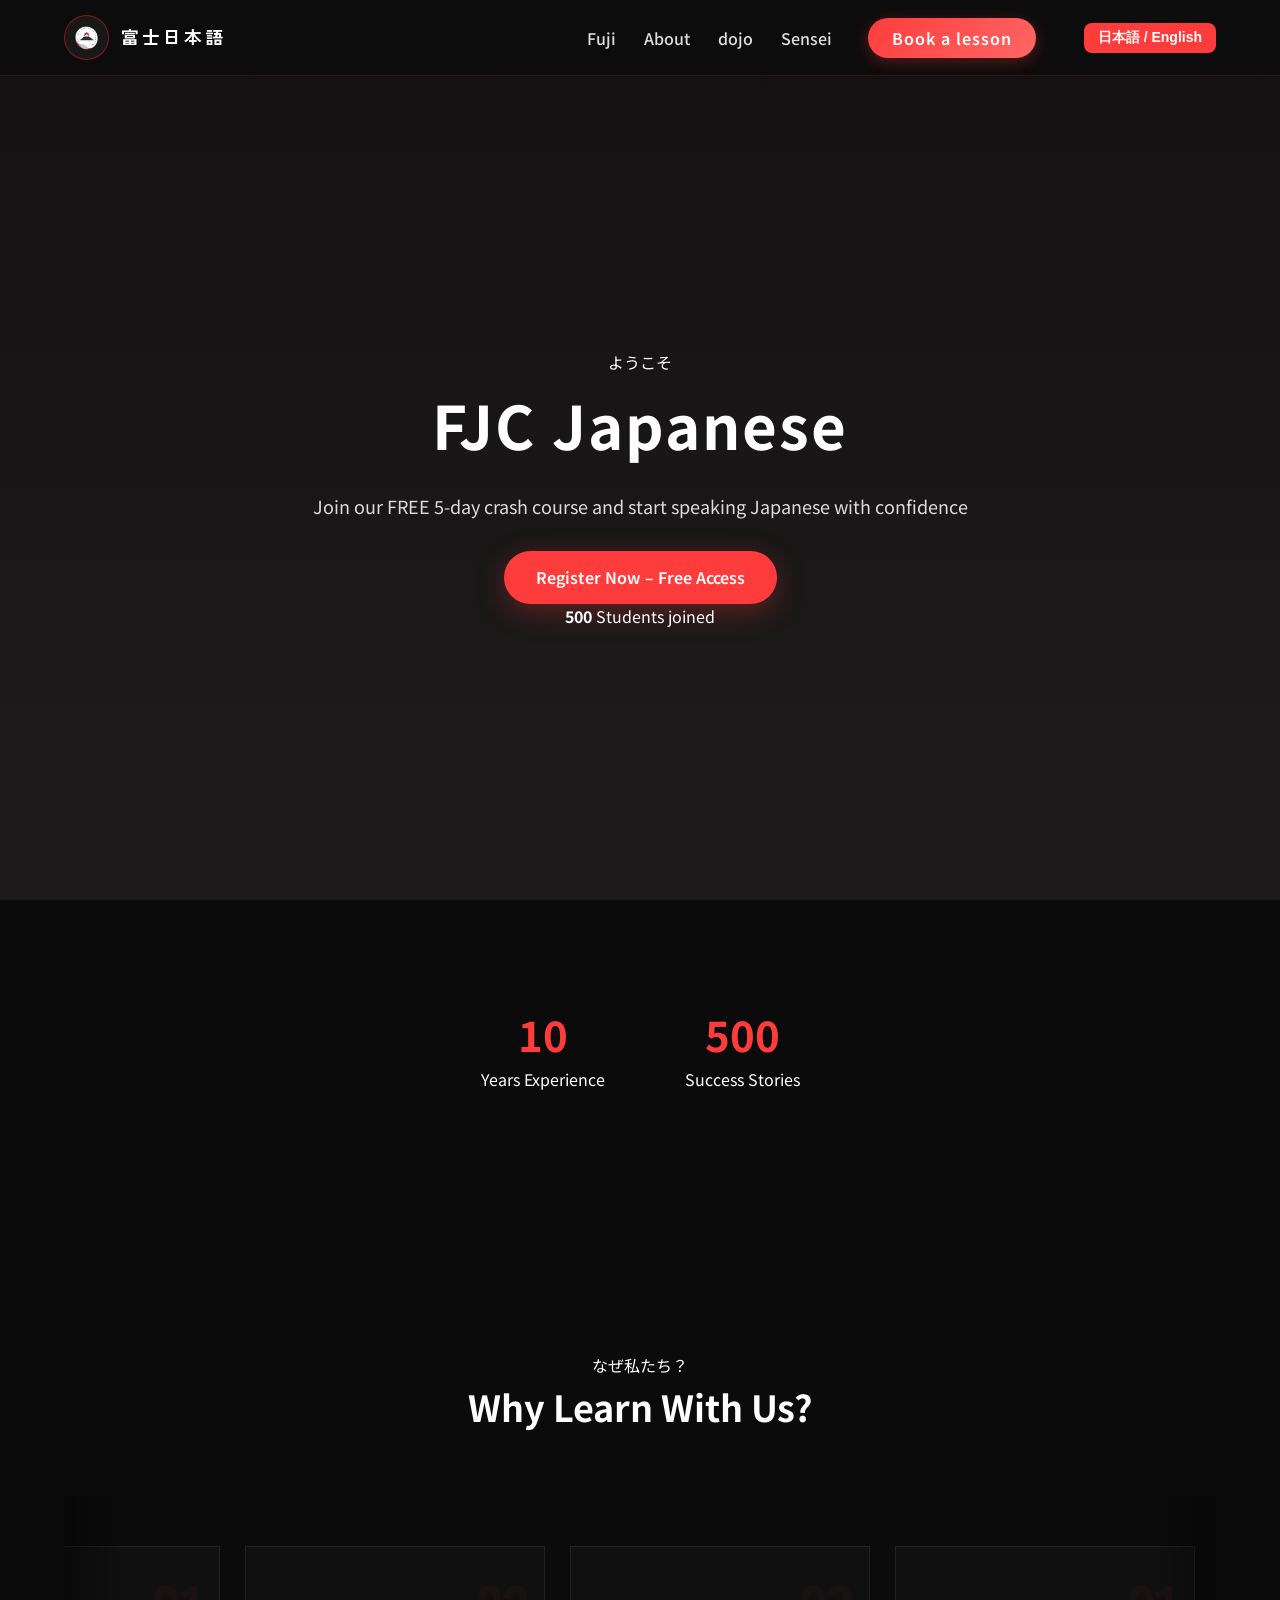
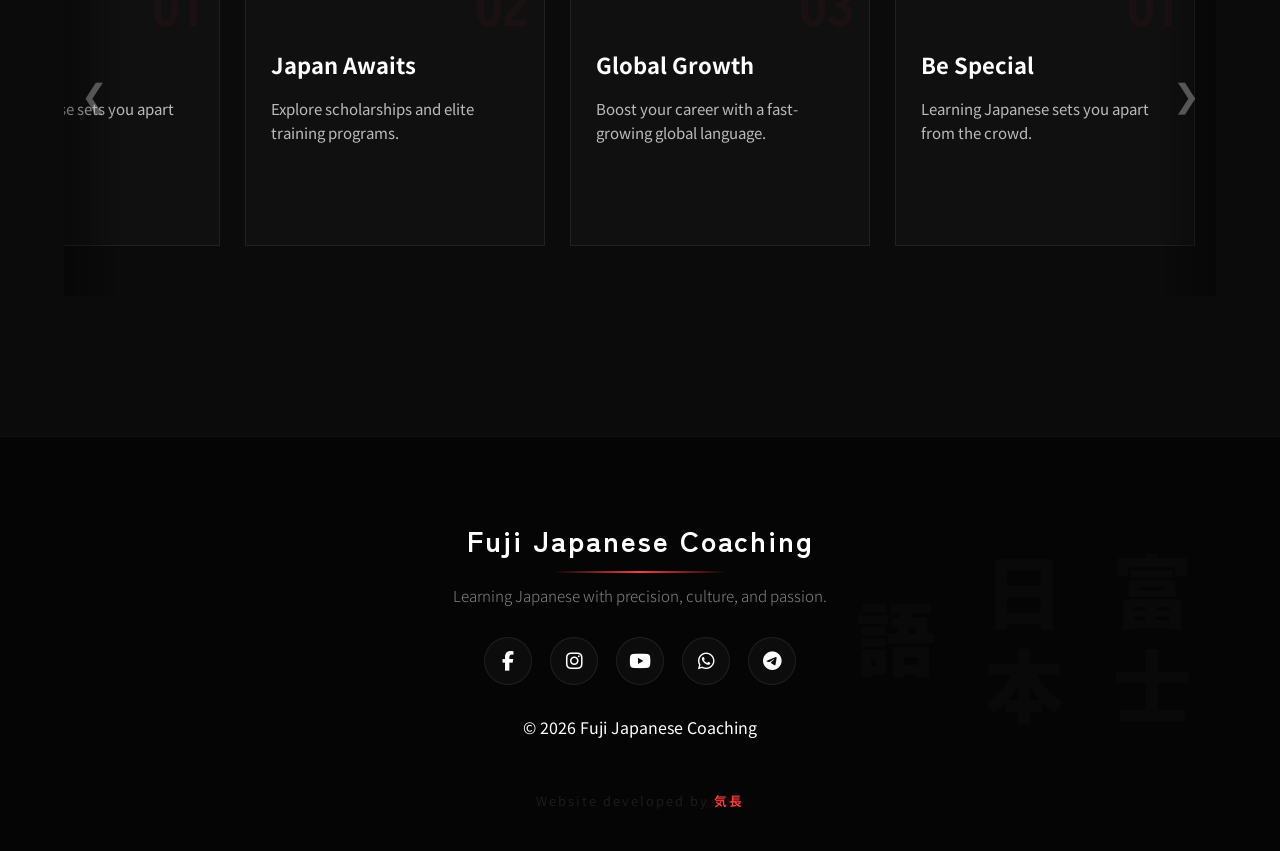
==== index.html @ 06d91258 "Update index.html" ====
<!DOCTYPE html>
<html lang="en">
<head>
<meta charset="UTF-8">
<meta name="viewport" content="width=device-width, initial-scale=1.0">
<link rel="stylesheet" href="css/index.css">
<link rel="shortcut icon" href="images/favicon.png" type="image/x-icon">
<link rel="stylesheet" href="https://cdnjs.cloudflare.com/ajax/libs/font-awesome/6.5.1/css/all.min.css">
<!-- Japanese Fonts -->
<link href="https://fonts.googleapis.com/css2?family=Noto+Sans+JP:wght@300;400;600;700&family=Zen+Kaku+Gothic+New:wght@400;700&display=swap" rel="stylesheet">
<title>Fuji For Japanese Coaching</title>
</head>

<body>
<header>
    <div class="container navbar">
        <div class="logo">
            <img src="images/logo.png">
            <strong>富士日本語</strong> </div>
        <div class="menu-btn">☰</div>
        <nav class="nav-links">
            <a href="index.html">Fuji</a>
            <a href="about.html">About</a>
            <a href="dojo.html">dojo</a>
            <a href="sensei.html">Sensei</a>
            <a href="https://docs.google.com/forms/..." class="book-btn">Book a lesson</a>
        </nav>
    </div>
</header>

<section class="hero">    
    <div class="hero-content">
        <span class="jp-sub">ようこそ</span> <h1>FJC <span class="highlight">Japanese</span></h1>
        <p class="hero-subtext" id="rotating-text">Join our FREE 5-day crash course and start speaking Japanese with confidence.</p>
        
        <div class="hero-actions">
            <a href="#register" class="btn">Register Now – Free Access</a>
            <div class="hero-stat-mini">
                <strong class="counter" data-target="500">0</strong>
                <span>Students joined</span>
            </div>
        </div>
    </div>
</section>

<section class="section stats-bar">
    <div class="container">
        <div class="sensei-stats">
            <div class="stat">
                <h3 class="counter" data-target="10">0</h3>
                <p>Years Experience</p>
            </div>
            <div class="stat">
                <h3 class="counter" data-target="500">0</h3>
                <p>Success Stories</p>
            </div>
        </div>
    </div>
</section>

<section class="carousel-section section">
    <div class="container">
        <div class="section-title">
            <span class="jp-sub">なぜ私たち？</span> <h2>Why Learn With Us?</h2>
        </div>

        <div class="carousel-wrapper">
            <button class="carousel-btn left">&#10094;</button>
            <div class="carousel-track">
                <div class="card">
                    <div class="card-num">01</div>
                    <h3>Be Special</h3>
                    <p>Learning Japanese sets you apart from the crowd.</p>
                </div>
                <div class="card">
                    <div class="card-num">02</div>
                    <h3>Japan Awaits</h3>
                    <p>Explore scholarships and elite training programs.</p>
                </div>
                <div class="card">
                    <div class="card-num">03</div>
                    <h3>Global Growth</h3>
                    <p>Boost your career with a fast-growing global language.</p>
                </div>
            </div>
            <button class="carousel-btn right">&#10095;</button>
        </div>
    </div>
</section>
<!-- =============================================== -->
 <!-- =================== FOOTER======================= -->
<footer class="footer">

<div class="container footer-container">

<div class="footer-brand">
<h3>Fuji Japanese Coaching</h3>
<p>Learning Japanese with precision, culture, and passion.</p>
</div>

<div class="footer-social">

<a href="#" class="social-icon">
<i class="fab fa-facebook-f"></i>
</a>

<a href="#" class="social-icon">
<i class="fab fa-instagram"></i>
</a>

<a href="#" class="social-icon">
<i class="fab fa-youtube"></i>
</a>

<a href="https://wa.me/213XXXXXXXXX" class="social-icon" target="_blank">
<i class="fab fa-whatsapp"></i>
</a>

<a href="https://t.me/YOURUSERNAME" class="social-icon" target="_blank">
<i class="fab fa-telegram"></i>
</a>

</div>

<p>© 2026 Fuji Japanese Coaching</p>
<p class="dev">Website developed by <span>気長</span></p>

</div>

</footer>
<script src="js/script.js"  defer></script>
<script src="js/translate.js" defer></script>
</body>

</html>
---- css/index.css ----
* {
    margin: 0;
    padding: 0;
    box-sizing: border-box;
}

body {
    font-family: 'Noto Sans JP', 'Zen Kaku Gothic New', sans-serif;
    background: #0b0b0c; /* Deep obsidian */
    color: white;
    line-height: 1.6;
    overflow-x: hidden;
}

/* ================= NAVBAR ================= */

header {
    position: fixed;
    top: 0;
    width: 100%;
    z-index: 1000;
    backdrop-filter: blur(15px); /* Increased blur for premium feel */
    background: rgba(10, 10, 10, 0.6); 
    border-bottom: 1px solid rgba(255, 60, 60, 0.15); /* Subtle Fuji Red border */
}

.container {
    width: 90%;
    max-width: 1200px;
    margin: auto;
}

.navbar {
    display: flex;
    align-items: center;
    justify-content: space-between;
    padding: 15px 0; /* Slightly tighter for a sleeker profile */
}

/* --- Precision Logo Style --- */
.logo {
    display: flex;
    align-items: center;
    gap: 12px;
    font-weight: 800;
    letter-spacing: 3px; /* Wider tracking for Japanese branding */
    font-size: 1.1rem;
    color: #fff;
    text-transform: uppercase;
    transition: all 0.3s ease;
}

.logo img {
      border-radius: 50%;
    width: 45px;
    height: 45px;
    border: 1px solid rgba(228, 29, 29, 0.521);
    padding: 2px;
    background: rgba(255, 255, 255, 0.05);
    transition: all 0.4s cubic-bezier(0.175, 0.885, 0.32, 1.275);
}

/* The "Seal" Hover Effect */
.logo:hover img {
    transform: rotate(90deg); /* Modern mechanical rotation */
    border-color: #ff3c3c;
    box-shadow: 0 0 15px rgba(255, 60, 60, 0.4);
    background: rgba(255, 60, 60, 0.1);
}

.logo strong {
    font-family: 'Zen Kaku Gothic New', sans-serif;
}
/* ==================================================================== */
/* ------------------- */
/* Nav container fix */
.nav-links {
  display: flex;
  gap: 28px;
  align-items: center; /* vertically center all links including the button */
}

/* Regular nav links */
.nav-links a {
  text-decoration: none;
  color: #ddd;
  font-weight: 500;
  position: relative;
  transition: 0.3s;
  line-height: 1.5; /* ensures vertical alignment with button */
}

/* Hover underline effect */
.nav-links a::after {
  content: "";
  position: absolute;
  bottom: -6px;
  left: 0;
  width: 0%;
  height: 2px;
  background: #ff3c3c;
  transition: 0.35s;
}

.nav-links a:hover {
  color: white;
}

.nav-links a:hover::after {
  width: 100%;
}

/* ========================= */
/* Book a Lesson button */
.nav-links .book-btn {
  background: linear-gradient(135deg, #ff3c3c, #ff6666);
  color: #fff;
  padding: 8px 24px;      /* slightly smaller to match link height */
  border-radius: 25px;
  font-weight: 600;
  font-size: 16px;
  letter-spacing: 1px;
  transition: all 0.35s ease;
  position: relative;
  overflow: hidden;
  box-shadow: 0 4px 15px rgba(255,60,60,0.3);
  white-space: nowrap;
  display: inline-block;
  line-height: 1.5;       /* match nav links */
}

/* Hover effects */
.nav-links .book-btn:hover {
  transform: translateY(-3px) scale(1.05);
  box-shadow: 0 10px 25px rgba(255,60,60,0.5);
  color: #fff;
}

/* Subtle shine animation */
.nav-links .book-btn::after {
  content: '';
  position: absolute;
  top: -50%;
  left: -50%;
  width: 200%;
  height: 200%;
  background: rgba(255,255,255,0.3);
  transform: rotate(25deg) translateX(-100%);
  transition: transform 0.7s ease;
  pointer-events: none;
  border-radius: 50%;
}

.nav-links .book-btn:hover::after {
  transform: rotate(25deg) translateX(100%);
}

/* Optional spacing from other links */
.nav-links .book-btn {
  margin-left: 8px;
}
/* ========================================== */
/* ================= HERO ================= */

.hero{
height:100vh;
display:flex;
align-items:center;
justify-content:center;
text-align:center;
padding-top:80px;

 background:
    linear-gradient(rgba(24, 21, 21, 0.55), rgba(36, 33, 33, 0.75)),
    url("")
      center/cover no-repeat;
}

.hero-content h1{
font-size:60px;
font-weight:700;
margin-bottom:15px;
letter-spacing:2px;
}

.hero-content p{
font-size:18px;
opacity:0.85;
margin-bottom:30px;
}

.btn{
display:inline-block;
padding:14px 32px;
background:#ff3c3c;
border-radius:30px;
color:white;
text-decoration:none;
font-weight:600;
transition:0.35s;
box-shadow:0 8px 30px rgba(255,60,60,0.3);
}

.btn:hover{
transform:translateY(-4px);
background:#ff5555;
box-shadow:0 10px 40px rgba(255,60,60,0.5);
}

.hero-subtext{
margin-top:20px;
opacity:0.7;
}

/* ================= SECTION ================= */

.section{
padding:100px 0;
}

.section-title{
text-align:center;
margin-bottom:60px;
}

.section-title h2{
font-size:36px;
margin-bottom:10px;
}

.section-title p{
opacity:0.7;
}

/* ================= STATS ================= */

.sensei-stats{
display:flex;
justify-content:center;
gap:80px;
margin-bottom:60px;
}

.stat{
text-align:center;
}

.stat h3{
font-size:42px;
color:#ff3c3c;
}

/* ================= GRID ================= */

.grid{
display:grid;
grid-template-columns:repeat(auto-fit,minmax(260px,1fr));
gap:30px;
}

.card{
background:rgba(255,255,255,0.03);
border:1px solid rgba(255,255,255,0.05);
padding:30px;
border-radius:18px;
transition:0.35s;
position:relative;
overflow:hidden;
}

.card::before{
content:"";
position:absolute;
inset:0;
background:linear-gradient(120deg,transparent,rgba(255,255,255,0.08),transparent);
opacity:0;
transition:0.4s;
}

.card:hover::before{
opacity:1;
}

.card:hover{
transform:translateY(-8px);
border-color:rgba(255,60,60,0.3);
}

.card h3{
margin-bottom:12px;
font-size:20px;
}
/* --- Carousel Wrapper --- */
.carousel-wrapper {
  position: relative;
  overflow: hidden;
  margin: 40px 0;
  padding: 20px 0;
}

/* Track containing cards */
.carousel-track {
  display: flex;
  gap: 25px; /* Slightly wider gap for modern feel */
  overflow-x: auto;
  scroll-behavior: smooth;
  padding: 30px 10px;
  align-items: stretch; /* Makes all cards same height */
}

/* Hide scrollbar for a clean look */
.carousel-track::-webkit-scrollbar {
  display: none;
}

/* --- The Modern "Square" Card --- */
.carousel-track .card {
  width: 300px;
  min-height: 300px;
  flex: 0 0 auto;
  background: rgba(255, 255, 255, 0.02); /* Very subtle glass */
  border: 1px solid rgba(255, 255, 255, 0.07);
  border-radius: 0; /* REMOVED rounded corners for that sharp Japanese aesthetic */
  padding: 40px 25px;
  display: flex;
  flex-direction: column;
  justify-content: center;
  align-items: flex-start; /* Left-aligned text looks more editorial */
  text-align: left;
  transition: all 0.4s cubic-bezier(0.25, 1, 0.5, 1);
  position: relative;
  overflow: hidden;
}

/* Red Accent Line on hover */
.carousel-track .card::after {
  content: "";
  position: absolute;
  bottom: 0;
  left: 0;
  width: 0%;
  height: 3px;
  background: #ff3c3c;
  transition: 0.4s;
}

.carousel-track .card:hover {
  transform: translateY(-10px);
  background: rgba(255, 255, 255, 0.05);
  border-color: rgba(255, 60, 60, 0.4);
  box-shadow: 0 20px 40px rgba(0, 0, 0, 0.4);
}

.carousel-track .card:hover::after {
  width: 100%;
}

/* Ghost Numbering Support */
.card-num {
  position: absolute;
  top: 10px;
  right: 15px;
  font-size: 3.5rem;
  font-weight: 900;
  font-family: 'Zen Kaku Gothic New', sans-serif;
  color: #ff3c3c;
  opacity: 0.04; /* Very faint ghost effect */
  transition: 0.4s;
}

.carousel-track .card:hover .card-num {
  opacity: 0.12;
  transform: scale(1.1);
}

/* Card Typography */
.carousel-track .card h3 {
  font-size: 22px;
  color: #fff;
  margin-bottom: 15px;
  z-index: 1;
}

.carousel-track .card p {
  font-size: 15px;
  color: #bbb;
  line-height: 1.6;
  z-index: 1;
}

/* --- Sleeker Navigation Buttons --- */
.carousel-btn {
  position: absolute;
  top: 50%;
  transform: translateY(-50%);
  width: 60px;
  height: 100%; /* Full height but invisible background */
  display: flex;
  align-items: center;
  justify-content: center;
  font-size: 32px;
  color: rgba(255, 255, 255, 0.3);
  cursor: pointer;
  z-index: 20;
  transition: 0.3s;
  background: transparent;
  border: none;
}

.carousel-btn:hover {
  color: #ff3c3c;
  background: linear-gradient(to left, rgba(0,0,0,0.8), transparent) !important;
}

.carousel-btn.left { left: 0; background: linear-gradient(to right, rgba(0,0,0,0.4), transparent); }
.carousel-btn.right { right: 0; background: linear-gradient(to left, rgba(0,0,0,0.4), transparent); }

/* --- Responsive Tuning --- */
@media (max-width: 768px) {
  .carousel-track .card { 
    width: 260px; 
    min-height: 260px; 
    padding: 30px 20px;
  }
  .carousel-btn { width: 40px; font-size: 24px; }
  .card-num { font-size: 2.5rem; }
}
/* ================= FOOTER ================= */

.footer {
    background: #050505;
    padding: 80px 0 40px;
    border-top: 1px solid rgba(255, 255, 255, 0.05);
    text-align: center;
    position: relative;
    overflow: hidden;
}

/* Vertical Decorative Watermark */
.footer::after {
    content: "富士日本語"; /* Fuji Japanese */
    position: absolute;
    top: 50%;
    right: 5%;
    transform: translateY(-50%);
    writing-mode: vertical-rl;
    font-size: 5rem;
    font-weight: 900;
    color: rgba(255, 255, 255, 0.02);
    letter-spacing: 15px;
    pointer-events: none;
}

.footer-container {
    display: flex;
    flex-direction: column;
    align-items: center;
    gap: 30px;
    position: relative;
    z-index: 2;
}

/* Elegant Brand Style (Removed Sharp Box) */
.footer-brand h3 {
    font-family: 'Zen Kaku Gothic New', sans-serif;
    font-size: 1.8rem;
    letter-spacing: 2px;
    color: white;
    position: relative;
    display: inline-block;
    padding-bottom: 10px;
}
.dev { margin-top: 20px; font-size: 0.8rem; opacity: 1; letter-spacing: 1px; color: #eee; }
/* The "Zen Line" Decoration */
.footer-brand h3::after {
    content: "";
    position: absolute;
    bottom: 0;
    left: 25%;
    width: 50%;
    height: 2px;
    background: linear-gradient(to right, transparent, #ff3c3c, transparent);
}

.footer-brand p {
    margin-top: 10px;
    font-size: 0.95rem;
    color: rgba(255, 255, 255, 0.5);
    font-weight: 300;
}

/* --- Social Icons (Keeping the Cool Hover) --- */
.footer-social {
    display: flex;
    gap: 18px;
}

.social-icon {
    width: 48px;
    height: 48px;
    display: flex;
    align-items: center;
    justify-content: center;
    border-radius: 50%; /* Back to soft circles */
    background: rgba(255, 255, 255, 0.03);
    color: white;
    font-size: 1.2rem;
    transition: all 0.4s cubic-bezier(0.175, 0.885, 0.32, 1.275);
    text-decoration: none;
    border: 1px solid rgba(255, 255, 255, 0.08);
}

/* Fancy Hover with Glows */
.social-icon:hover {
    transform: translateY(-8px) scale(1.1);
    color: white;
    border-color: transparent;
}

/* Specific Brand Colors on Hover */
.social-icon:nth-child(1):hover { background: #1877F2; box-shadow: 0 0 20px rgba(24, 119, 242, 0.4); }
.social-icon:nth-child(2):hover { background: linear-gradient(45deg, #f09433, #e6683c, #dc2743, #cc2366, #bc1888); }
.social-icon:nth-child(3):hover { background: #FF0000; box-shadow: 0 0 20px rgba(255, 0, 0, 0.4); }
.social-icon:nth-child(4):hover { background: #25D366; box-shadow: 0 0 20px rgba(37, 211, 102, 0.4); }
.social-icon:nth-child(5):hover { background: #229ED9; box-shadow: 0 0 20px rgba(34, 158, 217, 0.4); }

.dev { margin-top: 20px; font-size: 0.8rem; opacity: 1; letter-spacing: 2px; color: #9c9a9a27; }

.dev span {
    color: #ff3c3c;
    font-weight: 600;
}

/* ======================================== */

/* ======================================================= */
/* --- Desktop: Hide menu btn --- */
.menu-btn {
    display: none;
    cursor: pointer;
    font-size: 28px;
    z-index: 1001; /* Stay above the menu */
}

/* --- Mobile View --- */
@media (max-width: 768px) {
    .menu-btn {
        display: block; /* Show the button on phones */
    }

    .nav-links {
        position: fixed;
        top: 0;
        right: -100%; /* Hide it off-screen to the right */
        height: 100vh;
        width: 250px;
        background: rgba(10, 10, 10, 0.98); /* Dark Japanese aesthetic */
        flex-direction: column;
        justify-content: center;
        gap: 30px;
        transition: 0.4s cubic-bezier(0.77, 0, 0.175, 1);
        box-shadow: -10px 0 30px rgba(0,0,0,0.5);
    }

    /* This is what the JavaScript triggers */
    .nav-links.active {
        right: 0; /* Slide into view */
    }

    .nav-links .book-btn {
        margin-left: 0; /* Reset desktop margin */
    }
}
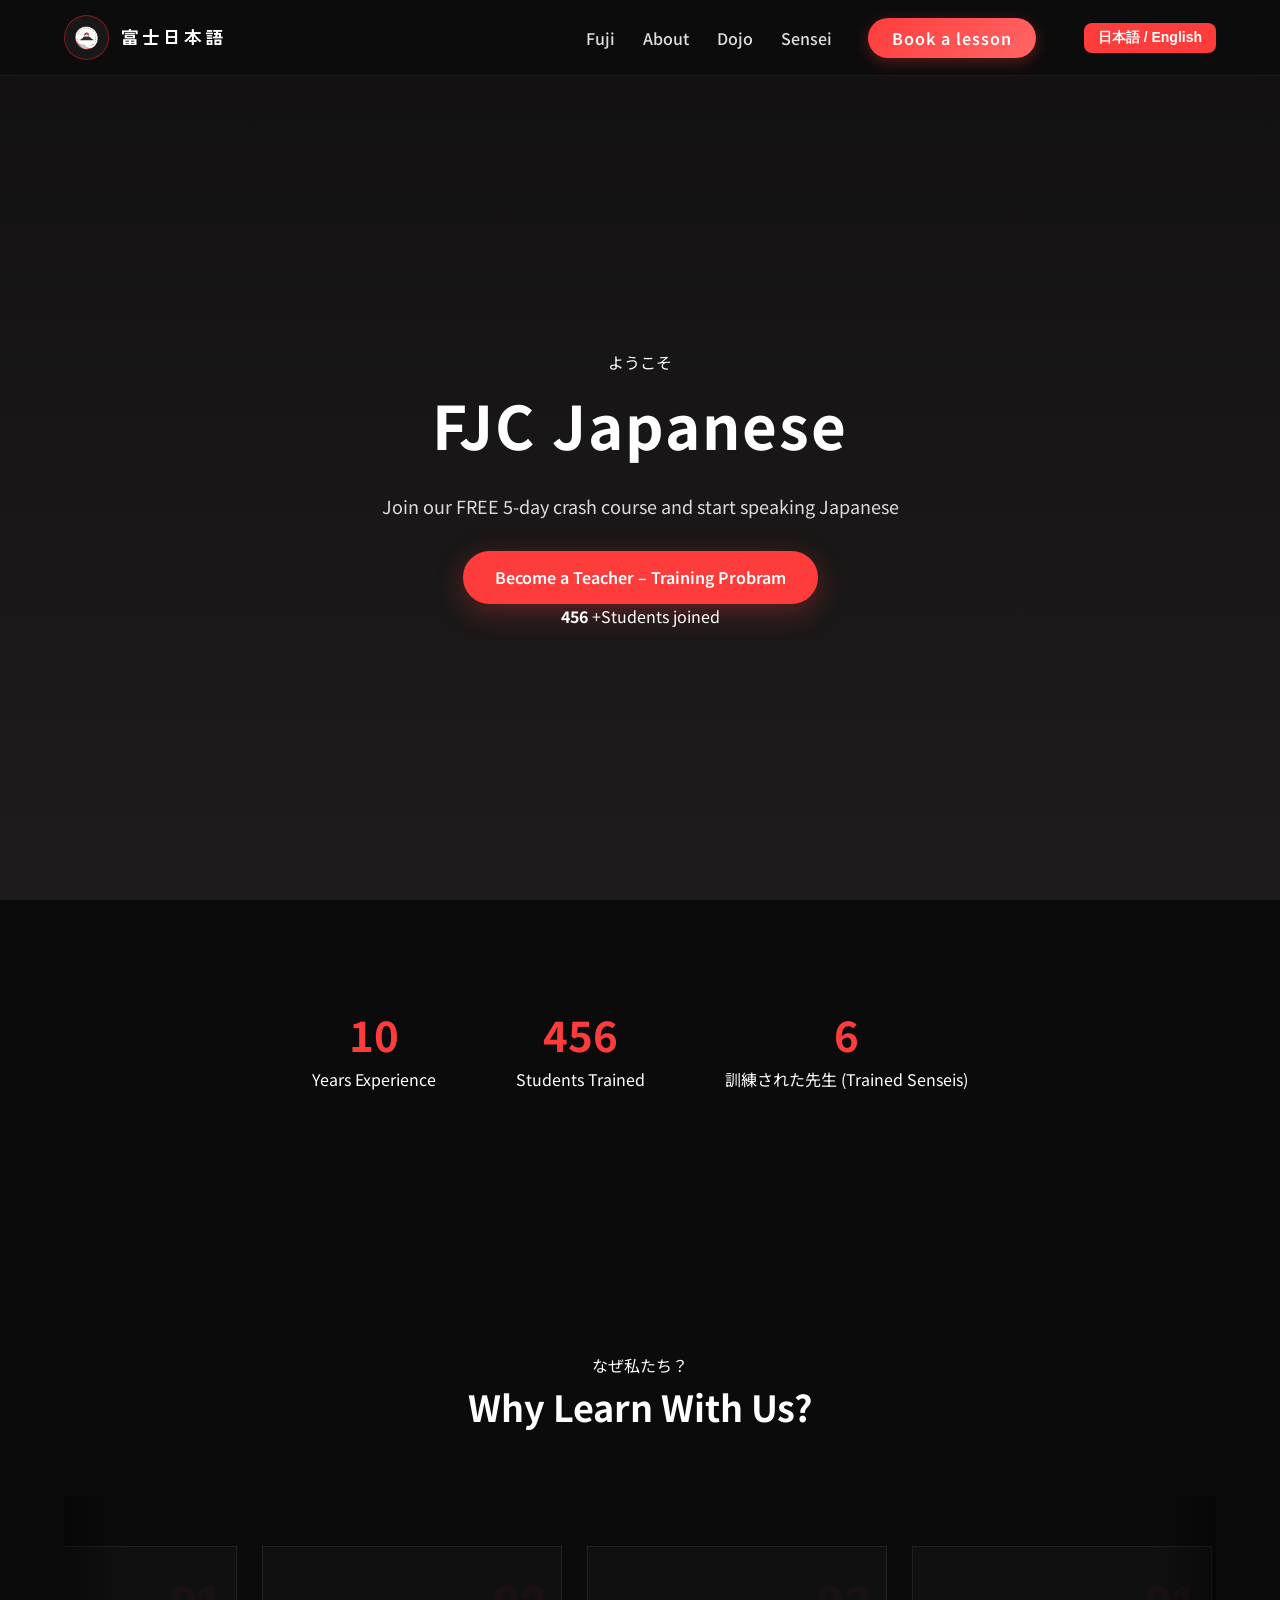
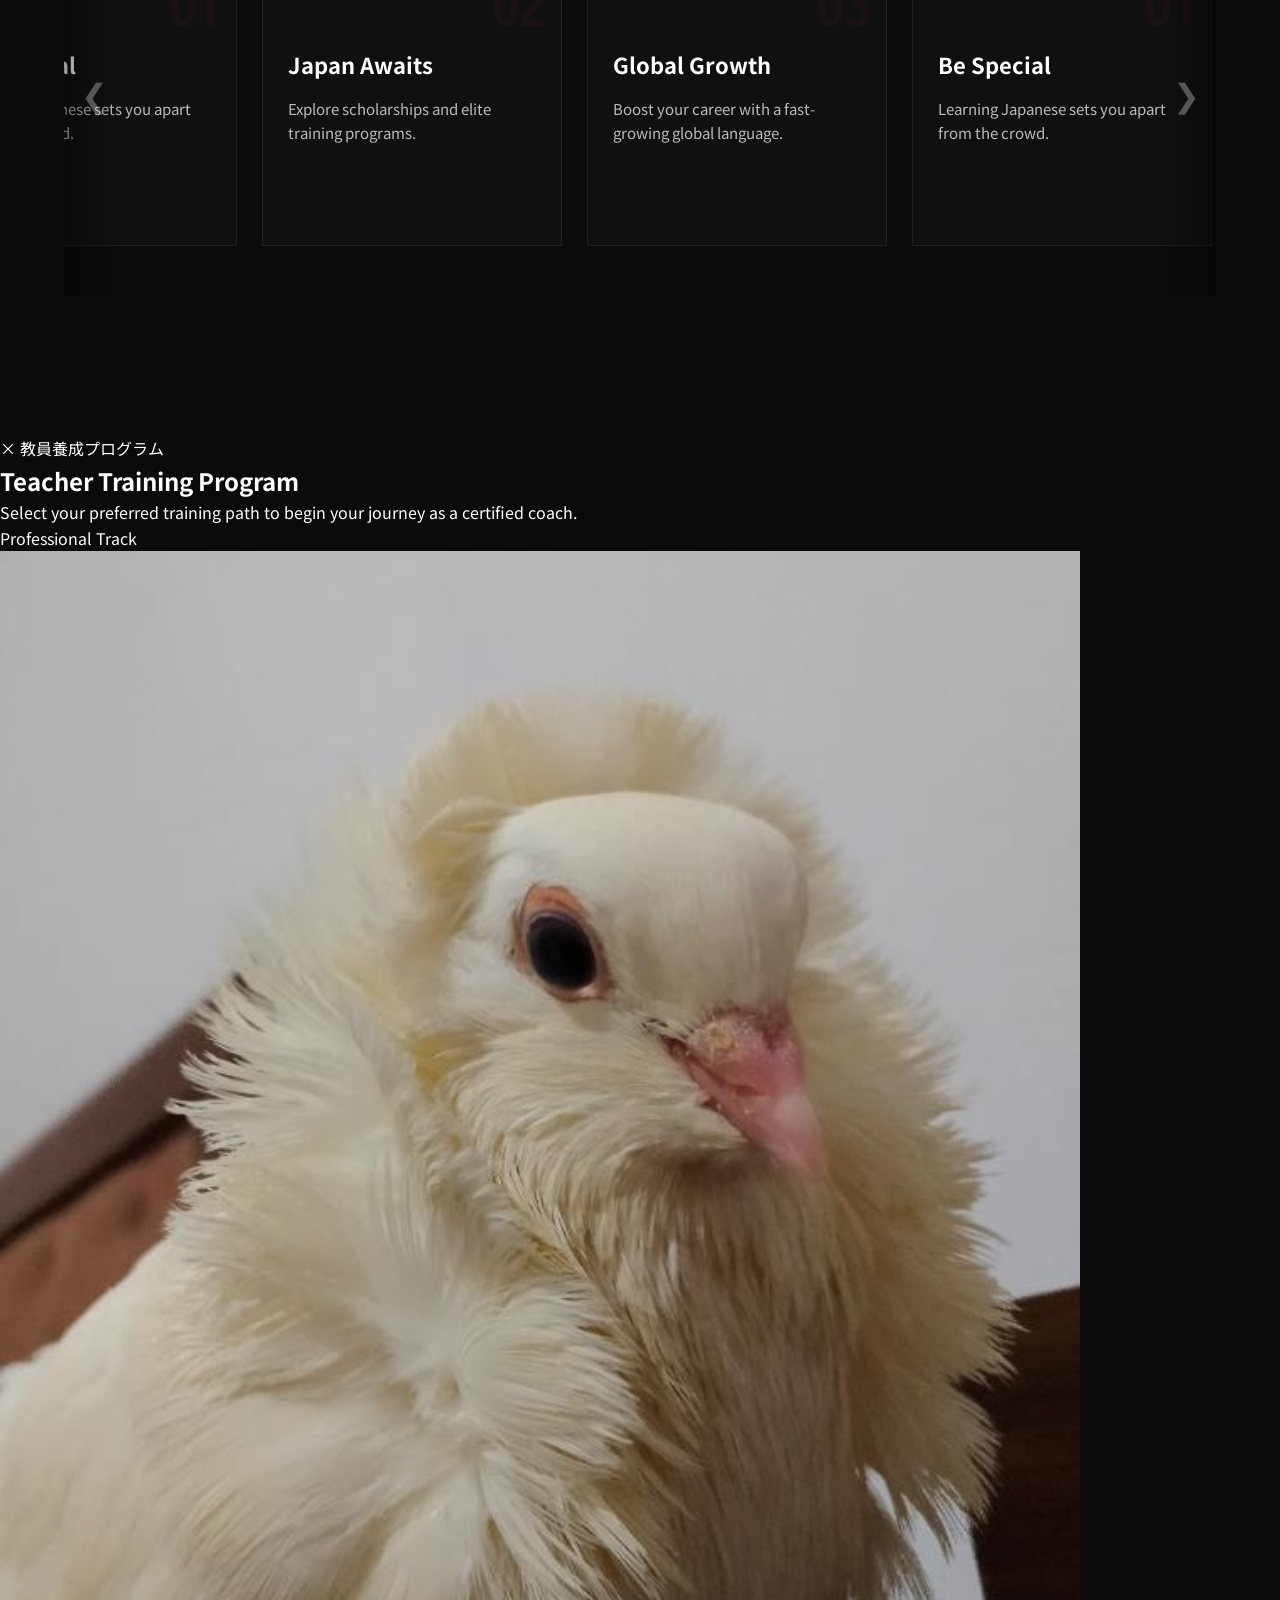
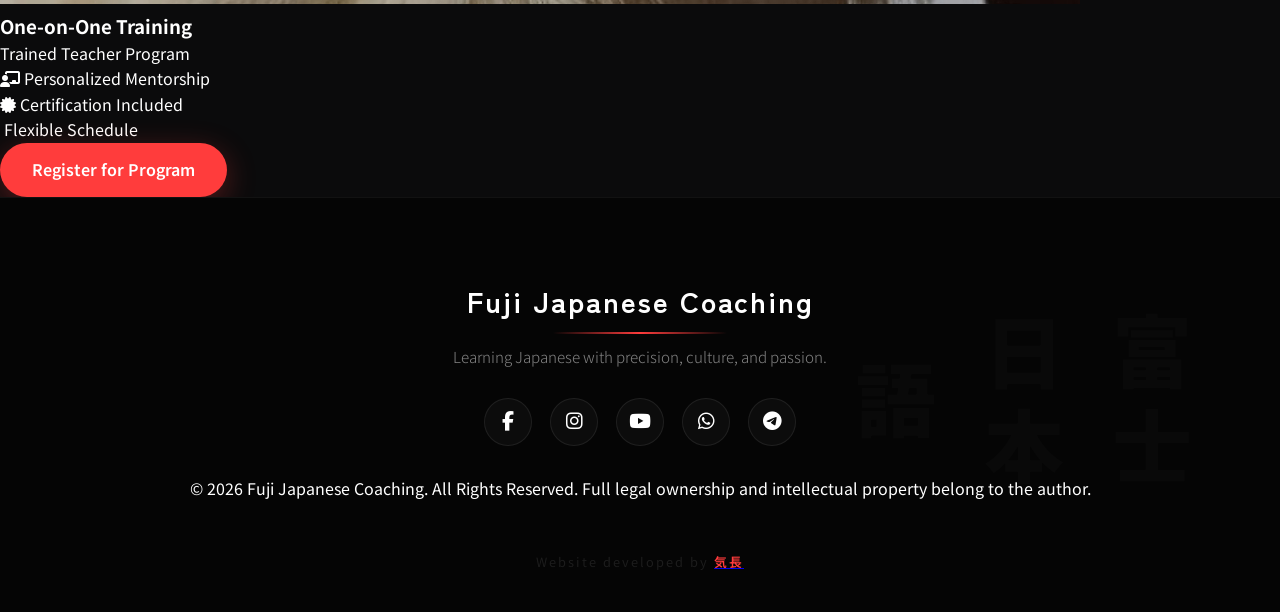
==== commit 8040f068: "Update index.html" ====
--- a/index.html
+++ b/index.html
@@ -21,9 +21,9 @@
         <nav class="nav-links">
             <a href="index.html">Fuji</a>
             <a href="about.html">About</a>
-            <a href="dojo.html">dojo</a>
+            <a href="Dojo.html">Dojo</a>
             <a href="sensei.html">Sensei</a>
-            <a href="https://docs.google.com/forms/..." class="book-btn">Book a lesson</a>
+            <a href="https://docs.google.com/forms/d/e/1FAIpQLSfliyLvwOg9tHByiZltqmypr33xbGVwbjqziv8R7DSxpZICjg/viewform?usp=sf_link" class="book-btn">Book a lesson</a>
         </nav>
     </div>
 </header>
@@ -34,10 +34,10 @@
         <p class="hero-subtext" id="rotating-text">Join our FREE 5-day crash course and start speaking Japanese with confidence.</p>
         
         <div class="hero-actions">
-            <a href="#register" class="btn">Register Now – Free Access</a>
+            <a href="javascript:void(0)" class="btn" id="register-btn"> Become a Teacher – Training Probram</a>
             <div class="hero-stat-mini">
                 <strong class="counter" data-target="500">0</strong>
-                <span>Students joined</span>
+                <span>+Students joined</span>
             </div>
         </div>
     </div>
@@ -52,8 +52,12 @@
             </div>
             <div class="stat">
                 <h3 class="counter" data-target="500">0</h3>
-                <p>Success Stories</p>
+                <p>Students Trained</p>
             </div>
+           <div class="stat">
+                 <h3 class="counter" data-target="6">0</h3>
+                 <p>訓練された先生 (Trained Senseis)</p> 
+           </div>
         </div>
     </div>
 </section>
@@ -87,6 +91,34 @@
         </div>
     </div>
 </section>
+<!-- ==========================register===================== -->
+<div id="teacherModal" class="modal-overlay">
+    <div class="modal-content training-theme">
+        <span class="close-modal">&times;</span>
+        <span class="jp-sub">教員養成プログラム</span>
+        <h2>Teacher Training Program</h2>
+        <p class="modal-intro">Select your preferred training path to begin your journey as a certified coach.</p>
+        
+        <div class="teacher-grid single-option">
+            <div class="teacher-card training-card">
+                <div class="training-badge">Professional Track</div>
+                <div class="teacher-img">
+                    <img src="images/yasmine.jpg" alt="Yasmine Sensei">
+                </div>
+                <div class="teacher-info">
+                    <h3>One-on-One Training</h3>
+                    <span class="label-trained">Trained Teacher Program</span>
+                    <div class="program-details">
+                        <p><i class="fas fa-chalkboard-teacher"></i> Personalized Mentorship</p>
+                        <p><i class="fas fa-certificate"></i> Certification Included</p>
+                        <p><i class="fas fa- hourglass-half"></i> Flexible Schedule</p>
+                    </div>
+                    <a href="https://docs.google.com/forms/d/e/1FAIpQLSfliyLvwOg9tHByiZltqmypr33xbGVwbjqziv8R7DSxpZICjg/viewform?usp=sf_link" class="btn training-btn" target="_blank">Register for Program</a>
+                </div>
+            </div>
+        </div>
+    </div>
+</div>
 <!-- =============================================== -->
  <!-- =================== FOOTER======================= -->
 <footer class="footer">
@@ -100,30 +132,35 @@
 
 <div class="footer-social">
 
-<a href="#" class="social-icon">
+<a href="https://www.facebook.com/share/18FfwqDDXB/" class="social-icon" target="_blank">
 <i class="fab fa-facebook-f"></i>
 </a>
 
-<a href="#" class="social-icon">
+<a href="https://www.instagram.com/fuji.forjapanesecoaching?igsh=aGVtMzJmOGIxbjli" class="social-icon" target="_blank" >
 <i class="fab fa-instagram"></i>
 </a>
 
-<a href="#" class="social-icon">
+<a href="https://t.me/%2Bd2MMLCcc-bA4NTU0?utm_source=ig&utm_medium=social&utm_content=link_in_bio&fbclid=PAZXh0bgNhZW0CMTEAc3J0YwZhcHBfaWQPNTY3MDY3MzQzMzUyNDI3AAGn0mXFn7Lt8Mhagv6nnR4ngmQQeOTekeOFQygSRZqmJdQWEm0ef4AXg7FGAq4_aem_ubkTF_bpvjOEiiTdHKcyLg" class="social-icon">
 <i class="fab fa-youtube"></i>
 </a>
 
-<a href="https://wa.me/213XXXXXXXXX" class="social-icon" target="_blank">
+<a href="https://wa.me/2130797305798" class="social-icon" target="_blank">
 <i class="fab fa-whatsapp"></i>
 </a>
 
-<a href="https://t.me/YOURUSERNAME" class="social-icon" target="_blank">
+<a href="https://t.me/%2Bd2MMLCcc-bA4NTU0?utm_source=ig&utm_medium=social&utm_content=link_in_bio&fbclid=PAZXh0bgNhZW0CMTEAc3J0YwZhcHBfaWQPNTY3MDY3MzQzMzUyNDI3AAGn0mXFn7Lt8Mhagv6nnR4ngmQQeOTekeOFQygSRZqmJdQWEm0ef4AXg7FGAq4_aem_ubkTF_bpvjOEiiTdHKcyLg" class="social-icon" target="_blank">
 <i class="fab fa-telegram"></i>
 </a>
 
 </div>
 
-<p>© 2026 Fuji Japanese Coaching</p>
-<p class="dev">Website developed by <span>気長</span></p>
+<p>© 2026 Fuji Japanese Coaching. All Rights Reserved. Full legal ownership and intellectual property belong to the author.</p>
+<p class="dev">
+    Website developed by 
+    <a href="https://www.instagram.com/b.essadiq?igsh=aGVuYjFxcDhzNTFn" target="_blank" class="dev-link">
+        <span>気長</span>
+    </a>
+</p>
 
 </div>
 
@@ -131,6 +168,4 @@
 <script src="js/script.js"  defer></script>
 <script src="js/translate.js" defer></script>
 </body>
-
 </html>
-
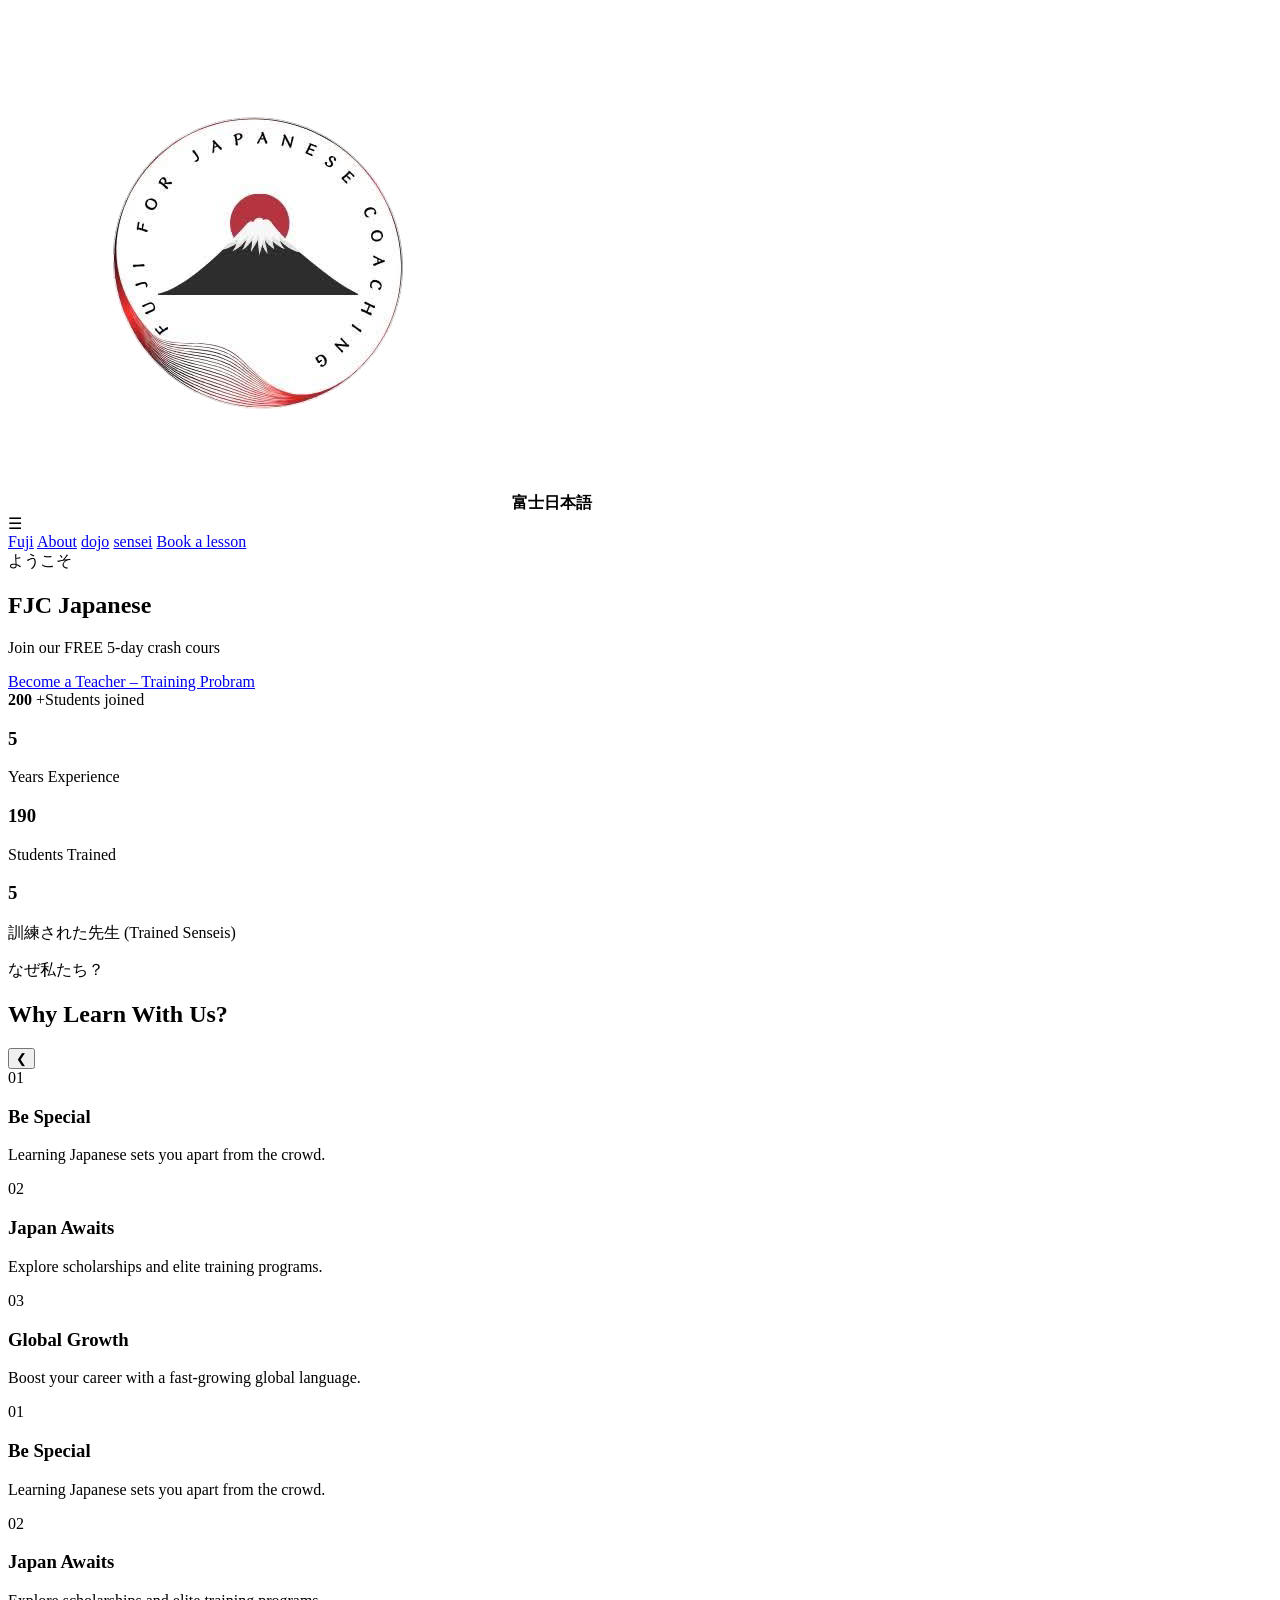
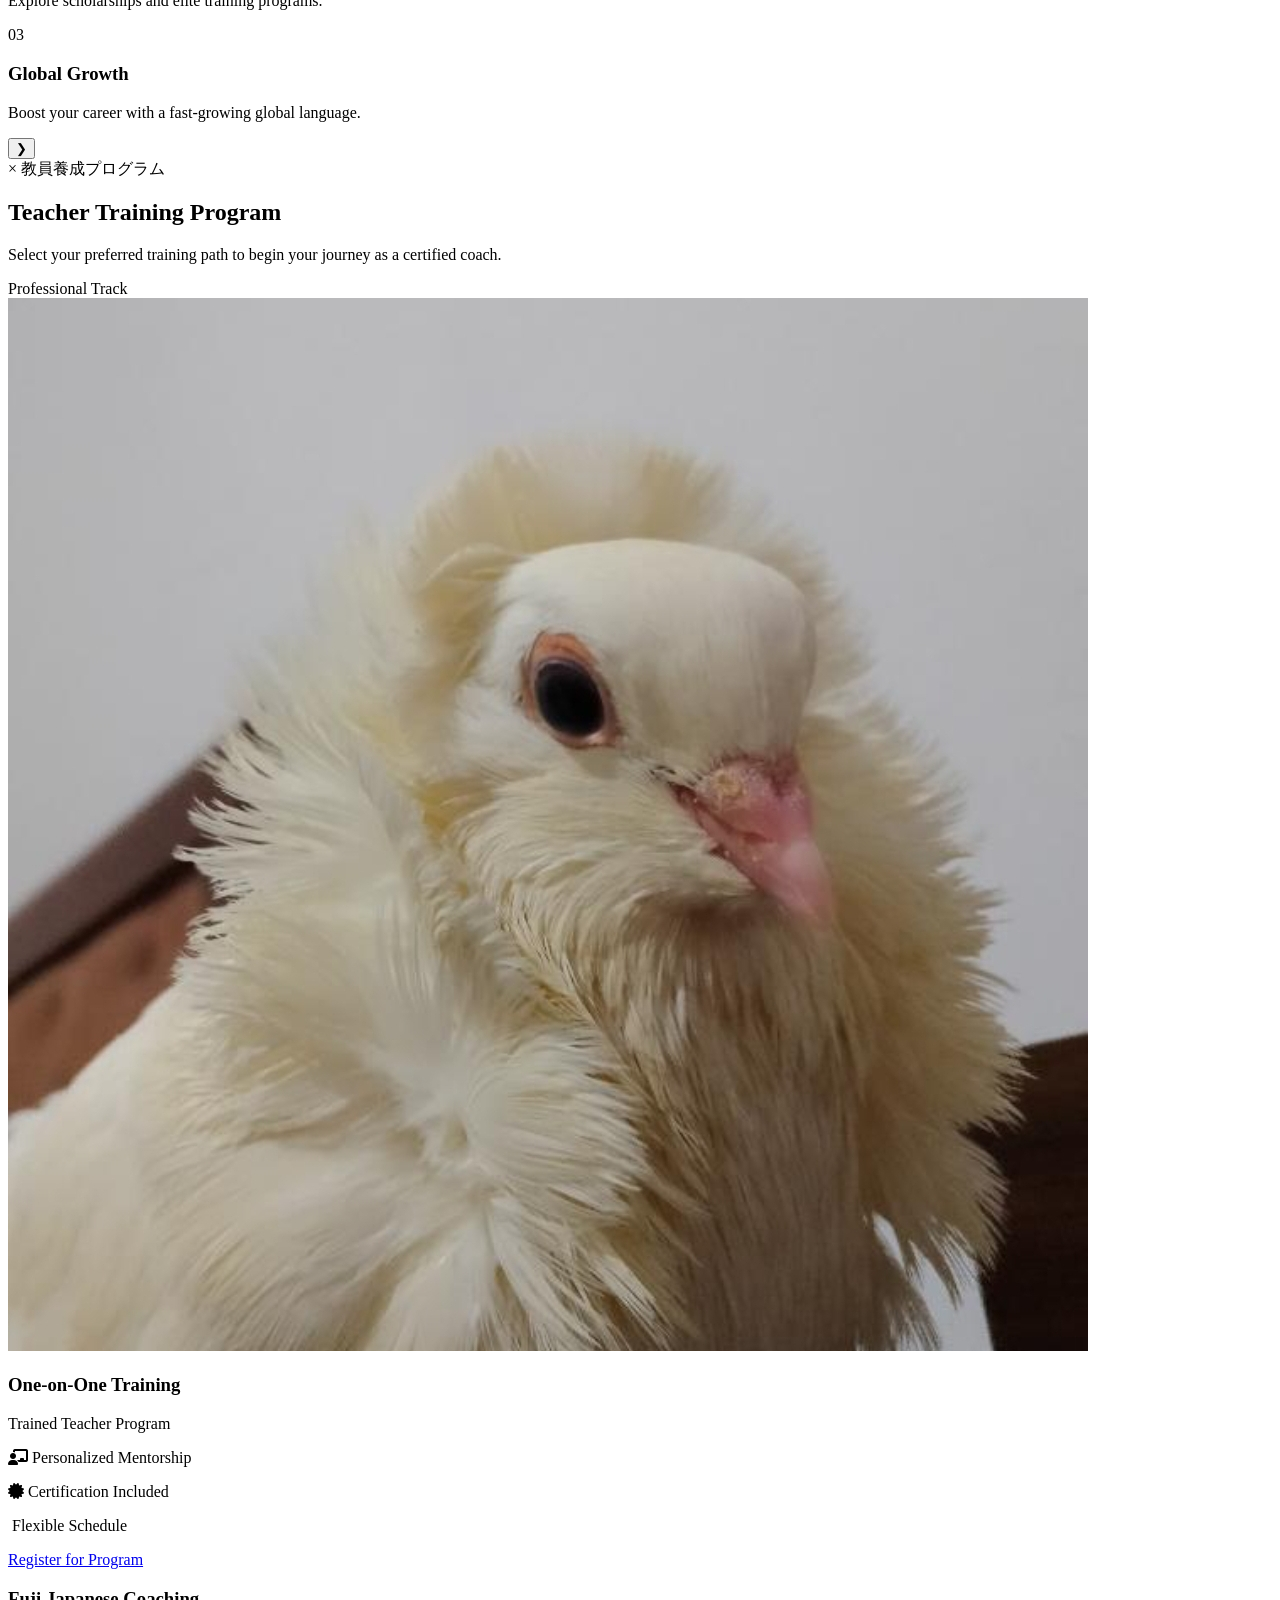
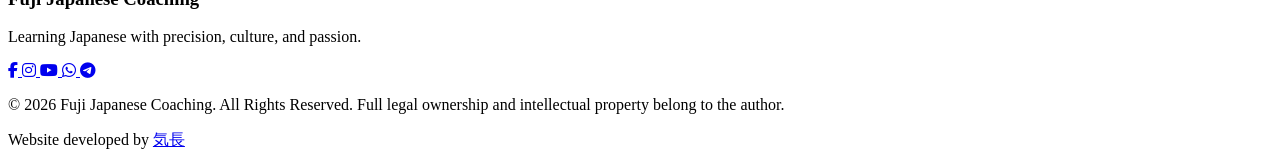
==== commit a93630a2: "Update index.html" ====
--- a/index.html
+++ b/index.html
@@ -21,8 +21,8 @@
         <nav class="nav-links">
             <a href="index.html">Fuji</a>
             <a href="about.html">About</a>
-            <a href="Dojo.html">Dojo</a>
-            <a href="sensei.html">Sensei</a>
+            <a href="Dojo.html">dojo</a>
+            <a href="sensei.html">sensei</a>
             <a href="https://docs.google.com/forms/d/e/1FAIpQLSfliyLvwOg9tHByiZltqmypr33xbGVwbjqziv8R7DSxpZICjg/viewform?usp=sf_link" class="book-btn">Book a lesson</a>
         </nav>
     </div>
@@ -169,3 +169,4 @@
 <script src="js/translate.js" defer></script>
 </body>
 </html>
+
--- a/css/index.css
+++ b/css/index.css
@@ -1,573 +1,339 @@
-* {
-    margin: 0;
-    padding: 0;
-    box-sizing: border-box;
+// ================================================
+// 1. MOBILE MENU SYSTEM 
+// ================================================
+document.addEventListener('DOMContentLoaded', () => {
+    const menuBtn = document.querySelector('.menu-btn');
+    const navLinks = document.querySelector('.nav-links');
+
+    if (menuBtn && navLinks) {
+        menuBtn.addEventListener('click', () => {
+            navLinks.classList.toggle('active');
+            menuBtn.innerHTML = navLinks.classList.contains('active') ? '✕' : '☰';
+        });
+
+        document.querySelectorAll('.nav-links a').forEach(link => {
+            link.addEventListener('click', () => {
+                navLinks.classList.remove('active');
+                menuBtn.innerHTML = '☰';
+            });
+        });
+    }
+});
+// ================================================
+// AUTO-TYPER + TRANSLATION SYSTEM 
+// ================================================
+
+const phrasesEN = [
+  "Join our FREE 5-day crash course and start speaking Japanese with confidence.",
+  "Master Japanese basics quickly with expert guidance.",
+  "Unlock Japanese culture and communication in just 5 days.",
+  "Step into the world of Japanese language with ease."
+];
+
+let phrases = phrasesEN;
+let phraseIndex = 0;
+let charIndex = 0;
+let typing = true;
+let typingTimeout; // store timeout so we can clear it
+
+const rotatingText = document.getElementById("rotating-text");
+
+function typeWriter() {
+  if (!rotatingText) return;
+
+  const currentPhrase = phrases[phraseIndex];
+
+  if (typing) {
+    rotatingText.textContent = currentPhrase.slice(0, charIndex + 1);
+    charIndex++;
+
+    if (charIndex === currentPhrase.length) {
+      typing = false;
+      typingTimeout = setTimeout(typeWriter, 1500); // pause before deleting
+      return;
+    }
+  } else {
+    rotatingText.textContent = currentPhrase.slice(0, charIndex - 1);
+    charIndex--;
+
+    if (charIndex === 0) {
+      typing = true;
+      phraseIndex = (phraseIndex + 1) % phrases.length;
+    }
+  }
+
+  // SLOWER SPEED
+  // typing = true => typing letters
+  // typing = false => deleting letters
+  typingTimeout = setTimeout(typeWriter, typing ? 50 : 40); 
 }
 
-body {
-    font-family: 'Noto Sans JP', 'Zen Kaku Gothic New', sans-serif;
-    background: #0b0b0c; /* Deep obsidian */
-    color: white;
-    line-height: 1.6;
-    overflow-x: hidden;
+// Start typing
+typeWriter();
+
+// ================================================
+// 2. COUNTER ANIMATION
+// ================================================
+const counters = document.querySelectorAll(".counter");
+
+counters.forEach(counter => {
+    const updateCount = () => {
+        const target = +counter.getAttribute("data-target");
+        const count = +counter.innerText;
+        
+        // 1. Calculate a smooth increment 
+        // We use Math.max to ensure it always moves at least by 1
+        const increment = Math.ceil(target / 50); 
+
+        // 2. Dynamic Speed Logic
+        let delay;
+        if (target <= 10) {
+            delay = 310; // Very slow (0.5s) for small numbers like 2 or 10
+        } else if (target > 50) {
+            delay = 80;  // Very speedy for high numbers
+        } else {
+            delay = 100; // Balanced speed for numbers in between
+        }
+
+        if (count < target) {
+            // Update the text
+            counter.innerText = count + increment;
+            
+            // If we accidentally go over target due to increment, fix it
+            if (+counter.innerText > target) {
+                counter.innerText = target;
+            }
+
+            // Call the function again with our dynamic delay
+            setTimeout(updateCount, delay);
+        } else {
+            counter.innerText = target;
+        }
+    };
+    
+    updateCount();
+});
+
+// ================================================
+// 3. SCROLL REVEAL (FADE-IN)
+// ================================================
+const faders = document.querySelectorAll('.fade-in');
+const appearOptions = { threshold: 0.2, rootMargin: "0px 0px -50px 0px" };
+
+const appearOnScroll = new IntersectionObserver(function(entries, observer) {
+    entries.forEach(entry => {
+        if (!entry.isIntersecting) return;
+        entry.target.classList.add('show');
+        observer.unobserve(entry.target);
+    });
+}, appearOptions);
+
+faders.forEach(fader => appearOnScroll.observe(fader));
+
+// ================================================
+// 4. VIDEO CAROUSEL (About Page)
+// ================================================
+const videos = document.querySelectorAll(".carousel-video");
+if (videos.length > 0) {
+    let current = 0;
+    let sequenceStarted = false;
+
+    const playVideo = (index) => {
+        videos.forEach(v => { v.pause(); v.currentTime = 0; });
+        current = index;
+        videos[current].play();
+    };
+
+    const handleVideoEnd = () => {
+        current = (current + 1) % videos.length;
+        playVideo(current);
+    };
+
+    videos.forEach((video, index) => {
+        video.addEventListener("ended", handleVideoEnd);
+        video.addEventListener("click", () => {
+            videos.forEach(v => v.muted = false);
+            playVideo(index);
+        });
+    });
+
+    document.addEventListener('click', () => {
+        if (!sequenceStarted) {
+            sequenceStarted = true;
+            videos.forEach(v => v.muted = false);
+            playVideo(current);
+        }
+    }, { once: true });
 }
 
-/* ================= NAVBAR ================= */
-
-header {
-    position: fixed;
-    top: 0;
-    width: 100%;
-    z-index: 1000;
-    backdrop-filter: blur(15px); /* Increased blur for premium feel */
-    background: rgba(10, 10, 10, 0.6); 
-    border-bottom: 1px solid rgba(255, 60, 60, 0.15); /* Subtle Fuji Red border */
+// ================================================
+// 5. dojo FIREWORKS & AUDIO (dojo Page)
+// ================================================
+document.addEventListener('DOMContentLoaded', () => {
+    const dojoSection = document.querySelector('.programs-section'); 
+    if (!dojoSection) return;
+
+    const fireworksCanvas = document.createElement('canvas');
+    fireworksCanvas.style.cssText = "position:fixed; top:0; left:0; width:100%; height:100%; pointer-events:none; z-index:9999; display:none;";
+    document.body.appendChild(fireworksCanvas);
+    const ctx = fireworksCanvas.getContext("2d");
+
+    let fireworks = [];
+    let hasPlayed = false;
+
+    function resize() {
+        fireworksCanvas.width = window.innerWidth;
+        fireworksCanvas.height = window.innerHeight;
+    }
+    window.addEventListener('resize', resize);
+    resize();
+
+    class Firework {
+        constructor() {
+            this.x = Math.random() * window.innerWidth;
+            this.y = window.innerHeight;
+            this.targetY = Math.random() * (window.innerHeight / 2);
+            this.exploded = false;
+            this.color = `hsl(${Math.floor(Math.random() * 360)}, 100%, 50%)`;
+            this.particles = [];
+        }
+        update() {
+            if (!this.exploded) {
+                this.y -= 4;
+                if (this.y <= this.targetY) {
+                    this.exploded = true;
+                    for (let i = 0; i < 30; i++) {
+                        this.particles.push({
+                            x: this.x, y: this.y,
+                            vx: (Math.random() - 0.5) * 6, vy: (Math.random() - 0.5) * 6,
+                            alpha: 1
+                        });
+                    }
+                }
+            } else {
+                this.particles.forEach(p => { p.x += p.vx; p.y += p.vy; p.alpha -= 0.02; });
+                this.particles = this.particles.filter(p => p.alpha > 0);
+            }
+        }
+        draw() {
+            if (!this.exploded) {
+                ctx.fillStyle = this.color;
+                ctx.fillRect(this.x, this.y, 3, 3);
+            } else {
+                this.particles.forEach(p => {
+                    ctx.globalAlpha = p.alpha;
+                    ctx.fillStyle = this.color;
+                    ctx.fillRect(p.x, p.y, 2, 2);
+                });
+                ctx.globalAlpha = 1;
+            }
+        }
+    }
+
+    function animate() {
+        ctx.clearRect(0, 0, fireworksCanvas.width, fireworksCanvas.height);
+        fireworks.forEach((fw, i) => {
+            fw.update();
+            fw.draw();
+            if (fw.exploded && fw.particles.length === 0) fireworks.splice(i, 1);
+        });
+        requestAnimationFrame(animate);
+    }
+
+    const dojoObserver = new IntersectionObserver(entries => {
+        if (entries[0].isIntersecting && !hasPlayed) {
+            hasPlayed = true;
+            fireworksCanvas.style.display = "block";
+            animate();
+            let interval = setInterval(() => fireworks.push(new Firework()), 400);
+            const audio = new Audio("audio/voice.mp3");
+            audio.play().catch(() => {});
+            setTimeout(() => { clearInterval(interval); }, 5000);
+        }
+    }, { threshold: 0.5 });
+
+    dojoObserver.observe(dojoSection);
+});
+
+// =// ================================================
+// 6. FIXED INFINITE CAROUSEL + WORKING BUTTONS
+// ================================================
+const track = document.querySelector(".carousel-track");
+const btnLeft = document.querySelector(".carousel-btn.left");
+const btnRight = document.querySelector(".carousel-btn.right");
+
+if (track) {
+    let isPaused = false;
+    let resumeTimeout;
+
+    // 1. Clone cards for the infinite loop
+    const cards = Array.from(track.children);
+    cards.forEach(card => track.appendChild(card.cloneNode(true)));
+
+    // 2. The Auto-Scroll Function
+    function step() {
+        if (!isPaused) {
+            track.scrollLeft += 1;
+            if (track.scrollLeft >= track.scrollWidth / 2) {
+                track.scrollLeft = 0;
+            }
+        }
+        requestAnimationFrame(step);
+    }
+    requestAnimationFrame(step);
+
+    // 3. Button Logic
+    const handleButtonClick = (direction) => {
+        isPaused = true;
+        clearTimeout(resumeTimeout);
+        const jump = 330; 
+        
+        track.scrollBy({
+            left: direction === 'left' ? -jump : jump,
+            behavior: 'smooth'
+        });
+
+        resumeTimeout = setTimeout(() => { isPaused = false; }, 2000);
+    };
+
+    if (btnLeft) btnLeft.addEventListener("click", () => handleButtonClick('left'));
+    if (btnRight) btnRight.addEventListener("click", () => handleButtonClick('right'));
+
+    // 4. Desktop Pause
+    track.addEventListener("mouseenter", () => isPaused = true);
+    track.addEventListener("mouseleave", () => isPaused = false);
+
+    // 5. PHONE/MOBILE TOUCH FIX
+    // Pauses auto-scroll when user touches/swipes with finger
+    track.addEventListener("touchstart", () => {
+        isPaused = true;
+        clearTimeout(resumeTimeout);
+    }, { passive: true });
+
+    track.addEventListener("touchend", () => {
+        resumeTimeout = setTimeout(() => { isPaused = false; }, 2000);
+    }, { passive: true });
 }
-
-.container {
-    width: 90%;
-    max-width: 1200px;
-    margin: auto;
-}
-
-.navbar {
-    display: flex;
-    align-items: center;
-    justify-content: space-between;
-    padding: 15px 0; /* Slightly tighter for a sleeker profile */
-}
-
-/* --- Precision Logo Style --- */
-.logo {
-    display: flex;
-    align-items: center;
-    gap: 12px;
-    font-weight: 800;
-    letter-spacing: 3px; /* Wider tracking for Japanese branding */
-    font-size: 1.1rem;
-    color: #fff;
-    text-transform: uppercase;
-    transition: all 0.3s ease;
-}
-
-.logo img {
-      border-radius: 50%;
-    width: 45px;
-    height: 45px;
-    border: 1px solid rgba(228, 29, 29, 0.521);
-    padding: 2px;
-    background: rgba(255, 255, 255, 0.05);
-    transition: all 0.4s cubic-bezier(0.175, 0.885, 0.32, 1.275);
-}
-
-/* The "Seal" Hover Effect */
-.logo:hover img {
-    transform: rotate(90deg); /* Modern mechanical rotation */
-    border-color: #ff3c3c;
-    box-shadow: 0 0 15px rgba(255, 60, 60, 0.4);
-    background: rgba(255, 60, 60, 0.1);
-}
-
-.logo strong {
-    font-family: 'Zen Kaku Gothic New', sans-serif;
-}
-/* ==================================================================== */
-/* ------------------- */
-/* Nav container fix */
-.nav-links {
-  display: flex;
-  gap: 28px;
-  align-items: center; /* vertically center all links including the button */
-}
-
-/* Regular nav links */
-.nav-links a {
-  text-decoration: none;
-  color: #ddd;
-  font-weight: 500;
-  position: relative;
-  transition: 0.3s;
-  line-height: 1.5; /* ensures vertical alignment with button */
-}
-
-/* Hover underline effect */
-.nav-links a::after {
-  content: "";
-  position: absolute;
-  bottom: -6px;
-  left: 0;
-  width: 0%;
-  height: 2px;
-  background: #ff3c3c;
-  transition: 0.35s;
-}
-
-.nav-links a:hover {
-  color: white;
-}
-
-.nav-links a:hover::after {
-  width: 100%;
-}
-
-/* ========================= */
-/* Book a Lesson button */
-.nav-links .book-btn {
-  background: linear-gradient(135deg, #ff3c3c, #ff6666);
-  color: #fff;
-  padding: 8px 24px;      /* slightly smaller to match link height */
-  border-radius: 25px;
-  font-weight: 600;
-  font-size: 16px;
-  letter-spacing: 1px;
-  transition: all 0.35s ease;
-  position: relative;
-  overflow: hidden;
-  box-shadow: 0 4px 15px rgba(255,60,60,0.3);
-  white-space: nowrap;
-  display: inline-block;
-  line-height: 1.5;       /* match nav links */
-}
-
-/* Hover effects */
-.nav-links .book-btn:hover {
-  transform: translateY(-3px) scale(1.05);
-  box-shadow: 0 10px 25px rgba(255,60,60,0.5);
-  color: #fff;
-}
-
-/* Subtle shine animation */
-.nav-links .book-btn::after {
-  content: '';
-  position: absolute;
-  top: -50%;
-  left: -50%;
-  width: 200%;
-  height: 200%;
-  background: rgba(255,255,255,0.3);
-  transform: rotate(25deg) translateX(-100%);
-  transition: transform 0.7s ease;
-  pointer-events: none;
-  border-radius: 50%;
-}
-
-.nav-links .book-btn:hover::after {
-  transform: rotate(25deg) translateX(100%);
-}
-
-/* Optional spacing from other links */
-.nav-links .book-btn {
-  margin-left: 8px;
-}
-/* ========================================== */
-/* ================= HERO ================= */
-
-.hero{
-height:100vh;
-display:flex;
-align-items:center;
-justify-content:center;
-text-align:center;
-padding-top:80px;
-
- background:
-    linear-gradient(rgba(24, 21, 21, 0.55), rgba(36, 33, 33, 0.75)),
-    url("")
-      center/cover no-repeat;
-}
-
-.hero-content h1{
-font-size:60px;
-font-weight:700;
-margin-bottom:15px;
-letter-spacing:2px;
-}
-
-.hero-content p{
-font-size:18px;
-opacity:0.85;
-margin-bottom:30px;
-}
-
-.btn{
-display:inline-block;
-padding:14px 32px;
-background:#ff3c3c;
-border-radius:30px;
-color:white;
-text-decoration:none;
-font-weight:600;
-transition:0.35s;
-box-shadow:0 8px 30px rgba(255,60,60,0.3);
-}
-
-.btn:hover{
-transform:translateY(-4px);
-background:#ff5555;
-box-shadow:0 10px 40px rgba(255,60,60,0.5);
-}
-
-.hero-subtext{
-margin-top:20px;
-opacity:0.7;
-}
-
-/* ================= SECTION ================= */
-
-.section{
-padding:100px 0;
-}
-
-.section-title{
-text-align:center;
-margin-bottom:60px;
-}
-
-.section-title h2{
-font-size:36px;
-margin-bottom:10px;
-}
-
-.section-title p{
-opacity:0.7;
-}
-
-/* ================= STATS ================= */
-
-.sensei-stats{
-display:flex;
-justify-content:center;
-gap:80px;
-margin-bottom:60px;
-}
-
-.stat{
-text-align:center;
-}
-
-.stat h3{
-font-size:42px;
-color:#ff3c3c;
-}
-
-/* ================= GRID ================= */
-
-.grid{
-display:grid;
-grid-template-columns:repeat(auto-fit,minmax(260px,1fr));
-gap:30px;
-}
-
-.card{
-background:rgba(255,255,255,0.03);
-border:1px solid rgba(255,255,255,0.05);
-padding:30px;
-border-radius:18px;
-transition:0.35s;
-position:relative;
-overflow:hidden;
-}
-
-.card::before{
-content:"";
-position:absolute;
-inset:0;
-background:linear-gradient(120deg,transparent,rgba(255,255,255,0.08),transparent);
-opacity:0;
-transition:0.4s;
-}
-
-.card:hover::before{
-opacity:1;
-}
-
-.card:hover{
-transform:translateY(-8px);
-border-color:rgba(255,60,60,0.3);
-}
-
-.card h3{
-margin-bottom:12px;
-font-size:20px;
-}
-/* --- Carousel Wrapper --- */
-.carousel-wrapper {
-  position: relative;
-  overflow: hidden;
-  margin: 40px 0;
-  padding: 20px 0;
-}
-
-/* Track containing cards */
-.carousel-track {
-  display: flex;
-  gap: 25px; /* Slightly wider gap for modern feel */
-  overflow-x: auto;
-  scroll-behavior: smooth;
-  padding: 30px 10px;
-  align-items: stretch; /* Makes all cards same height */
-}
-
-/* Hide scrollbar for a clean look */
-.carousel-track::-webkit-scrollbar {
-  display: none;
-}
-
-/* --- The Modern "Square" Card --- */
-.carousel-track .card {
-  width: 300px;
-  min-height: 300px;
-  flex: 0 0 auto;
-  background: rgba(255, 255, 255, 0.02); /* Very subtle glass */
-  border: 1px solid rgba(255, 255, 255, 0.07);
-  border-radius: 0; /* REMOVED rounded corners for that sharp Japanese aesthetic */
-  padding: 40px 25px;
-  display: flex;
-  flex-direction: column;
-  justify-content: center;
-  align-items: flex-start; /* Left-aligned text looks more editorial */
-  text-align: left;
-  transition: all 0.4s cubic-bezier(0.25, 1, 0.5, 1);
-  position: relative;
-  overflow: hidden;
-}
-
-/* Red Accent Line on hover */
-.carousel-track .card::after {
-  content: "";
-  position: absolute;
-  bottom: 0;
-  left: 0;
-  width: 0%;
-  height: 3px;
-  background: #ff3c3c;
-  transition: 0.4s;
-}
-
-.carousel-track .card:hover {
-  transform: translateY(-10px);
-  background: rgba(255, 255, 255, 0.05);
-  border-color: rgba(255, 60, 60, 0.4);
-  box-shadow: 0 20px 40px rgba(0, 0, 0, 0.4);
-}
-
-.carousel-track .card:hover::after {
-  width: 100%;
-}
-
-/* Ghost Numbering Support */
-.card-num {
-  position: absolute;
-  top: 10px;
-  right: 15px;
-  font-size: 3.5rem;
-  font-weight: 900;
-  font-family: 'Zen Kaku Gothic New', sans-serif;
-  color: #ff3c3c;
-  opacity: 0.04; /* Very faint ghost effect */
-  transition: 0.4s;
-}
-
-.carousel-track .card:hover .card-num {
-  opacity: 0.12;
-  transform: scale(1.1);
-}
-
-/* Card Typography */
-.carousel-track .card h3 {
-  font-size: 22px;
-  color: #fff;
-  margin-bottom: 15px;
-  z-index: 1;
-}
-
-.carousel-track .card p {
-  font-size: 15px;
-  color: #bbb;
-  line-height: 1.6;
-  z-index: 1;
-}
-
-/* --- Sleeker Navigation Buttons --- */
-.carousel-btn {
-  position: absolute;
-  top: 50%;
-  transform: translateY(-50%);
-  width: 60px;
-  height: 100%; /* Full height but invisible background */
-  display: flex;
-  align-items: center;
-  justify-content: center;
-  font-size: 32px;
-  color: rgba(255, 255, 255, 0.3);
-  cursor: pointer;
-  z-index: 20;
-  transition: 0.3s;
-  background: transparent;
-  border: none;
-}
-
-.carousel-btn:hover {
-  color: #ff3c3c;
-  background: linear-gradient(to left, rgba(0,0,0,0.8), transparent) !important;
-}
-
-.carousel-btn.left { left: 0; background: linear-gradient(to right, rgba(0,0,0,0.4), transparent); }
-.carousel-btn.right { right: 0; background: linear-gradient(to left, rgba(0,0,0,0.4), transparent); }
-
-/* --- Responsive Tuning --- */
-@media (max-width: 768px) {
-  .carousel-track .card { 
-    width: 260px; 
-    min-height: 260px; 
-    padding: 30px 20px;
-  }
-  .carousel-btn { width: 40px; font-size: 24px; }
-  .card-num { font-size: 2.5rem; }
-}
-/* ================= FOOTER ================= */
-
-.footer {
-    background: #050505;
-    padding: 80px 0 40px;
-    border-top: 1px solid rgba(255, 255, 255, 0.05);
-    text-align: center;
-    position: relative;
-    overflow: hidden;
-}
-
-/* Vertical Decorative Watermark */
-.footer::after {
-    content: "富士日本語"; /* Fuji Japanese */
-    position: absolute;
-    top: 50%;
-    right: 5%;
-    transform: translateY(-50%);
-    writing-mode: vertical-rl;
-    font-size: 5rem;
-    font-weight: 900;
-    color: rgba(255, 255, 255, 0.02);
-    letter-spacing: 15px;
-    pointer-events: none;
-}
-
-.footer-container {
-    display: flex;
-    flex-direction: column;
-    align-items: center;
-    gap: 30px;
-    position: relative;
-    z-index: 2;
-}
-
-/* Elegant Brand Style (Removed Sharp Box) */
-.footer-brand h3 {
-    font-family: 'Zen Kaku Gothic New', sans-serif;
-    font-size: 1.8rem;
-    letter-spacing: 2px;
-    color: white;
-    position: relative;
-    display: inline-block;
-    padding-bottom: 10px;
-}
-.dev { margin-top: 20px; font-size: 0.8rem; opacity: 1; letter-spacing: 1px; color: #eee; }
-/* The "Zen Line" Decoration */
-.footer-brand h3::after {
-    content: "";
-    position: absolute;
-    bottom: 0;
-    left: 25%;
-    width: 50%;
-    height: 2px;
-    background: linear-gradient(to right, transparent, #ff3c3c, transparent);
-}
-
-.footer-brand p {
-    margin-top: 10px;
-    font-size: 0.95rem;
-    color: rgba(255, 255, 255, 0.5);
-    font-weight: 300;
-}
-
-/* --- Social Icons (Keeping the Cool Hover) --- */
-.footer-social {
-    display: flex;
-    gap: 18px;
-}
-
-.social-icon {
-    width: 48px;
-    height: 48px;
-    display: flex;
-    align-items: center;
-    justify-content: center;
-    border-radius: 50%; /* Back to soft circles */
-    background: rgba(255, 255, 255, 0.03);
-    color: white;
-    font-size: 1.2rem;
-    transition: all 0.4s cubic-bezier(0.175, 0.885, 0.32, 1.275);
-    text-decoration: none;
-    border: 1px solid rgba(255, 255, 255, 0.08);
-}
-
-/* Fancy Hover with Glows */
-.social-icon:hover {
-    transform: translateY(-8px) scale(1.1);
-    color: white;
-    border-color: transparent;
-}
-
-/* Specific Brand Colors on Hover */
-.social-icon:nth-child(1):hover { background: #1877F2; box-shadow: 0 0 20px rgba(24, 119, 242, 0.4); }
-.social-icon:nth-child(2):hover { background: linear-gradient(45deg, #f09433, #e6683c, #dc2743, #cc2366, #bc1888); }
-.social-icon:nth-child(3):hover { background: #FF0000; box-shadow: 0 0 20px rgba(255, 0, 0, 0.4); }
-.social-icon:nth-child(4):hover { background: #25D366; box-shadow: 0 0 20px rgba(37, 211, 102, 0.4); }
-.social-icon:nth-child(5):hover { background: #229ED9; box-shadow: 0 0 20px rgba(34, 158, 217, 0.4); }
-
-.dev { margin-top: 20px; font-size: 0.8rem; opacity: 1; letter-spacing: 2px; color: #9c9a9a27; }
-
-.dev span {
-    color: #ff3c3c;
-    font-weight: 600;
-}
-
-/* ======================================== */
-
-/* ======================================================= */
-/* --- Desktop: Hide menu btn --- */
-.menu-btn {
-    display: none;
-    cursor: pointer;
-    font-size: 28px;
-    z-index: 1001; /* Stay above the menu */
-}
-
-/* --- Mobile View --- */
-@media (max-width: 768px) {
-    .menu-btn {
-        display: block; /* Show the button on phones */
-    }
-
-    .nav-links {
-        position: fixed;
-        top: 0;
-        right: -100%; /* Hide it off-screen to the right */
-        height: 100vh;
-        width: 250px;
-        background: rgba(10, 10, 10, 0.98); /* Dark Japanese aesthetic */
-        flex-direction: column;
-        justify-content: center;
-        gap: 30px;
-        transition: 0.4s cubic-bezier(0.77, 0, 0.175, 1);
-        box-shadow: -10px 0 30px rgba(0,0,0,0.5);
-    }
-
-    /* This is what the JavaScript triggers */
-    .nav-links.active {
-        right: 0; /* Slide into view */
-    }
-
-    .nav-links .book-btn {
-        margin-left: 0; /* Reset desktop margin */
-    }
-}+    // ===============================================================
+document.addEventListener('DOMContentLoaded', () => {
+    const modal = document.getElementById('teacherModal');
+    const registerBtn = document.getElementById('register-btn'); // Matches the new ID
+    const closeBtn = document.querySelector('.close-modal');
+
+    if(registerBtn) {
+        registerBtn.addEventListener('click', (e) => {
+            e.preventDefault();
+            modal.style.display = 'flex';
+        });
+    }
+
+    closeBtn.addEventListener('click', () => {
+        modal.style.display = 'none';
+    });
+
+    window.addEventListener('click', (e) => {
+        if (e.target === modal) {
+            modal.style.display = 'none';
+        }
+    });
+});
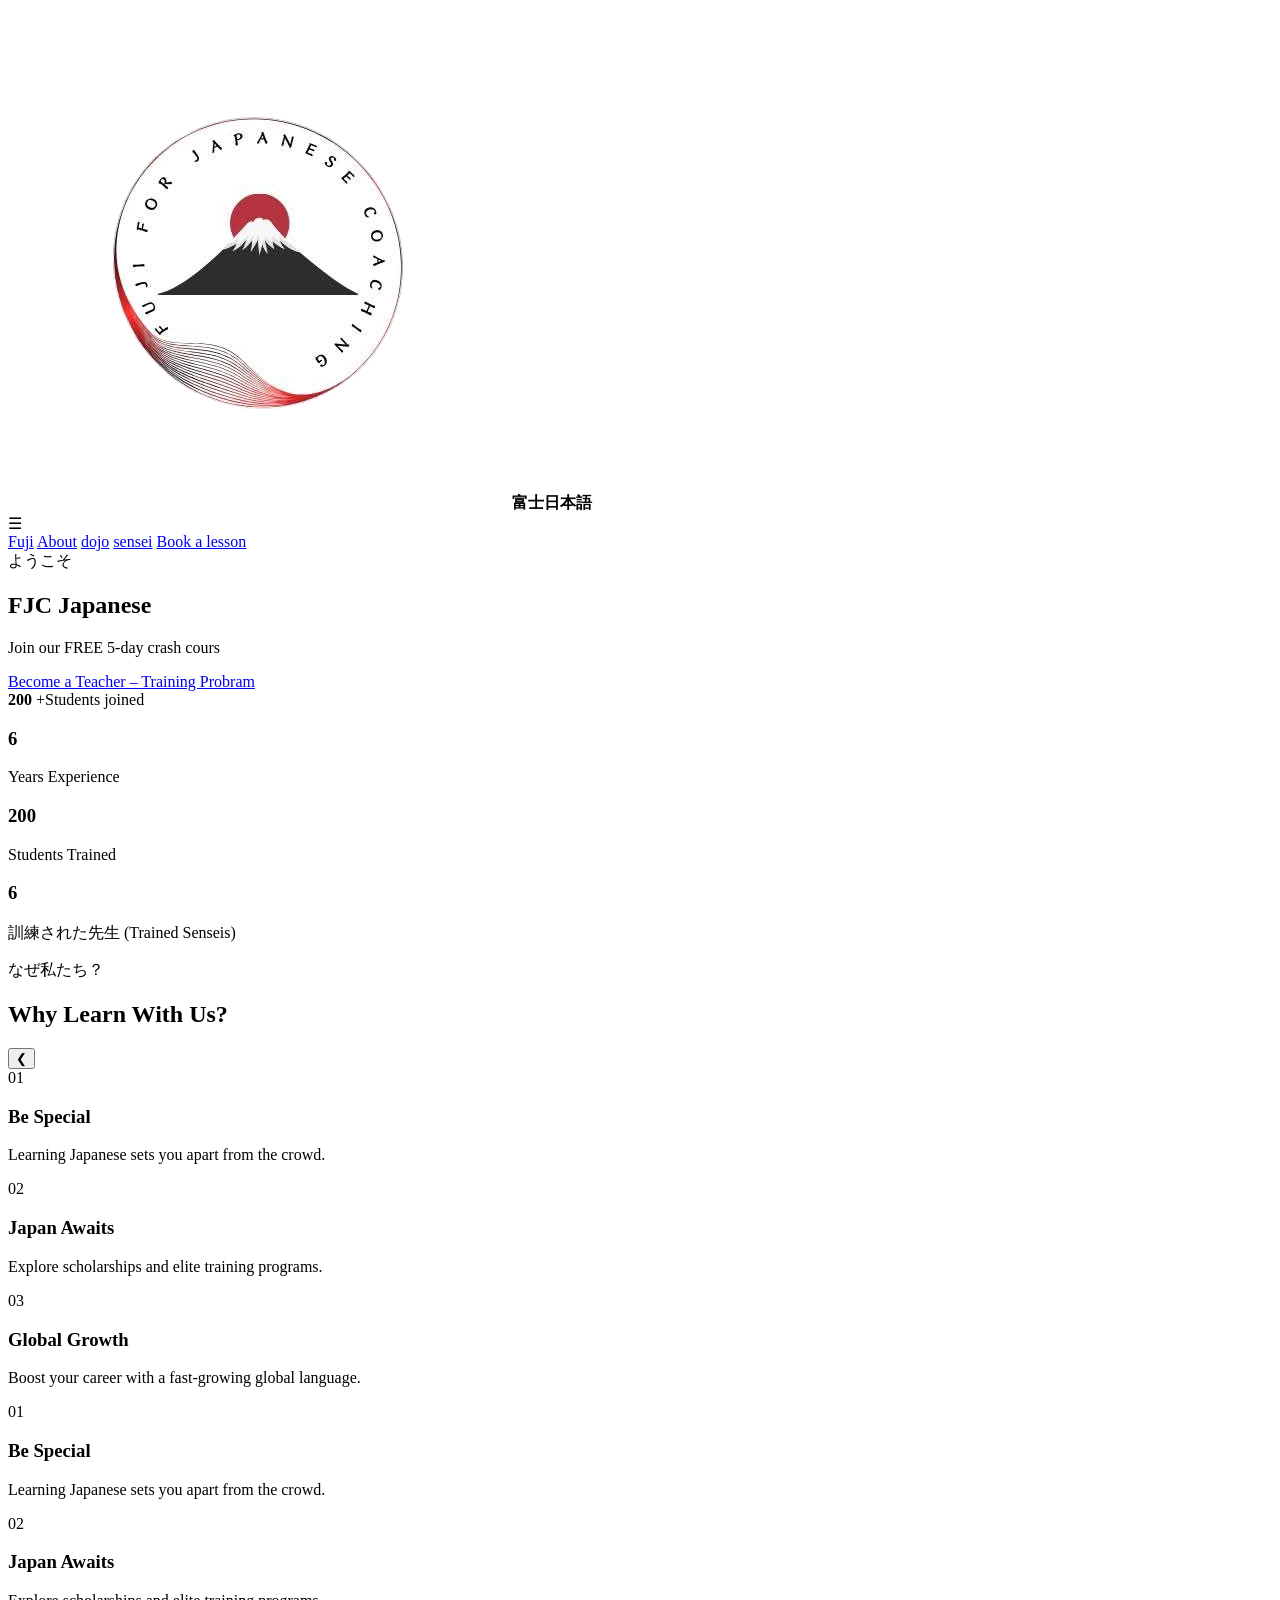
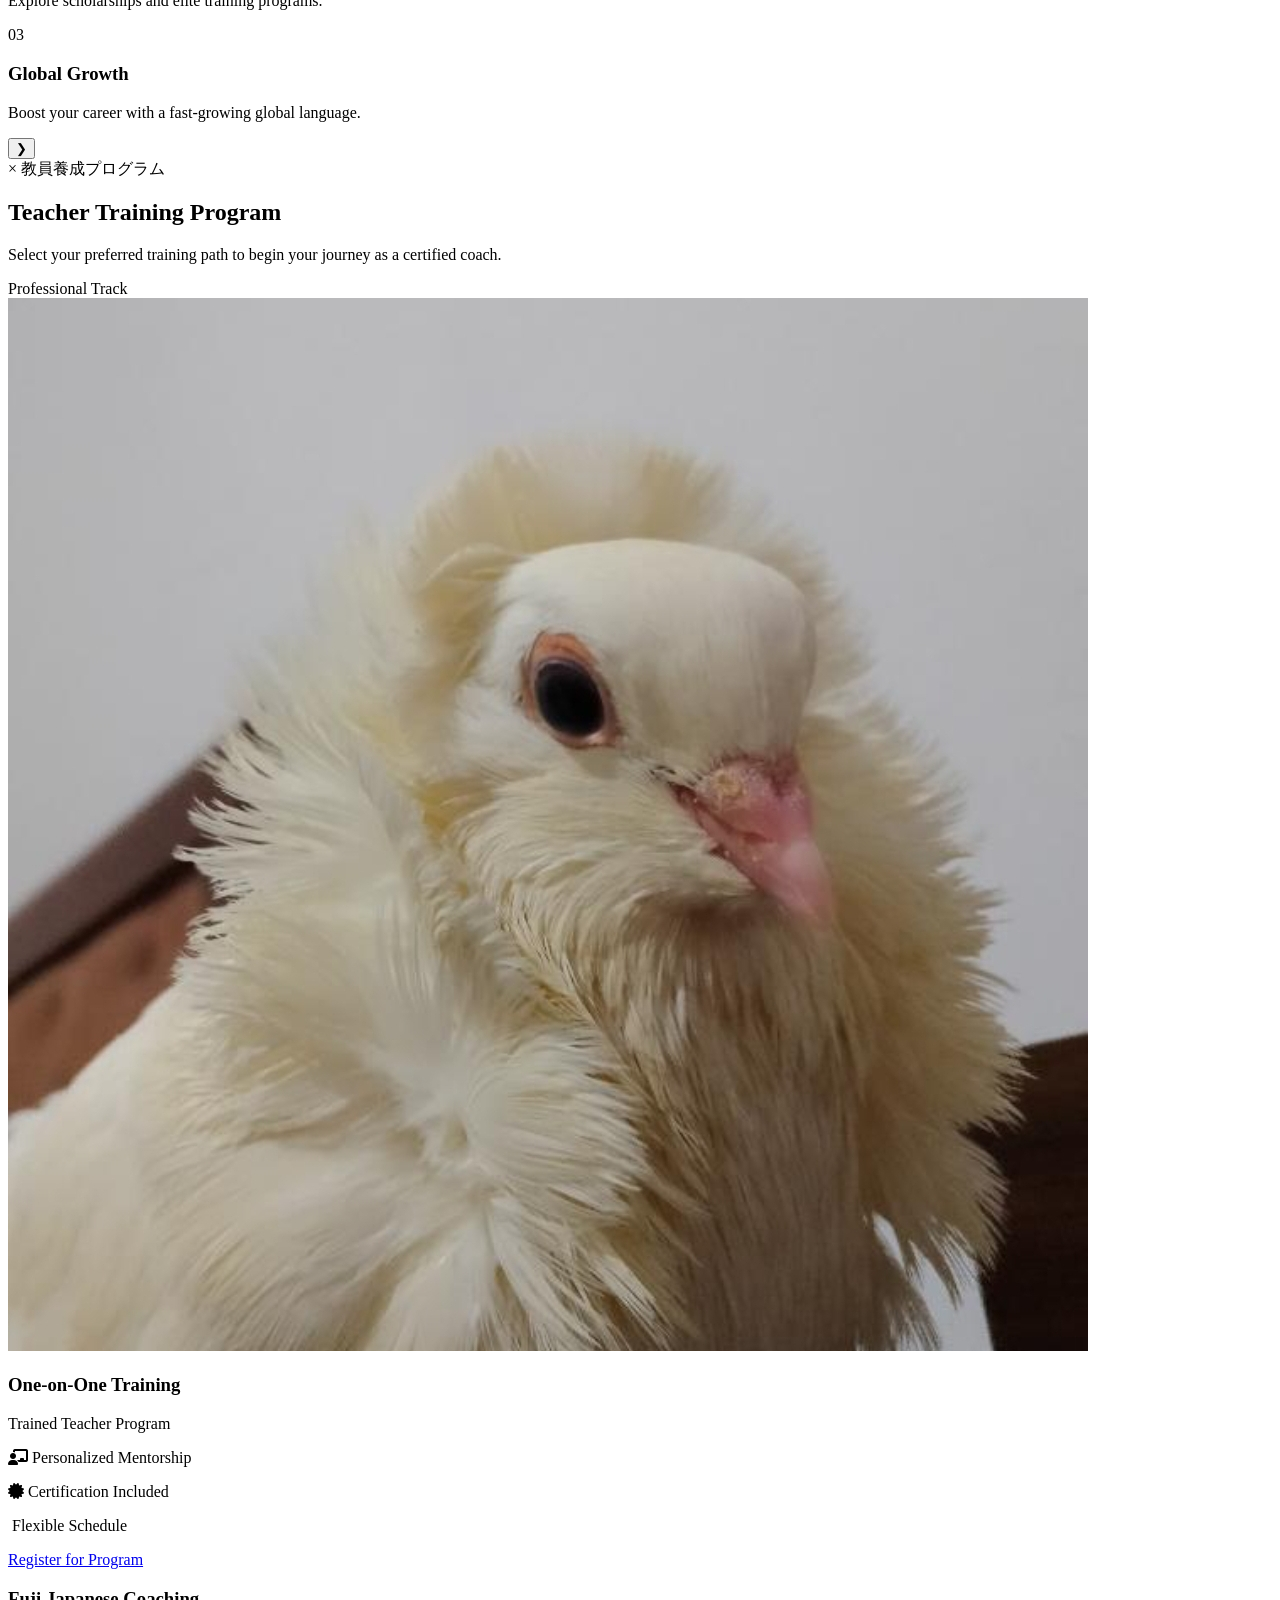
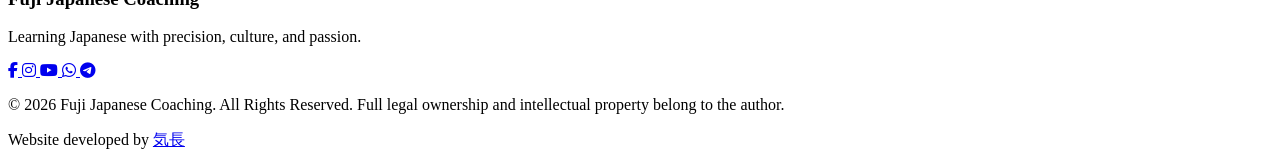
==== commit db3f4b1c: "Update index.html" ====
--- a/index.html
+++ b/index.html
@@ -21,7 +21,7 @@
         <nav class="nav-links">
             <a href="index.html">Fuji</a>
             <a href="about.html">About</a>
-            <a href="Dojo.html">dojo</a>
+            <a href="dojo.html">dojo</a>
             <a href="sensei.html">sensei</a>
             <a href="https://docs.google.com/forms/d/e/1FAIpQLSfliyLvwOg9tHByiZltqmypr33xbGVwbjqziv8R7DSxpZICjg/viewform?usp=sf_link" class="book-btn">Book a lesson</a>
         </nav>
@@ -170,3 +170,4 @@
 </body>
 </html>
 
+
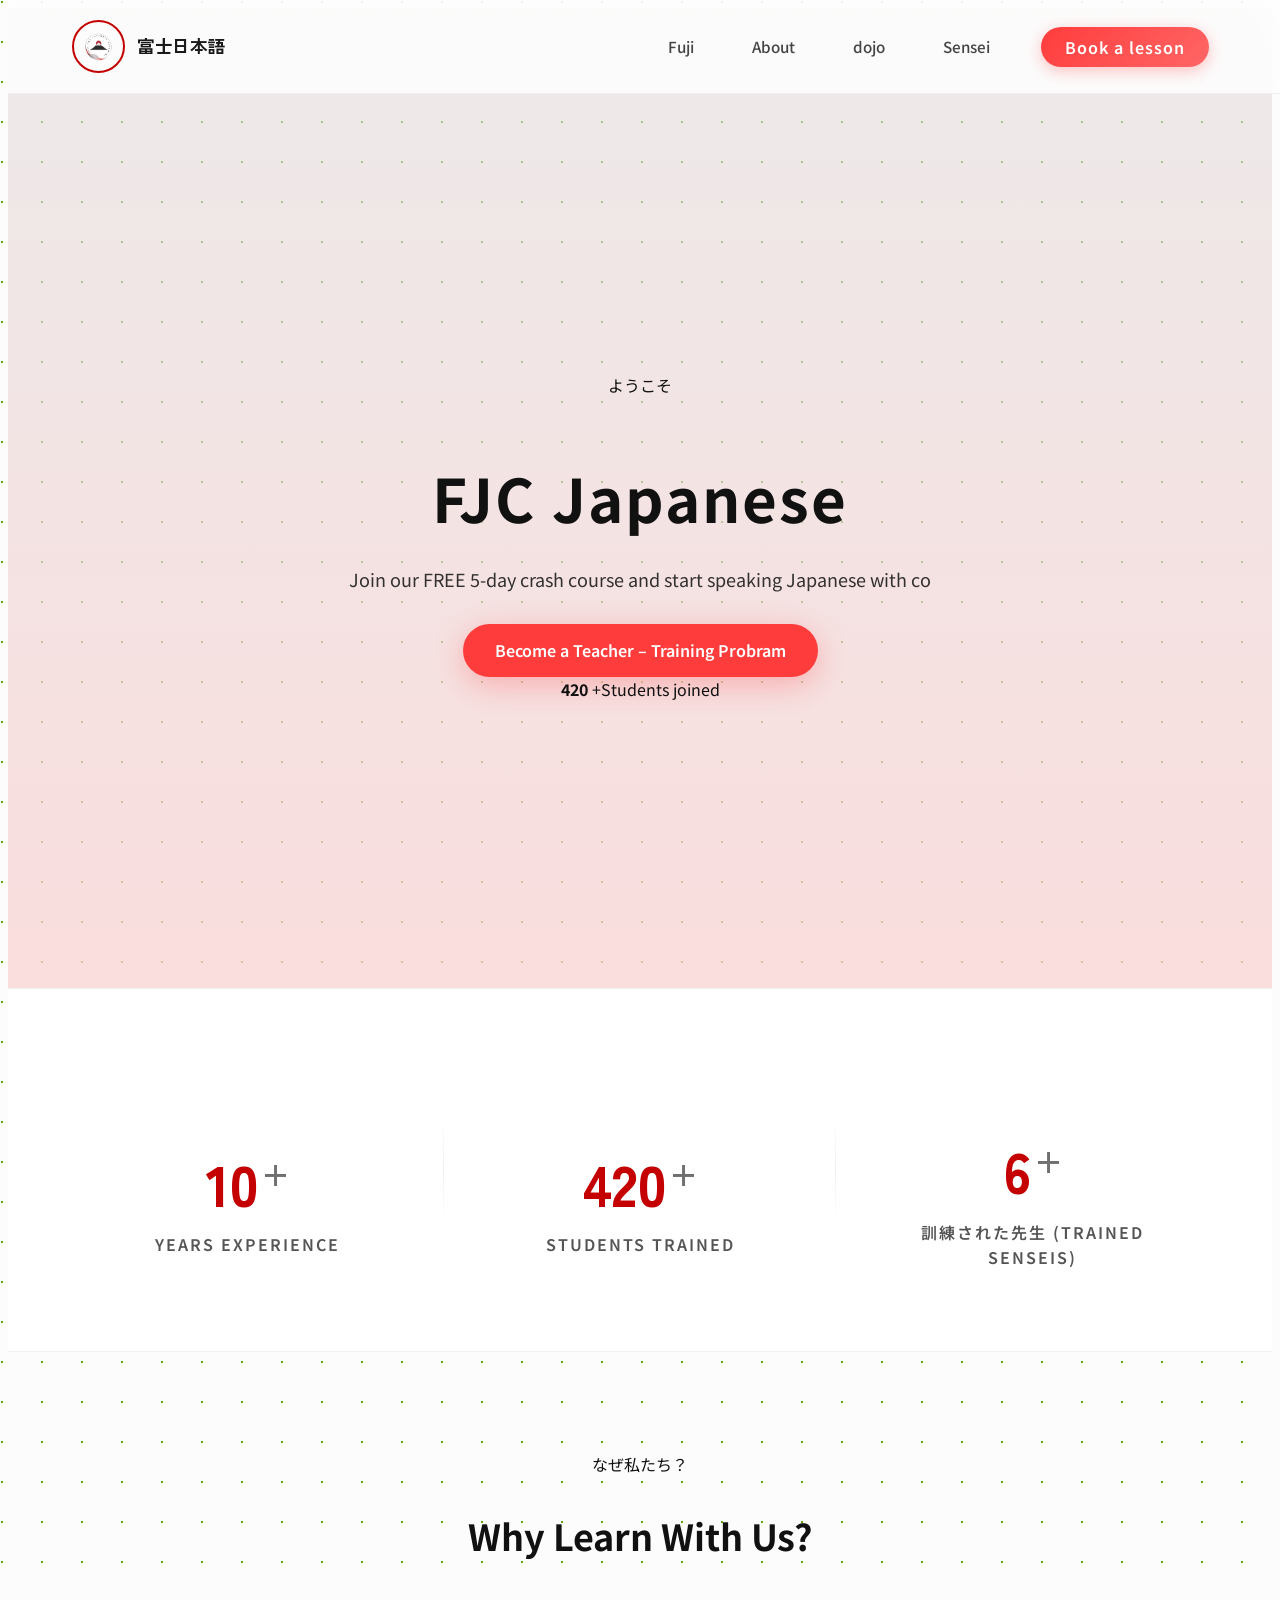
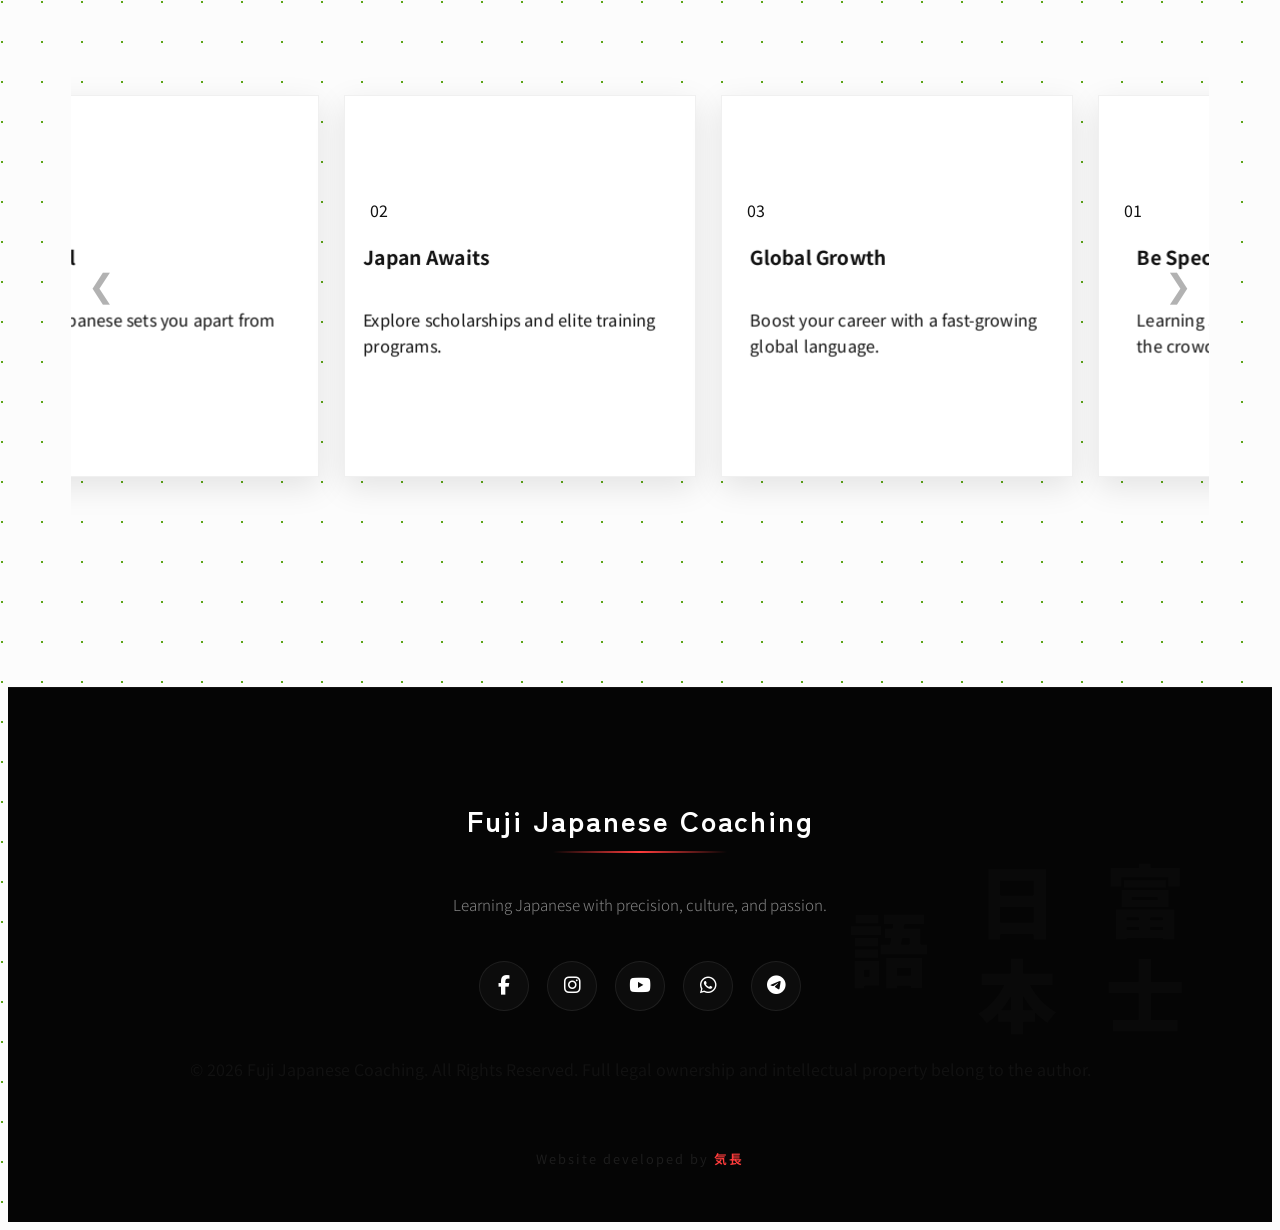
==== commit 1766d97f: "Update index.html" ====
--- a/index.html
+++ b/index.html
@@ -22,7 +22,7 @@
             <a href="index.html">Fuji</a>
             <a href="about.html">About</a>
             <a href="dojo.html">dojo</a>
-            <a href="sensei.html">sensei</a>
+            <a href="sensei.html">Sensei</a>
             <a href="https://docs.google.com/forms/d/e/1FAIpQLSfliyLvwOg9tHByiZltqmypr33xbGVwbjqziv8R7DSxpZICjg/viewform?usp=sf_link" class="book-btn">Book a lesson</a>
         </nav>
     </div>
@@ -169,5 +169,3 @@
 <script src="js/translate.js" defer></script>
 </body>
 </html>
-
-
--- a/css/index.css
+++ b/css/index.css
@@ -1,339 +1,824 @@
-// ================================================
-// 1. MOBILE MENU SYSTEM 
-// ================================================
-document.addEventListener('DOMContentLoaded', () => {
-    const menuBtn = document.querySelector('.menu-btn');
-    const navLinks = document.querySelector('.nav-links');
-
-    if (menuBtn && navLinks) {
-        menuBtn.addEventListener('click', () => {
-            navLinks.classList.toggle('active');
-            menuBtn.innerHTML = navLinks.classList.contains('active') ? '✕' : '☰';
-        });
-
-        document.querySelectorAll('.nav-links a').forEach(link => {
-            link.addEventListener('click', () => {
-                navLinks.classList.remove('active');
-                menuBtn.innerHTML = '☰';
-            });
-        });
-    }
-});
-// ================================================
-// AUTO-TYPER + TRANSLATION SYSTEM 
-// ================================================
-
-const phrasesEN = [
-  "Join our FREE 5-day crash course and start speaking Japanese with confidence.",
-  "Master Japanese basics quickly with expert guidance.",
-  "Unlock Japanese culture and communication in just 5 days.",
-  "Step into the world of Japanese language with ease."
-];
-
-let phrases = phrasesEN;
-let phraseIndex = 0;
-let charIndex = 0;
-let typing = true;
-let typingTimeout; // store timeout so we can clear it
-
-const rotatingText = document.getElementById("rotating-text");
-
-function typeWriter() {
-  if (!rotatingText) return;
-
-  const currentPhrase = phrases[phraseIndex];
-
-  if (typing) {
-    rotatingText.textContent = currentPhrase.slice(0, charIndex + 1);
-    charIndex++;
-
-    if (charIndex === currentPhrase.length) {
-      typing = false;
-      typingTimeout = setTimeout(typeWriter, 1500); // pause before deleting
-      return;
-    }
-  } else {
-    rotatingText.textContent = currentPhrase.slice(0, charIndex - 1);
-    charIndex--;
-
-    if (charIndex === 0) {
-      typing = true;
-      phraseIndex = (phraseIndex + 1) % phrases.length;
-    }
-  }
-
-  // SLOWER SPEED
-  // typing = true => typing letters
-  // typing = false => deleting letters
-  typingTimeout = setTimeout(typeWriter, typing ? 50 : 40); 
-}
-
-// Start typing
-typeWriter();
-
-// ================================================
-// 2. COUNTER ANIMATION
-// ================================================
-const counters = document.querySelectorAll(".counter");
-
-counters.forEach(counter => {
-    const updateCount = () => {
-        const target = +counter.getAttribute("data-target");
-        const count = +counter.innerText;
-        
-        // 1. Calculate a smooth increment 
-        // We use Math.max to ensure it always moves at least by 1
-        const increment = Math.ceil(target / 50); 
-
-        // 2. Dynamic Speed Logic
-        let delay;
-        if (target <= 10) {
-            delay = 310; // Very slow (0.5s) for small numbers like 2 or 10
-        } else if (target > 50) {
-            delay = 80;  // Very speedy for high numbers
-        } else {
-            delay = 100; // Balanced speed for numbers in between
-        }
-
-        if (count < target) {
-            // Update the text
-            counter.innerText = count + increment;
-            
-            // If we accidentally go over target due to increment, fix it
-            if (+counter.innerText > target) {
-                counter.innerText = target;
-            }
-
-            // Call the function again with our dynamic delay
-            setTimeout(updateCount, delay);
-        } else {
-            counter.innerText = target;
-        }
-    };
+
+:root {
+    --fuji-red: #c40000;
+    --dark-text: #111111;
+    --glass-bg: rgba(255, 255, 255, 0.85);
+    --border-soft: rgba(0, 0, 0, 0.06);
+}
+
+body {
+    font-family: 'Noto Sans JP', sans-serif;
+    color: var(--dark-text);
+    line-height: 1.6;
+    background-color: #fcfcfc;
+    background-image: radial-gradient(circle at 2px 2px, #54a10bf3 1px, transparent 0);
+    background-size: 40px 40px;
+}
+/* ================= NAVBAR ================= */
+
+header {
+    background: rgba(255, 255, 255, 0.8); 
+    backdrop-filter: blur(15px);
+    border-bottom: 1px solid rgba(0, 0, 0, 0.911);
+    padding: 10px 0;
+}
+
+.container {
+    width: 90%;
+    max-width: 1200px;
+    margin: auto;
+}
+
+.navbar {
+    display: flex;
+    align-items: center;
+    justify-content: space-between;
+    padding: 15px 0; /* Slightly tighter for a sleeker profile */
+}
+
+/* --- Precision Logo Style --- */
+.logo {
+    display: flex;
+    align-items: center;
+    gap: 12px;
+    font-weight: 800;
+    letter-spacing: 3px; /* Wider tracking for Japanese branding */
+    font-size: 1.1rem;
+    color: #1a1a1a; /* Darken text */
+    text-transform: uppercase;
+    transition: all 0.3s ease;
+}
+
+.logo img {
+      border-radius: 50%;
+    width: 45px;
+    height: 45px;
+    border: 1px solid rgba(228, 29, 29, 0.521);
+    padding: 2px;
+    background: rgba(255, 255, 255, 0.233);
+    transition: all 0.4s cubic-bezier(0.175, 0.885, 0.32, 1.275);
+}
+
+/* The "Seal" Hover Effect */
+.logo:hover img {
+    transform: rotate(90deg); /* Modern mechanical rotation */
+    border-color: #ff3c3c;
+    box-shadow: 0 0 15px rgba(255, 60, 60, 0.4);
+    background: rgba(255, 192, 192, 0.753);
+}
+
+.logo strong {
+    font-family: 'Zen Kaku Gothic New', sans-serif;
+}
+
+header {
+    position: fixed;
+    top: 0;
+    width: 100%;
+    z-index: 1000;
+    background: rgba(255, 255, 255, 0.8);
+    backdrop-filter: blur(15px); /* Modern frosted glass effect */
+    border-bottom: 1px solid rgba(0, 0, 0, 0.05);
+    transition: all 0.3s ease;
+    padding: 10px 0; /* Reduced height */
+}
+.container{
+width:90%;
+max-width:1200px;
+margin:auto;
+}
+
+.navbar {
+    display: flex;
+    align-items: center;
+    justify-content: space-between;
+    padding: 10px 0;
+}
+
+.logo {
+    display: flex;
+    align-items: center;
+    gap: 12px;
+    font-size: 1.1rem;
+    font-weight: 700;
+    color: #1a1a1a;
+    letter-spacing: -0.5px;
+}
+
+.logo img {
+    width: 45px; 
+    height: 45px;
+    object-fit: cover;
+    border-radius: 50%;
+    border: 2px solid var(--fuji-red);
+}
+/* Optional hover effect */
+.logo:hover {
+  transform: scale(1.0);
+
+}
+
+.logo:hover img {
+  transform: rotate(-5deg) scale(1.05);
+  box-shadow: 0 10px 25px rgba(180, 180, 180, 0.5);
+}
+
+/* Nav Link Refinement */
+.nav-links a {
+    font-size: 0.95rem;
+    font-weight: 500;
+    color: #444;
+    margin: 0 15px;
+    transition: color 0.3s ease;
+}
+
+.nav-links a::after{
+content:"";
+position:absolute;
+bottom:-6px;
+left:0;
+width:0%;
+height:2px;
+background:#ff3c3c;
+transition:0.35s;
+}
+
+
+.nav-links a:hover {
+    color: var(--fuji-red);
+}
+.nav-links a:hover::after{
+width:100%;
+}
+/* ==================================================================== */
+/* Nav container fix */
+.nav-links {
+  display: flex;
+  gap: 28px;
+  align-items: center; /* vertically center all links including the button */
+}
+
+/* Regular nav links */
+.nav-links a {
+  text-decoration: none;
+  font-weight: 500;
+  position: relative;
+  transition: 0.3s;
+  line-height: 1.5; /* ensures vertical alignment with button */
+}
+
+/* Hover underline effect */
+.nav-links a::after {
+  content: "";
+  position: absolute;
+  bottom: -6px;
+  left: 0;
+  width: 0%;
+  height: 2px;
+  background: #ff3c3c;
+  transition: 0.35s;
+}
+
+.nav-links a:hover {
+  color: rgb(163, 31, 31);
+}
+
+.nav-links a:hover::after {
+  width: 100%;
+}
+
+
+/* ========================= */
+/* Book a Lesson button */
+.nav-links .book-btn {
+  background: linear-gradient(135deg, #ff3c3c, #ff6666);
+  color: #fff;
+  padding: 8px 24px;      /* slightly smaller to match link height */
+  border-radius: 25px;
+  font-weight: 600;
+  font-size: 16px;
+  letter-spacing: 1px;
+  transition: all 0.35s ease;
+  position: relative;
+  overflow: hidden;
+  box-shadow: 0 4px 15px rgba(255,60,60,0.3);
+  white-space: nowrap;
+  display: inline-block;
+  line-height: 1.5;       /* match nav links */
+}
+
+/* Hover effects */
+.nav-links .book-btn:hover {
+  transform: translateY(-3px) scale(1.05);
+  box-shadow: 0 10px 25px rgba(255,60,60,0.5);
+  color: #fff;
+}
+
+/* Subtle shine animation */
+.nav-links .book-btn::after {
+  content: '';
+  position: absolute;
+  top: -50%;
+  left: -50%;
+  width: 200%;
+  height: 200%;
+  background: rgba(255,255,255,0.3);
+  transform: rotate(25deg) translateX(-100%);
+  transition: transform 0.7s ease;
+  pointer-events: none;
+  border-radius: 50%;
+}
+
+.nav-links .book-btn:hover::after {
+  transform: rotate(25deg) translateX(100%);
+}
+
+/* Optional spacing from other links */
+.nav-links .book-btn {
+  margin-left: 8px;
+}
+/* ========================================== */
+/* ================= HERO ================= */
+
+.hero{
+height:100vh;
+display:flex;
+align-items:center;
+justify-content:center;
+text-align:center;
+padding-top:80px;
+
+ background:
+    linear-gradient(rgba(224, 218, 218, 0.55), rgba(250, 211, 211, 0.75)),
+    url("")
+      center/cover no-repeat;
+}
+
+.hero-content h1{
+font-size:60px;
+font-weight:700;
+margin-bottom:15px;
+letter-spacing:2px;
+}
+
+.hero-content p{
+font-size:18px;
+opacity:0.85;
+margin-bottom:30px;
+}
+
+.btn{
+display:inline-block;
+padding:14px 32px;
+background:#ff3c3c;
+border-radius:30px;
+color:white;
+text-decoration:none;
+font-weight:600;
+transition:0.35s;
+box-shadow:0 8px 30px rgba(255,60,60,0.3);
+}
+
+.btn:hover{
+transform:translateY(-4px);
+background:#ff5555;
+box-shadow:0 10px 40px rgba(255,60,60,0.5);
+}
+
+.hero-subtext{
+margin-top:20px;
+opacity:0.7;
+}
+
+/* ================= SECTION ================= */
+
+.section{
+padding:100px 0;
+}
+
+.section-title{
+text-align:center;
+margin-bottom:60px;
+}
+
+.section-title h2{
+font-size:36px;
+margin-bottom:10px;
+}
+
+.section-title p{
+opacity:0.7;
+}
+
+/* ================= STATS ================= */
+/* ================= STATS BAR UPGRADED ================= */
+
+.stats-bar {
+    background: var(--glass-bg);
+    backdrop-filter: blur(10px);
+    border-top: 1px solid var(--border-soft);
+    border-bottom: 1px solid var(--border-soft);
+    padding: 60px 0; /* Balanced padding */
+}
+
+.sensei-stats {
+    display: flex;
+    justify-content: space-around; /* Spreads them evenly */
+    align-items: center;
+    flex-wrap: wrap; /* Good for mobile */
+    gap: 40px;
+}
+
+.stat {
+    text-align: center;
+    position: relative;
+    padding: 20px;
+    flex: 1;
+    min-width: 200px;
+}
+
+/* The Animated Number */
+.stat h3 {
+    font-size: 3.5rem; /* Larger, bolder impact */
+    font-weight: 800;
+    color: var(--fuji-red);
+    margin-bottom: 5px;
+    font-family: 'Zen Kaku Gothic New', sans-serif;
+    display: inline-block;
+}
+
+/* The "+" Sign - Clean & Professional */
+.stat h3::after {
+    content: '+';
+    font-size: 2rem;
+    vertical-align: super;
+    margin-left: 4px;
+    color: var(--dark-text); /* Darker + for a sophisticated look */
+    opacity: 0.6;
+}
+
+/* The Label Text */
+.stat p {
+    font-size: 1rem;
+    text-transform: uppercase;
+    letter-spacing: 2px;
+    font-weight: 600;
+    color: #555;
+    margin: 0;
+}
+
+/* Decorative Divider (Desktop Only) */
+@media (min-width: 769px) {
+    .stat:not(:last-child)::after {
+        content: "";
+        position: absolute;
+        right: -20px;
+        top: 25%;
+        height: 50%;
+        width: 1px;
+        background: linear-gradient(to bottom, transparent, var(--border-soft), transparent);
+    }
+}
+
+/* Mobile Tuning */
+@media (max-width: 768px) {
+    .sensei-stats {
+        gap: 20px;
+    }
+    .stat h3 {
+        font-size: 2.5rem;
+    }
+}
+/* ================= GRID ================= */
+/* ================= GRID & CAROUSEL SYSTEM ================= */
+.grid {
+    display: grid;
+    grid-template-columns: repeat(auto-fit, minmax(260px, 1fr));
+    gap: 30px;
+}
+
+.carousel-wrapper {
+     position: relative;
+    z-index: 1;
+    margin: 40px 0;
+    padding: 20px 0;
+}
+/* Track: Fixed for Responsiveness */
+.carousel-track {
+    display: flex;
+    gap: 25px;
+    overflow-x: auto;
+    scroll-behavior: smooth;
+    padding: 50px 20px;
+    align-items: stretch;
+    perspective: 1200px;
+    -webkit-overflow-scrolling: touch; /* Smooth mobile swipe */
+}
+
+.carousel-track::-webkit-scrollbar {
+    display: none; /* Hide scrollbar */
+}
+
+/* The Modern 3D Card */
+.carousel-track .card, .grid .card {
+    width: 300px;
+    min-height: 300px;
+    flex: 0 0 auto;
+    background: #ffffff;
+    border: 1px solid var(--border-soft);
+    padding: 40px 25px;
+    display: flex;
+    flex-direction: column;
+    justify-content: center;
+    position: relative;
+    transition: all 0.5s cubic-bezier(0.23, 1, 0.32, 1);
+    transform-style: preserve-3d;
+    box-shadow: 0 10px 30px rgba(0, 0, 0, 0.1);
+}
+
+/* 3D Hover Effect */
+.carousel-track .card:hover, .grid .card:hover {
+    transform: translateY(-15px) rotateX(4deg) scale(1.02);
+    border-color: var(--fuji-red);
+    box-shadow: 0 30px 60px rgba(196, 0, 0, 0.15);
+}
+
+/* Red Accent Line */
+.carousel-track .card::after, .grid .card::after {
+    content: "";
+    position: absolute;
+    bottom: 0; left: 0;
+    width: 100%; height: 4px;
+    background: var(--fuji-red);
+    transform: scaleX(0);
+    transform-origin: left;
+    transition: transform 0.4s ease;
+}
+
+.carousel-track .card:hover::after, .grid .card:hover::after {
+    transform: scaleX(1);
+}
+
+/* Parallax Text */
+.card h3, .card p {
+    transform: translateZ(30px);
+    transition: transform 0.5s ease;
+}
+
+.card:hover h3 {
+    color: var(--fuji-red);
+    transform: translateZ(50px);
+}
+
+/* Navigation Buttons */
+.carousel-btn {
+    position: absolute;
+    top: 50%;
+    transform: translateY(-50%);
+    width: 60px;
+    height: 100%;
+    display: flex;
+    align-items: center;
+    justify-content: center;
+    font-size: 32px;
+    color: rgba(0, 0, 0, 0.3);
+    z-index: 100 !important; 
+    pointer-events: auto !important;
+    cursor: pointer !important;
+    background: transparent;
+    border: none;
+    transition: 0.3s;
+}
+
+.carousel-btn:hover {
+    color: var(--fuji-red);
+    background: linear-gradient(to var(--dir, left), rgba(255,255,255,0.8), transparent);
+}
+
+.carousel-btn.left { left: 0; --dir: right; }
+.carousel-btn.right { right: 0; --dir: left; }
+
+/* ================= RESPONSIVE FIX ================= */
+@media (max-width: 768px) {
+    .carousel-track {
+        gap: 15px;
+        padding: 30px 10px;
+    }
     
-    updateCount();
-});
-
-// ================================================
-// 3. SCROLL REVEAL (FADE-IN)
-// ================================================
-const faders = document.querySelectorAll('.fade-in');
-const appearOptions = { threshold: 0.2, rootMargin: "0px 0px -50px 0px" };
-
-const appearOnScroll = new IntersectionObserver(function(entries, observer) {
-    entries.forEach(entry => {
-        if (!entry.isIntersecting) return;
-        entry.target.classList.add('show');
-        observer.unobserve(entry.target);
-    });
-}, appearOptions);
-
-faders.forEach(fader => appearOnScroll.observe(fader));
-
-// ================================================
-// 4. VIDEO CAROUSEL (About Page)
-// ================================================
-const videos = document.querySelectorAll(".carousel-video");
-if (videos.length > 0) {
-    let current = 0;
-    let sequenceStarted = false;
-
-    const playVideo = (index) => {
-        videos.forEach(v => { v.pause(); v.currentTime = 0; });
-        current = index;
-        videos[current].play();
-    };
-
-    const handleVideoEnd = () => {
-        current = (current + 1) % videos.length;
-        playVideo(current);
-    };
-
-    videos.forEach((video, index) => {
-        video.addEventListener("ended", handleVideoEnd);
-        video.addEventListener("click", () => {
-            videos.forEach(v => v.muted = false);
-            playVideo(index);
-        });
-    });
-
-    document.addEventListener('click', () => {
-        if (!sequenceStarted) {
-            sequenceStarted = true;
-            videos.forEach(v => v.muted = false);
-            playVideo(current);
-        }
-    }, { once: true });
-}
-
-// ================================================
-// 5. dojo FIREWORKS & AUDIO (dojo Page)
-// ================================================
-document.addEventListener('DOMContentLoaded', () => {
-    const dojoSection = document.querySelector('.programs-section'); 
-    if (!dojoSection) return;
-
-    const fireworksCanvas = document.createElement('canvas');
-    fireworksCanvas.style.cssText = "position:fixed; top:0; left:0; width:100%; height:100%; pointer-events:none; z-index:9999; display:none;";
-    document.body.appendChild(fireworksCanvas);
-    const ctx = fireworksCanvas.getContext("2d");
-
-    let fireworks = [];
-    let hasPlayed = false;
-
-    function resize() {
-        fireworksCanvas.width = window.innerWidth;
-        fireworksCanvas.height = window.innerHeight;
-    }
-    window.addEventListener('resize', resize);
-    resize();
-
-    class Firework {
-        constructor() {
-            this.x = Math.random() * window.innerWidth;
-            this.y = window.innerHeight;
-            this.targetY = Math.random() * (window.innerHeight / 2);
-            this.exploded = false;
-            this.color = `hsl(${Math.floor(Math.random() * 360)}, 100%, 50%)`;
-            this.particles = [];
-        }
-        update() {
-            if (!this.exploded) {
-                this.y -= 4;
-                if (this.y <= this.targetY) {
-                    this.exploded = true;
-                    for (let i = 0; i < 30; i++) {
-                        this.particles.push({
-                            x: this.x, y: this.y,
-                            vx: (Math.random() - 0.5) * 6, vy: (Math.random() - 0.5) * 6,
-                            alpha: 1
-                        });
-                    }
-                }
-            } else {
-                this.particles.forEach(p => { p.x += p.vx; p.y += p.vy; p.alpha -= 0.02; });
-                this.particles = this.particles.filter(p => p.alpha > 0);
-            }
-        }
-        draw() {
-            if (!this.exploded) {
-                ctx.fillStyle = this.color;
-                ctx.fillRect(this.x, this.y, 3, 3);
-            } else {
-                this.particles.forEach(p => {
-                    ctx.globalAlpha = p.alpha;
-                    ctx.fillStyle = this.color;
-                    ctx.fillRect(p.x, p.y, 2, 2);
-                });
-                ctx.globalAlpha = 1;
-            }
-        }
-    }
-
-    function animate() {
-        ctx.clearRect(0, 0, fireworksCanvas.width, fireworksCanvas.height);
-        fireworks.forEach((fw, i) => {
-            fw.update();
-            fw.draw();
-            if (fw.exploded && fw.particles.length === 0) fireworks.splice(i, 1);
-        });
-        requestAnimationFrame(animate);
-    }
-
-    const dojoObserver = new IntersectionObserver(entries => {
-        if (entries[0].isIntersecting && !hasPlayed) {
-            hasPlayed = true;
-            fireworksCanvas.style.display = "block";
-            animate();
-            let interval = setInterval(() => fireworks.push(new Firework()), 400);
-            const audio = new Audio("audio/voice.mp3");
-            audio.play().catch(() => {});
-            setTimeout(() => { clearInterval(interval); }, 5000);
-        }
-    }, { threshold: 0.5 });
-
-    dojoObserver.observe(dojoSection);
-});
-
-// =// ================================================
-// 6. FIXED INFINITE CAROUSEL + WORKING BUTTONS
-// ================================================
-const track = document.querySelector(".carousel-track");
-const btnLeft = document.querySelector(".carousel-btn.left");
-const btnRight = document.querySelector(".carousel-btn.right");
-
-if (track) {
-    let isPaused = false;
-    let resumeTimeout;
-
-    // 1. Clone cards for the infinite loop
-    const cards = Array.from(track.children);
-    cards.forEach(card => track.appendChild(card.cloneNode(true)));
-
-    // 2. The Auto-Scroll Function
-    function step() {
-        if (!isPaused) {
-            track.scrollLeft += 1;
-            if (track.scrollLeft >= track.scrollWidth / 2) {
-                track.scrollLeft = 0;
-            }
-        }
-        requestAnimationFrame(step);
-    }
-    requestAnimationFrame(step);
-
-    // 3. Button Logic
-    const handleButtonClick = (direction) => {
-        isPaused = true;
-        clearTimeout(resumeTimeout);
-        const jump = 330; 
-        
-        track.scrollBy({
-            left: direction === 'left' ? -jump : jump,
-            behavior: 'smooth'
-        });
-
-        resumeTimeout = setTimeout(() => { isPaused = false; }, 2000);
-    };
-
-    if (btnLeft) btnLeft.addEventListener("click", () => handleButtonClick('left'));
-    if (btnRight) btnRight.addEventListener("click", () => handleButtonClick('right'));
-
-    // 4. Desktop Pause
-    track.addEventListener("mouseenter", () => isPaused = true);
-    track.addEventListener("mouseleave", () => isPaused = false);
-
-    // 5. PHONE/MOBILE TOUCH FIX
-    // Pauses auto-scroll when user touches/swipes with finger
-    track.addEventListener("touchstart", () => {
-        isPaused = true;
-        clearTimeout(resumeTimeout);
-    }, { passive: true });
-
-    track.addEventListener("touchend", () => {
-        resumeTimeout = setTimeout(() => { isPaused = false; }, 2000);
-    }, { passive: true });
-}
-    // ===============================================================
-document.addEventListener('DOMContentLoaded', () => {
-    const modal = document.getElementById('teacherModal');
-    const registerBtn = document.getElementById('register-btn'); // Matches the new ID
-    const closeBtn = document.querySelector('.close-modal');
-
-    if(registerBtn) {
-        registerBtn.addEventListener('click', (e) => {
-            e.preventDefault();
-            modal.style.display = 'flex';
-        });
-    }
-
-    closeBtn.addEventListener('click', () => {
-        modal.style.display = 'none';
-    });
-
-    window.addEventListener('click', (e) => {
-        if (e.target === modal) {
-            modal.style.display = 'none';
-        }
-    });
-});
+    .carousel-track .card {
+        width: 280px; /* Fixed width for mobile stability */
+        min-height: 250px;
+        padding: 30px 20px;
+        transform: none !important; /* Disable 3D on mobile for performance */
+    }
+
+    .carousel-btn {
+        display: none; /* Hide buttons; users prefer swiping on mobile */
+    }
+
+    .card h3 { font-size: 1.2rem; }
+}
+/* ================= FOOTER ================= */
+
+.footer {
+    background: #050505;
+    padding: 80px 0 40px;
+    border-top: 1px solid rgba(255, 255, 255, 0.05);
+    text-align: center;
+    position: relative;
+    overflow: hidden;
+}
+
+/* Vertical Decorative Watermark */
+.footer::after {
+    content: "富士日本語"; /* Fuji Japanese */
+    position: absolute;
+    top: 50%;
+    right: 5%;
+    transform: translateY(-50%);
+    writing-mode: vertical-rl;
+    font-size: 5rem;
+    font-weight: 900;
+    color: rgba(255, 255, 255, 0.02);
+    letter-spacing: 15px;
+    pointer-events: none;
+}
+
+.footer-container {
+    display: flex;
+    flex-direction: column;
+    align-items: center;
+    gap: 30px;
+    position: relative;
+    z-index: 2;
+}
+
+/* Elegant Brand Style (Removed Sharp Box) */
+.footer-brand h3 {
+    font-family: 'Zen Kaku Gothic New', sans-serif;
+    font-size: 1.8rem;
+    letter-spacing: 2px;
+    color: white;
+    position: relative;
+    display: inline-block;
+    padding-bottom: 10px;
+}
+.dev { margin-top: 20px; font-size: 0.8rem; opacity: 1; letter-spacing: 1px; color: #eee; }
+/* The "Zen Line" Decoration */
+.footer-brand h3::after {
+    content: "";
+    position: absolute;
+    bottom: 0;
+    left: 25%;
+    width: 50%;
+    height: 2px;
+    background: linear-gradient(to right, transparent, #ff3c3c, transparent);
+}
+
+.footer-brand p {
+    margin-top: 10px;
+    font-size: 0.95rem;
+    color: rgba(255, 255, 255, 0.5);
+    font-weight: 300;
+}
+
+/* --- Social Icons (Keeping the Cool Hover) --- */
+.footer-social {
+    display: flex;
+    gap: 18px;
+}
+
+.social-icon {
+    width: 48px;
+    height: 48px;
+    display: flex;
+    align-items: center;
+    justify-content: center;
+    border-radius: 50%; /* Back to soft circles */
+    background: rgba(255, 255, 255, 0.03);
+    color: white;
+    font-size: 1.2rem;
+    transition: all 0.4s cubic-bezier(0.175, 0.885, 0.32, 1.275);
+    text-decoration: none;
+    border: 1px solid rgba(255, 255, 255, 0.08);
+}
+
+/* Fancy Hover with Glows */
+.social-icon:hover {
+    transform: translateY(-8px) scale(1.1);
+    color: white;
+    border-color: transparent;
+}
+
+/* Specific Brand Colors on Hover */
+.social-icon:nth-child(1):hover { background: #1877F2; box-shadow: 0 0 20px rgba(24, 119, 242, 0.4); }
+.social-icon:nth-child(2):hover { background: linear-gradient(45deg, #f09433, #e6683c, #dc2743, #cc2366, #bc1888); }
+.social-icon:nth-child(3):hover { background: #FF0000; box-shadow: 0 0 20px rgba(255, 0, 0, 0.4); }
+.social-icon:nth-child(4):hover { background: #25D366; box-shadow: 0 0 20px rgba(37, 211, 102, 0.4); }
+.social-icon:nth-child(5):hover { background: #229ED9; box-shadow: 0 0 20px rgba(34, 158, 217, 0.4); }
+
+.dev { margin-top: 20px; font-size: 0.8rem; opacity: 1; letter-spacing: 2px; color: #9c9a9a27; }
+
+.dev span {
+    color: #ff3c3c;
+    font-weight: 600;
+}
+
+/* ======================================== */
+
+/* ======================================================= */
+/* --- Desktop: Hide menu btn --- */
+.menu-btn {
+    display: none;
+    cursor: pointer;
+    font-size: 28px;
+    z-index: 1001; /* Stay above the menu */
+}
+
+/* --- Mobile View --- */
+@media (max-width: 768px) {
+    .menu-btn {
+        display: block; /* Show the button on phones */
+    }
+
+    .nav-links {
+        position: fixed;
+        top: 0;
+        right: -100%; /* Hide it off-screen to the right */
+        height: 100vh;
+        width: 250px;
+        background: rgba(10, 10, 10, 0.98); /* Dark Japanese aesthetic */
+        flex-direction: column;
+        justify-content: center;
+        gap: 30px;
+        transition: 0.4s cubic-bezier(0.77, 0, 0.175, 1);
+        box-shadow: -10px 0 30px rgba(0,0,0,0.5);
+    }
+
+    /* This is what the JavaScript triggers */
+    .nav-links.active {
+        right: 0; /* Slide into view */
+    }
+
+    .nav-links .book-btn {
+        margin-left: 0; /* Reset desktop margin */
+    }
+}
+
+/* ================================================================ */
+/* ========================= */
+/* Modal Overlay */
+/* ========================= */
+
+.modal-overlay {
+    display: none; /* Hidden by default */
+    position: fixed;
+    top: 0; left: 0;
+    width: 100%; height: 100%;
+    background: rgba(208, 208, 208, 0.071);
+    backdrop-filter: blur(8px);
+    z-index: 9999;
+    justify-content: center;
+    align-items: center;
+}
+
+/* Modal Box */
+.modal-content {
+    background: #fff;
+    padding: 40px;
+    border-radius: 20px;
+    max-width: 700px;
+    width: 90%;
+    position: relative;
+    text-align: center;
+    animation: fadeIn 0.3s ease-out;
+}
+
+@keyframes fadeIn {
+    from { transform: translateY(-20px); opacity: 0; }
+    to { transform: translateY(0); opacity: 1; }
+}
+
+.close-modal {
+    position: absolute;
+    top: 20px; right: 25px;
+    font-size: 30px;
+    cursor: pointer;
+    color: #333;
+}
+
+/* Teacher Grid */
+.teacher-grid {
+    display: grid;
+    grid-template-columns: repeat(auto-fit, minmax(250px, 1fr));
+    gap: 25px;
+    margin-top: 30px;
+}
+
+.teacher-card {
+    border: 1px solid #eee;
+    padding: 20px;
+    border-radius: 15px;
+    transition: 0.3s;
+    background: #fdfdfd;
+}
+
+.teacher-card:hover {
+    transform: translateY(-10px);
+    box-shadow: 0 10px 20px rgba(0,0,0,0.1);
+    border-color: #ff4d4d; 
+}
+
+.teacher-img img {
+    width: 100px;
+    height: 100px;
+    border-radius: 50%;
+    object-fit: cover;
+    margin-bottom: 15px;
+    border: 2px solid #fb3e3e;
+    box-shadow: 0 10px 20px rgba(205, 67, 67, 0.1);
+}
+
+.teacher-info h3 { margin-bottom: 10px; }
+.teacher-info p { font-size: 0.9rem; color: #666; margin: 5px 0; }
+/* ================================== */
+/* Training Modal Specifics */
+/* ====================================== */
+.training-theme h2 {
+    color: #1a1a1a;
+    margin-bottom: 5px;
+}
+
+.modal-intro {
+    font-size: 0.9rem;
+    color: #666;
+    margin-bottom: 20px;
+}
+
+.single-option {
+    display: flex;
+    justify-content: center;
+}
+.training-card {
+    position: relative;
+    border: 2px solid #2d3436 !important;
+    max-width: 420px;
+    background: #fff;
+    overflow: hidden;
+    padding: 15px; /* Reduced from 20px to bring elements closer to the edges */
+}
+
+.training-badge {
+    position: absolute;
+    top: 33px;
+    right: -40px;
+    background: #ff4d4d;
+    color: white;
+    padding: 5px 40px;
+    transform: rotate(45deg);
+    font-size: 0.7rem;
+    font-weight: bold;
+    text-transform: uppercase;
+}
+
+.label-trained {
+    display: inline-block;
+    background: #e1f5fe;
+    color: #039be5;
+    padding: 4px 12px;
+    border-radius: 50px;
+    font-size: 0.8rem;
+    font-weight: 700;
+    margin-bottom: 15px;
+    text-transform: uppercase;
+}
+
+.program-details {
+    text-align: left;
+    margin: 15px 0;
+    padding: 10px;
+    background: #f9f9f9;
+    border-radius: 8px;
+}
+
+.program-details p {
+    font-size: 0.85rem !important;
+    margin: 8px 0 !important;
+    color: #444;
+}
+
+.program-details i {
+    color: #ff4d4d;
+    width: 20px;
+}
+
+.training-btn {
+    width: 100%;
+    background: #f83939dd; /* Dark professional button */
+    border-radius: 8px;
+}
+
+.training-btn:hover {
+    background: #000;
+}
+.dev-link { text-decoration: none; transition: 0.3s; color: var(--fuji-red); font-weight: 600; letter-spacing: 2px; } .dev-link:hover { color: #fff; text-shadow: 0 0 8px var(--fuji-red); }
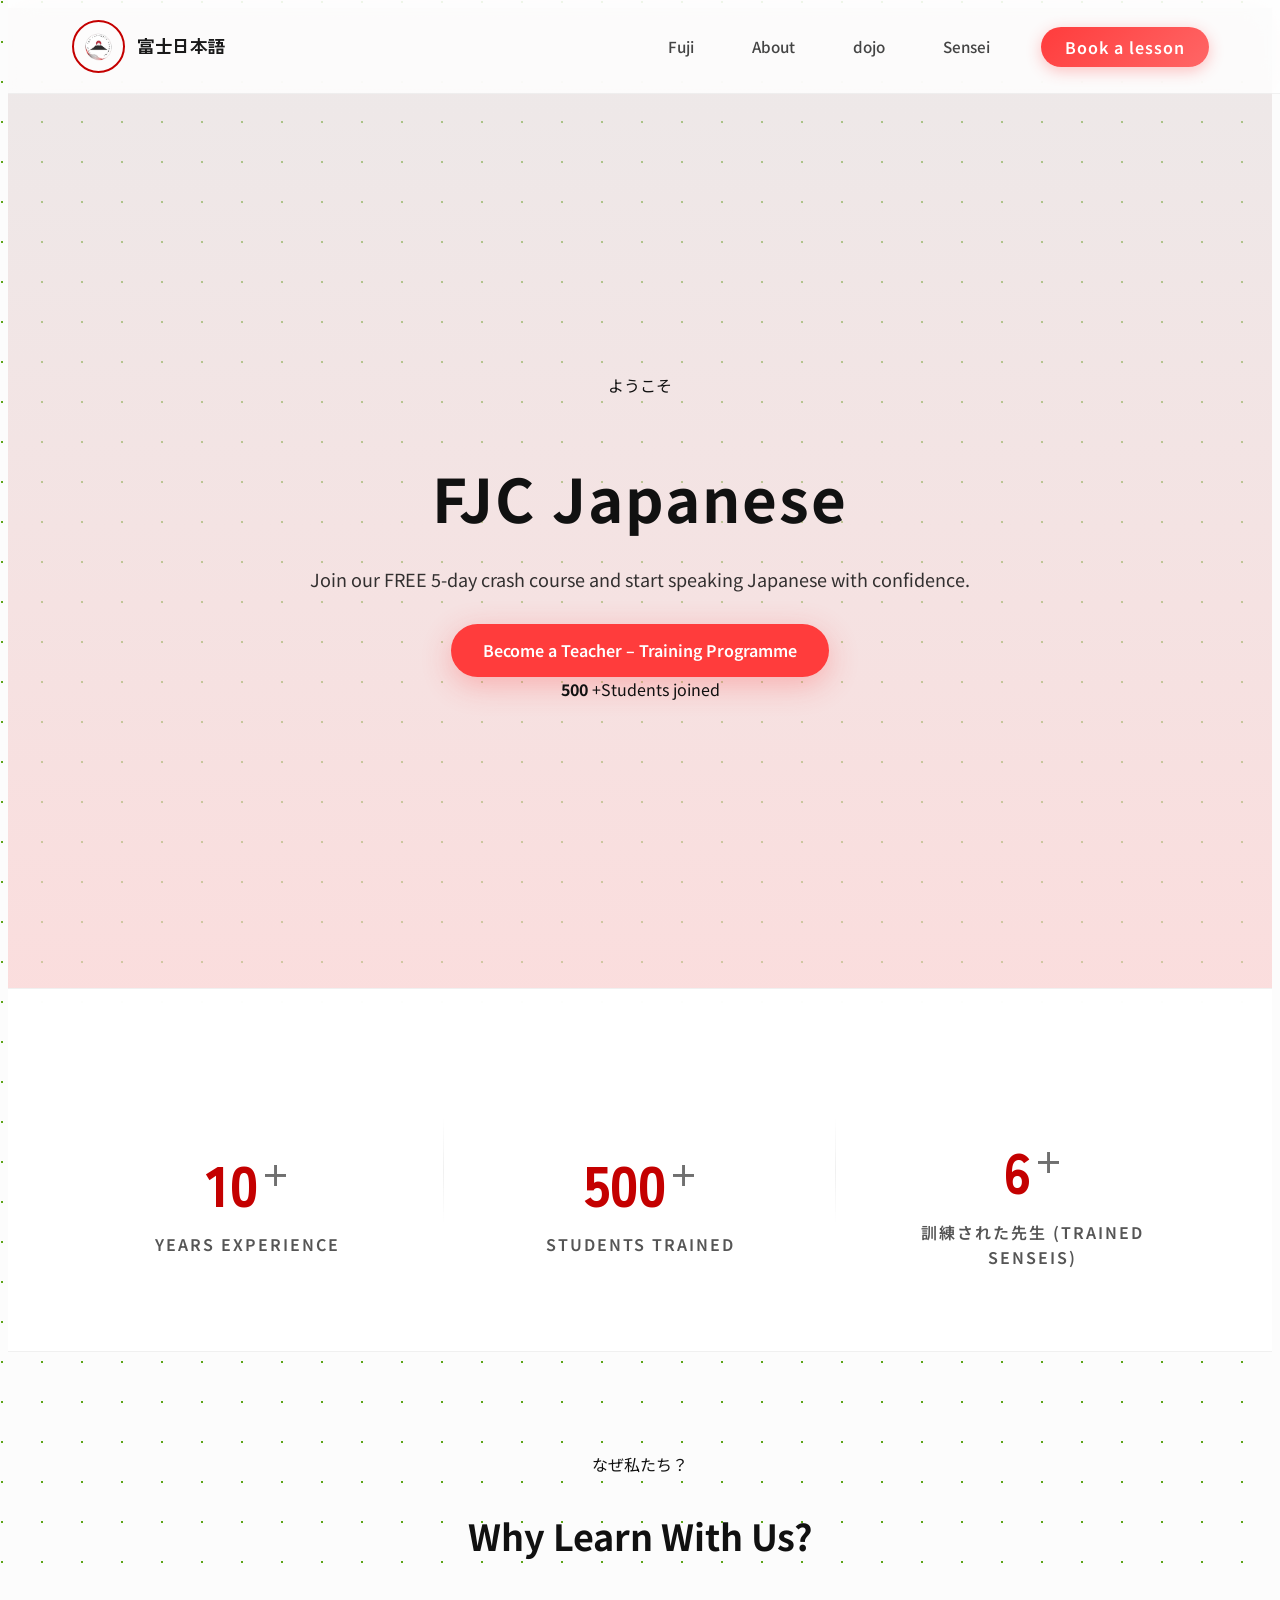
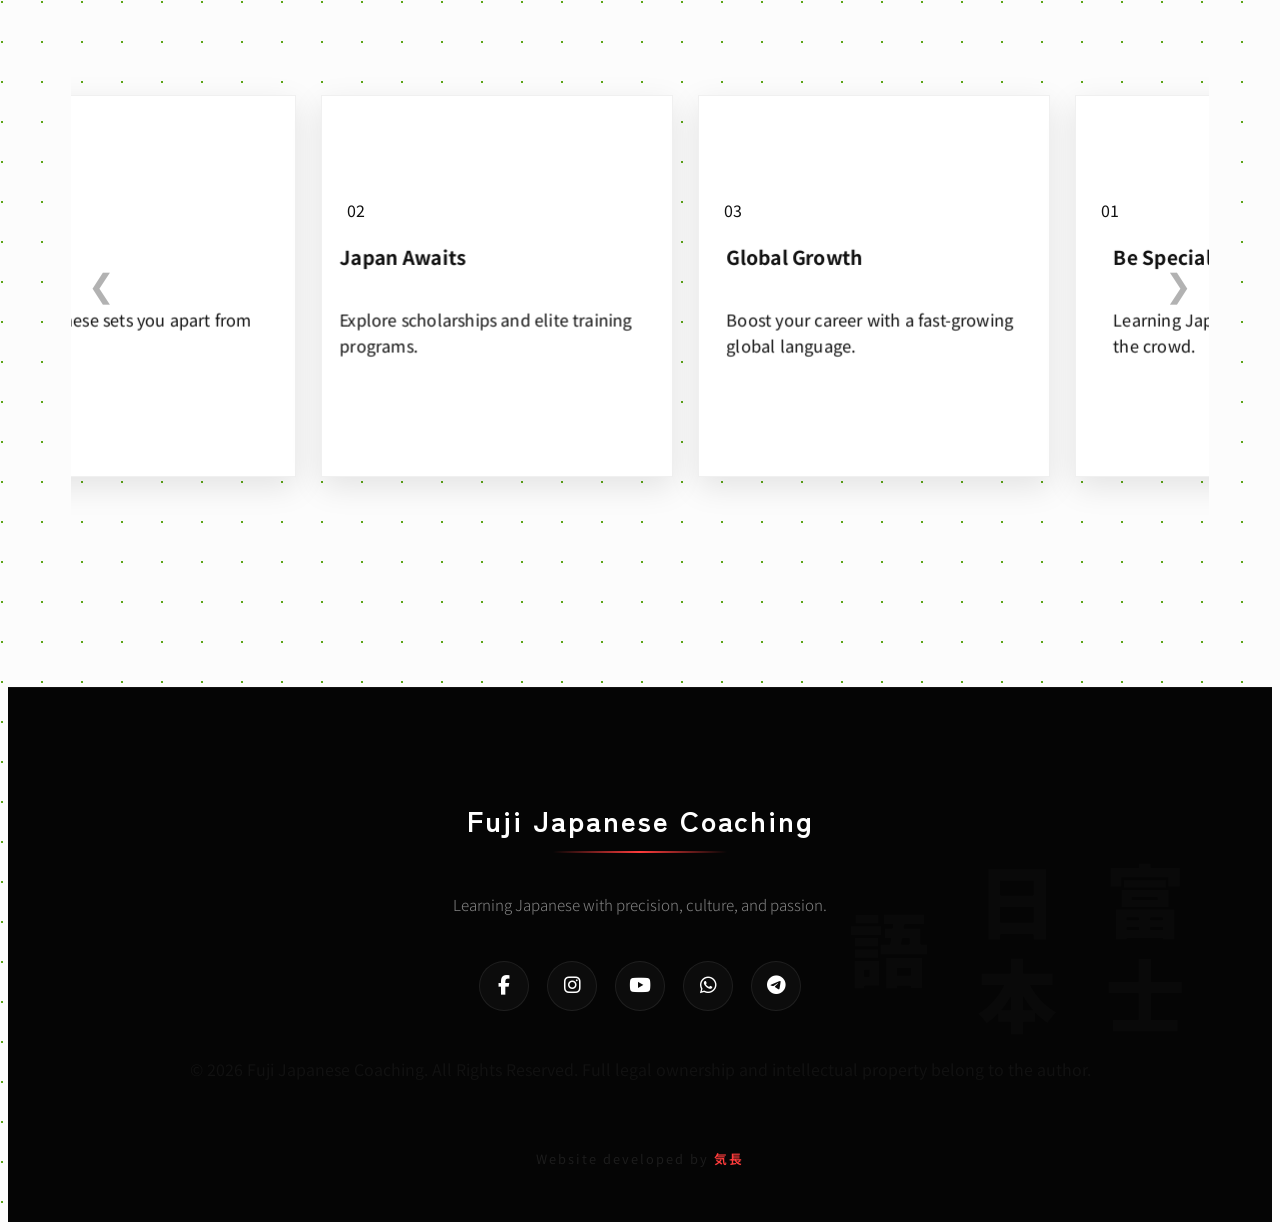
==== commit 16d52d3d: "Update index.html" ====
--- a/index.html
+++ b/index.html
@@ -34,7 +34,7 @@
         <p class="hero-subtext" id="rotating-text">Join our FREE 5-day crash course and start speaking Japanese with confidence.</p>
         
         <div class="hero-actions">
-            <a href="javascript:void(0)" class="btn" id="register-btn"> Become a Teacher – Training Probram</a>
+            <a href="javascript:void(0)" class="btn" id="register-btn"> Become a Teacher – Training Programme</a>
             <div class="hero-stat-mini">
                 <strong class="counter" data-target="500">0</strong>
                 <span>+Students joined</span>
@@ -169,3 +169,4 @@
 <script src="js/translate.js" defer></script>
 </body>
 </html>
+
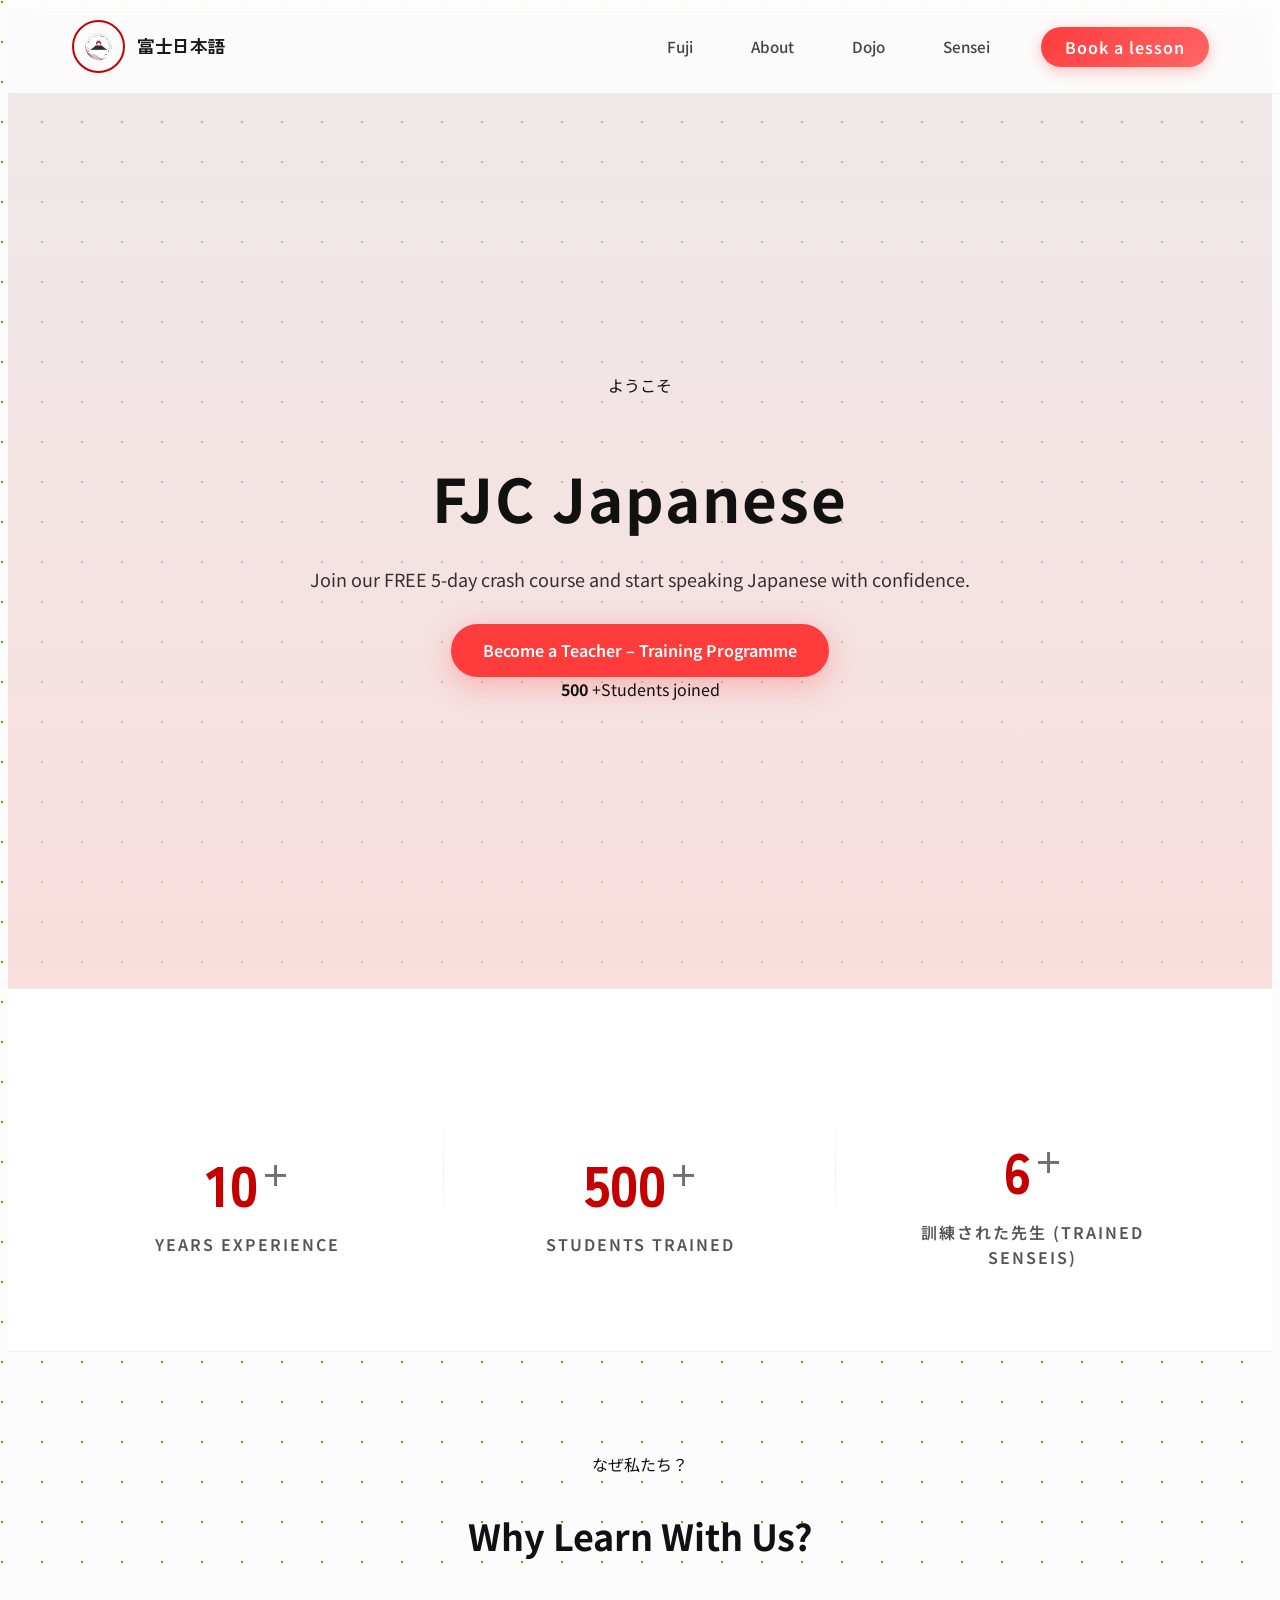
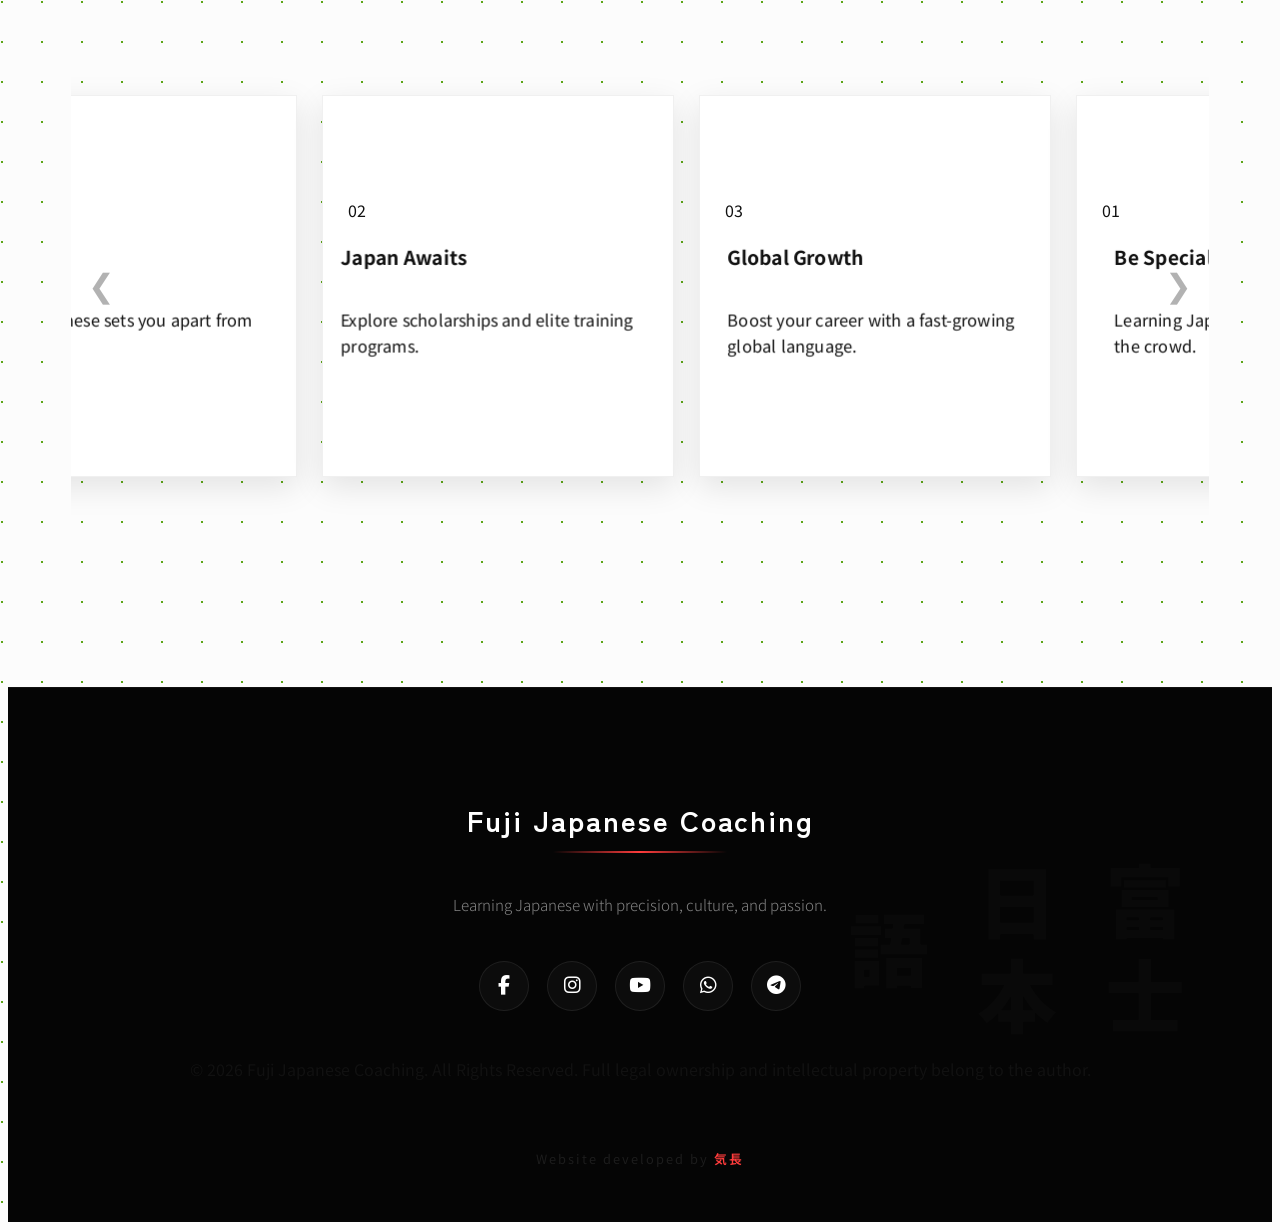
==== commit 6d815a0b: "Update index.html" ====
--- a/index.html
+++ b/index.html
@@ -21,7 +21,7 @@
         <nav class="nav-links">
             <a href="index.html">Fuji</a>
             <a href="about.html">About</a>
-            <a href="dojo.html">dojo</a>
+            <a href="dojo.html">Dojo</a>
             <a href="sensei.html">Sensei</a>
             <a href="https://docs.google.com/forms/d/e/1FAIpQLSfliyLvwOg9tHByiZltqmypr33xbGVwbjqziv8R7DSxpZICjg/viewform?usp=sf_link" class="book-btn">Book a lesson</a>
         </nav>
@@ -170,3 +170,4 @@
 </body>
 </html>
 
+
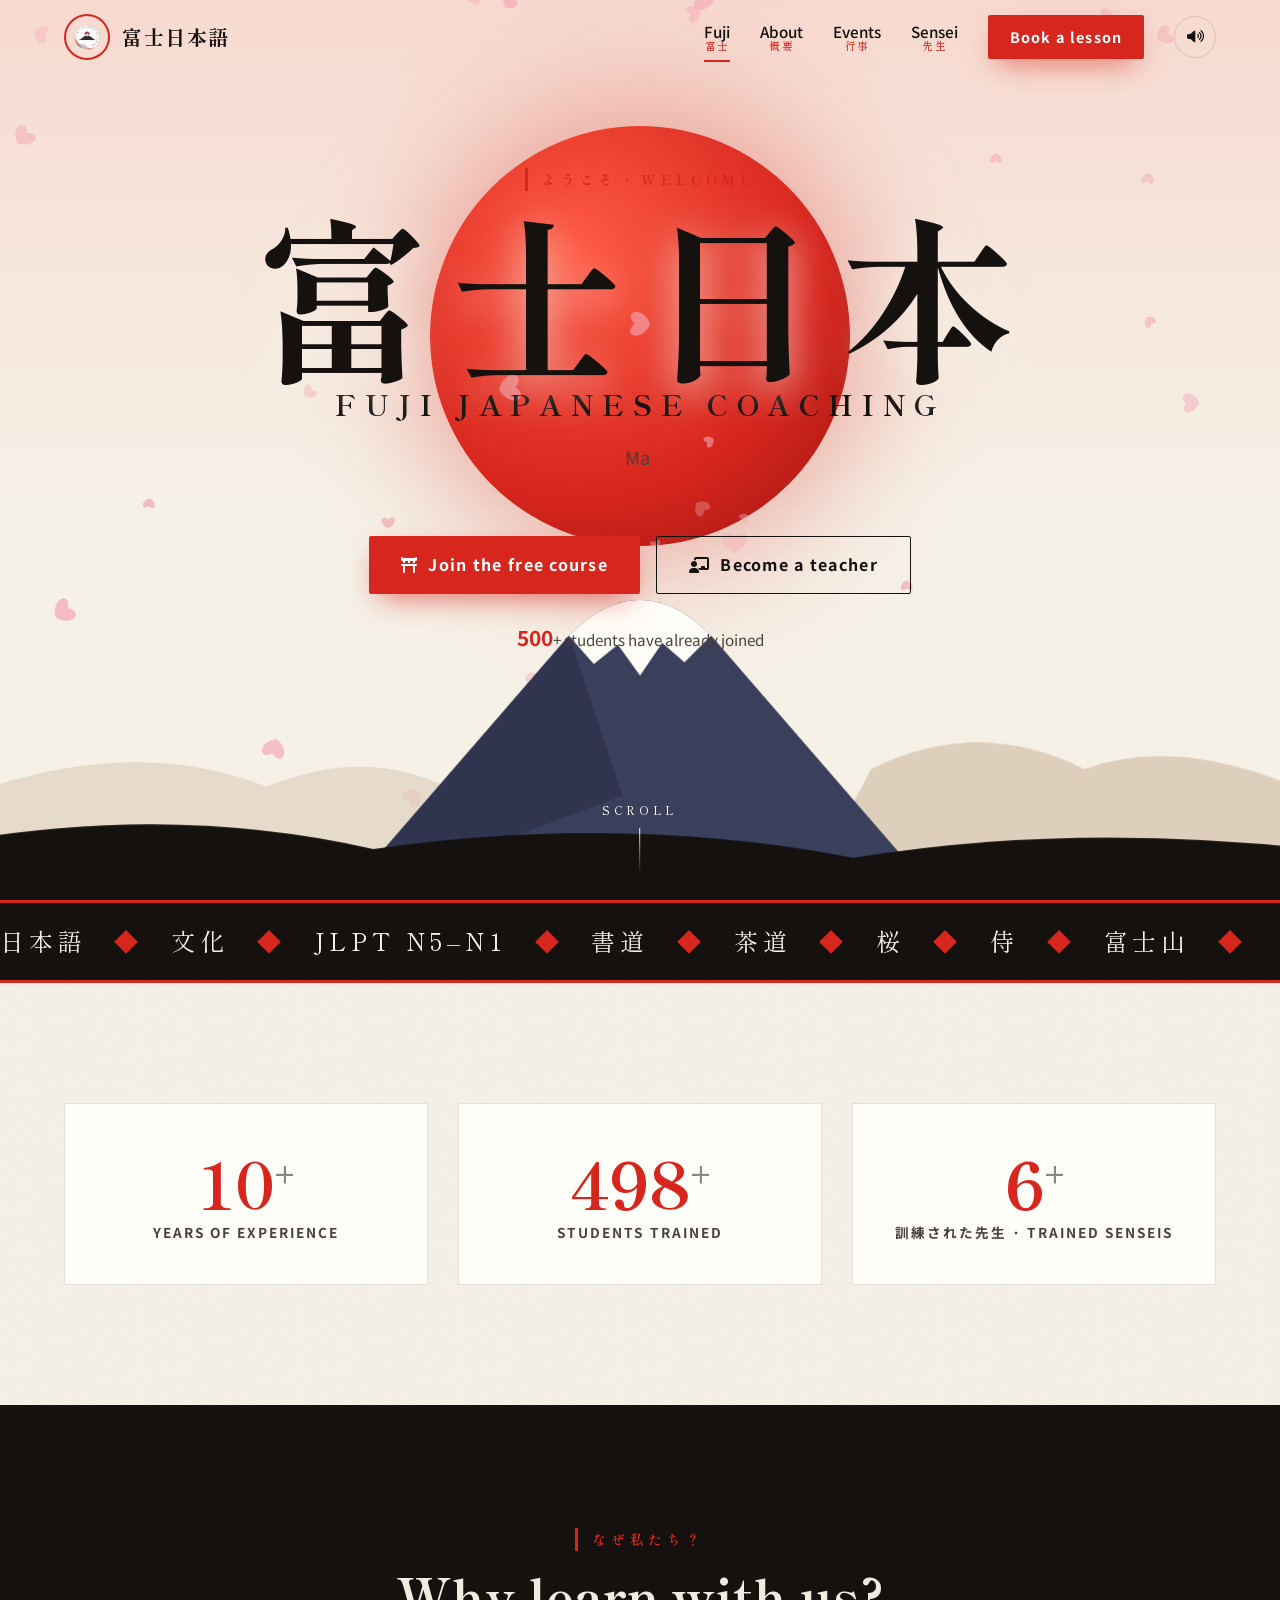
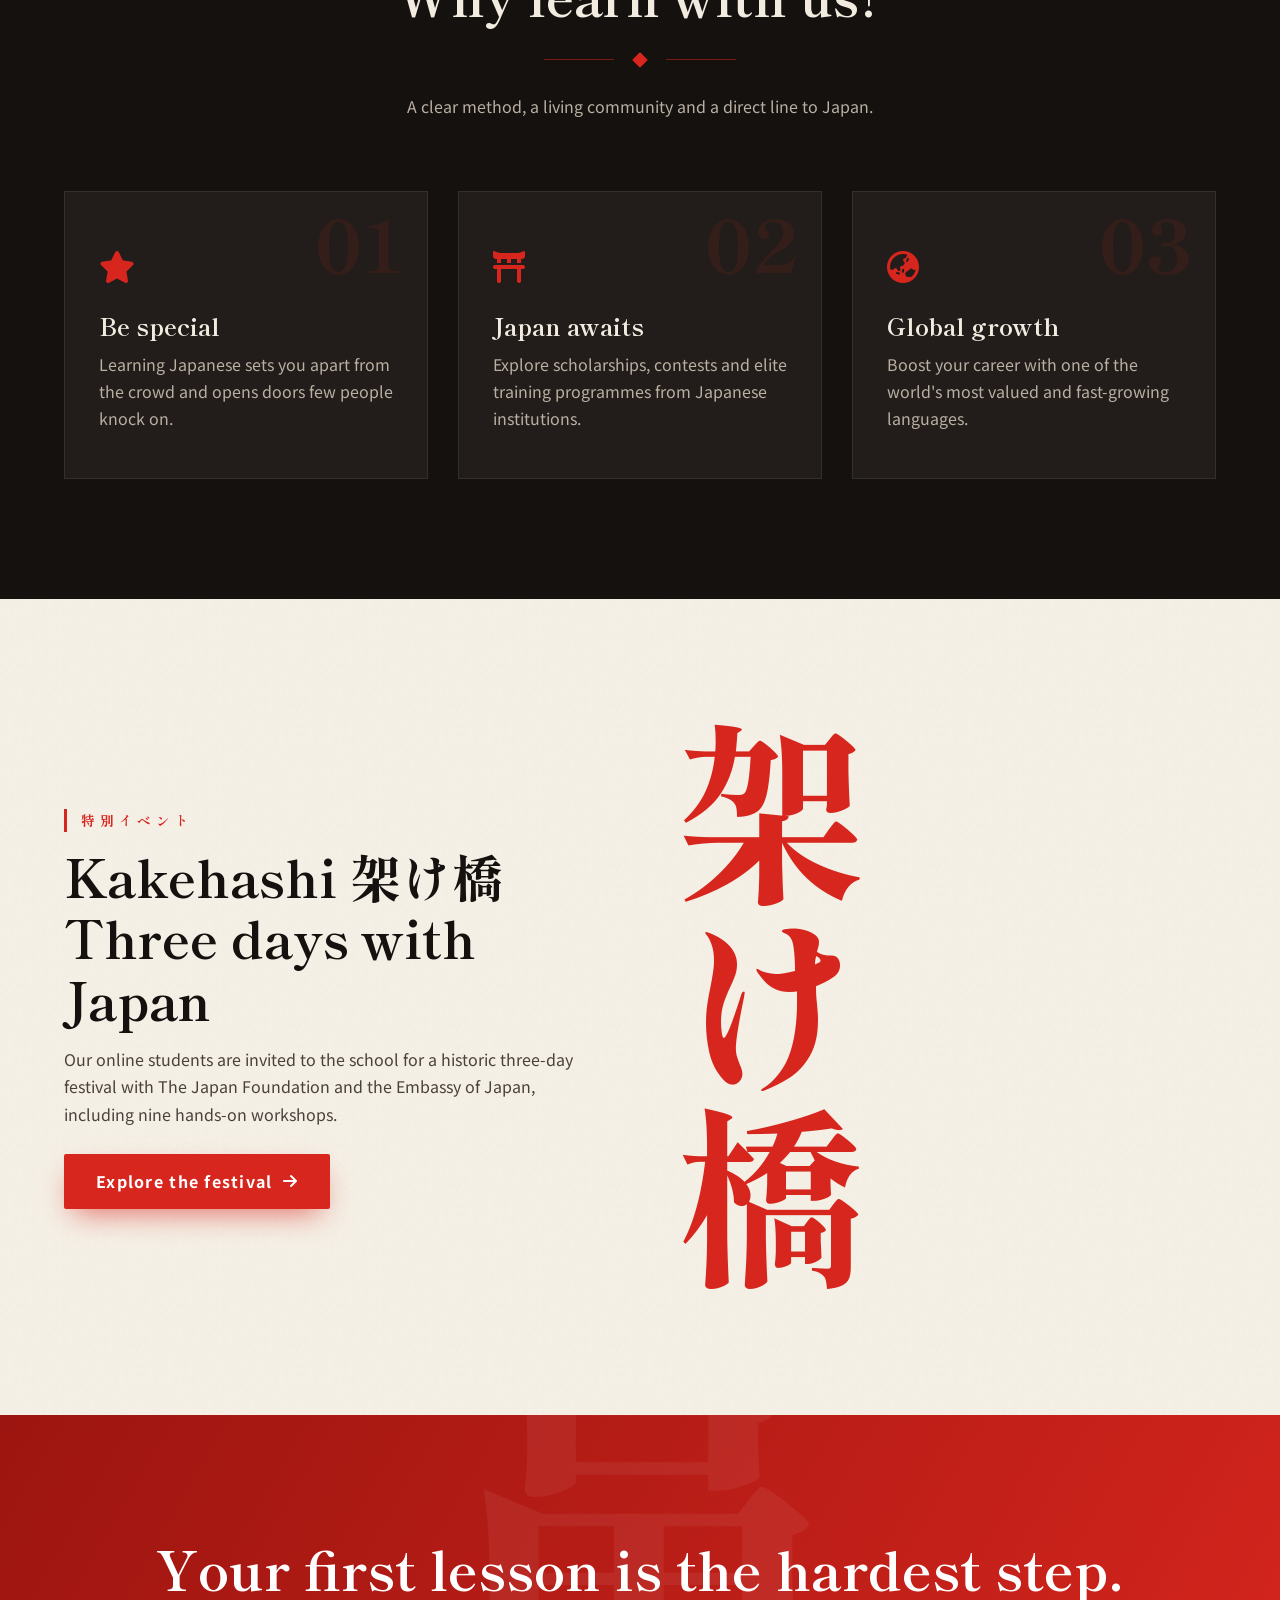
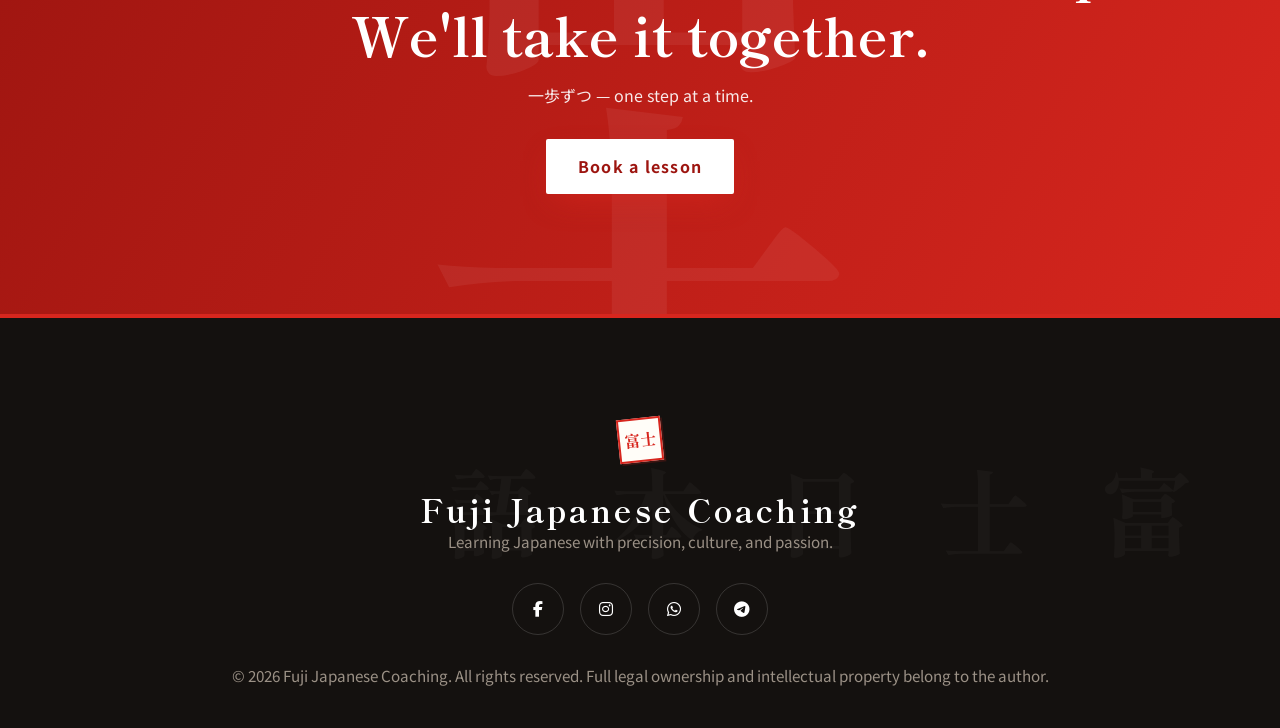
==== commit 9347bca5: "Add files via upload" ====
--- a/index.html
+++ b/index.html
@@ -1,173 +1,114 @@
-<!DOCTYPE html>
-<html lang="en">
-<head>
-<meta charset="UTF-8">
-<meta name="viewport" content="width=device-width, initial-scale=1.0">
-<link rel="stylesheet" href="css/index.css">
-<link rel="shortcut icon" href="images/favicon.png" type="image/x-icon">
-<link rel="stylesheet" href="https://cdnjs.cloudflare.com/ajax/libs/font-awesome/6.5.1/css/all.min.css">
-<!-- Japanese Fonts -->
-<link href="https://fonts.googleapis.com/css2?family=Noto+Sans+JP:wght@300;400;600;700&family=Zen+Kaku+Gothic+New:wght@400;700&display=swap" rel="stylesheet">
-<title>Fuji For Japanese Coaching</title>
-</head>
-
-<body>
-<header>
-    <div class="container navbar">
-        <div class="logo">
-            <img src="images/logo.png">
-            <strong>富士日本語</strong> </div>
-        <div class="menu-btn">☰</div>
-        <nav class="nav-links">
-            <a href="index.html">Fuji</a>
-            <a href="about.html">About</a>
-            <a href="dojo.html">Dojo</a>
-            <a href="sensei.html">Sensei</a>
-            <a href="https://docs.google.com/forms/d/e/1FAIpQLSfliyLvwOg9tHByiZltqmypr33xbGVwbjqziv8R7DSxpZICjg/viewform?usp=sf_link" class="book-btn">Book a lesson</a>
-        </nav>
-    </div>
-</header>
-
-<section class="hero">    
-    <div class="hero-content">
-        <span class="jp-sub">ようこそ</span> <h1>FJC <span class="highlight">Japanese</span></h1>
-        <p class="hero-subtext" id="rotating-text">Join our FREE 5-day crash course and start speaking Japanese with confidence.</p>
-        
-        <div class="hero-actions">
-            <a href="javascript:void(0)" class="btn" id="register-btn"> Become a Teacher – Training Programme</a>
-            <div class="hero-stat-mini">
-                <strong class="counter" data-target="500">0</strong>
-                <span>+Students joined</span>
-            </div>
-        </div>
-    </div>
-</section>
-
-<section class="section stats-bar">
-    <div class="container">
-        <div class="sensei-stats">
-            <div class="stat">
-                <h3 class="counter" data-target="10">0</h3>
-                <p>Years Experience</p>
-            </div>
-            <div class="stat">
-                <h3 class="counter" data-target="500">0</h3>
-                <p>Students Trained</p>
-            </div>
-           <div class="stat">
-                 <h3 class="counter" data-target="6">0</h3>
-                 <p>訓練された先生 (Trained Senseis)</p> 
-           </div>
-        </div>
-    </div>
-</section>
-
-<section class="carousel-section section">
-    <div class="container">
-        <div class="section-title">
-            <span class="jp-sub">なぜ私たち？</span> <h2>Why Learn With Us?</h2>
-        </div>
-
-        <div class="carousel-wrapper">
-            <button class="carousel-btn left">&#10094;</button>
-            <div class="carousel-track">
-                <div class="card">
-                    <div class="card-num">01</div>
-                    <h3>Be Special</h3>
-                    <p>Learning Japanese sets you apart from the crowd.</p>
-                </div>
-                <div class="card">
-                    <div class="card-num">02</div>
-                    <h3>Japan Awaits</h3>
-                    <p>Explore scholarships and elite training programs.</p>
-                </div>
-                <div class="card">
-                    <div class="card-num">03</div>
-                    <h3>Global Growth</h3>
-                    <p>Boost your career with a fast-growing global language.</p>
-                </div>
-            </div>
-            <button class="carousel-btn right">&#10095;</button>
-        </div>
-    </div>
-</section>
-<!-- ==========================register===================== -->
-<div id="teacherModal" class="modal-overlay">
-    <div class="modal-content training-theme">
-        <span class="close-modal">&times;</span>
-        <span class="jp-sub">教員養成プログラム</span>
-        <h2>Teacher Training Program</h2>
-        <p class="modal-intro">Select your preferred training path to begin your journey as a certified coach.</p>
-        
-        <div class="teacher-grid single-option">
-            <div class="teacher-card training-card">
-                <div class="training-badge">Professional Track</div>
-                <div class="teacher-img">
-                    <img src="images/yasmine.jpg" alt="Yasmine Sensei">
-                </div>
-                <div class="teacher-info">
-                    <h3>One-on-One Training</h3>
-                    <span class="label-trained">Trained Teacher Program</span>
-                    <div class="program-details">
-                        <p><i class="fas fa-chalkboard-teacher"></i> Personalized Mentorship</p>
-                        <p><i class="fas fa-certificate"></i> Certification Included</p>
-                        <p><i class="fas fa- hourglass-half"></i> Flexible Schedule</p>
-                    </div>
-                    <a href="https://docs.google.com/forms/d/e/1FAIpQLSfliyLvwOg9tHByiZltqmypr33xbGVwbjqziv8R7DSxpZICjg/viewform?usp=sf_link" class="btn training-btn" target="_blank">Register for Program</a>
-                </div>
-            </div>
-        </div>
-    </div>
-</div>
-<!-- =============================================== -->
- <!-- =================== FOOTER======================= -->
-<footer class="footer">
-
-<div class="container footer-container">
-
-<div class="footer-brand">
-<h3>Fuji Japanese Coaching</h3>
-<p>Learning Japanese with precision, culture, and passion.</p>
-</div>
-
-<div class="footer-social">
-
-<a href="https://www.facebook.com/share/18FfwqDDXB/" class="social-icon" target="_blank">
-<i class="fab fa-facebook-f"></i>
-</a>
-
-<a href="https://www.instagram.com/fuji.forjapanesecoaching?igsh=aGVtMzJmOGIxbjli" class="social-icon" target="_blank" >
-<i class="fab fa-instagram"></i>
-</a>
-
-<a href="https://t.me/%2Bd2MMLCcc-bA4NTU0?utm_source=ig&utm_medium=social&utm_content=link_in_bio&fbclid=PAZXh0bgNhZW0CMTEAc3J0YwZhcHBfaWQPNTY3MDY3MzQzMzUyNDI3AAGn0mXFn7Lt8Mhagv6nnR4ngmQQeOTekeOFQygSRZqmJdQWEm0ef4AXg7FGAq4_aem_ubkTF_bpvjOEiiTdHKcyLg" class="social-icon">
-<i class="fab fa-youtube"></i>
-</a>
-
-<a href="https://wa.me/2130797305798" class="social-icon" target="_blank">
-<i class="fab fa-whatsapp"></i>
-</a>
-
-<a href="https://t.me/%2Bd2MMLCcc-bA4NTU0?utm_source=ig&utm_medium=social&utm_content=link_in_bio&fbclid=PAZXh0bgNhZW0CMTEAc3J0YwZhcHBfaWQPNTY3MDY3MzQzMzUyNDI3AAGn0mXFn7Lt8Mhagv6nnR4ngmQQeOTekeOFQygSRZqmJdQWEm0ef4AXg7FGAq4_aem_ubkTF_bpvjOEiiTdHKcyLg" class="social-icon" target="_blank">
-<i class="fab fa-telegram"></i>
-</a>
-
-</div>
-
-<p>© 2026 Fuji Japanese Coaching. All Rights Reserved. Full legal ownership and intellectual property belong to the author.</p>
-<p class="dev">
-    Website developed by 
-    <a href="https://www.instagram.com/b.essadiq?igsh=aGVuYjFxcDhzNTFn" target="_blank" class="dev-link">
-        <span>気長</span>
-    </a>
-</p>
-
-</div>
-
-</footer>
-<script src="js/script.js"  defer></script>
-<script src="js/translate.js" defer></script>
-</body>
-</html>
-
-
+<!DOCTYPE html>
+<html lang="en">
+<head>
+<meta charset="UTF-8">
+<meta name="viewport" content="width=device-width, initial-scale=1.0">
+<title>Fuji Japanese Coaching | 富士日本語</title>
+<meta name="description" content="Learn Japanese with clarity, culture and passion. Free 5-day crash course, JLPT coaching and teacher training.">
+<link rel="shortcut icon" href="images/favicon.png" type="image/x-icon">
+<link rel="stylesheet" href="https://cdnjs.cloudflare.com/ajax/libs/font-awesome/6.5.1/css/all.min.css">
+<link rel="stylesheet" href="css/style.css">
+</head>
+<body data-page="home">
+
+<main>
+<section class="hero">
+  <div class="sun"></div>
+  <div class="hero-content container">
+    <span class="eyebrow">ようこそ · WELCOME</span>
+    <div class="kanji-big" aria-hidden="true"><span>富</span><span>士</span><span>日</span><span>本</span></div>
+    <h1>FUJI JAPANESE COACHING</h1>
+    <p class="typer" data-lines='["Join our FREE 5-day crash course and start speaking Japanese with confidence.","Master Japanese basics quickly with expert guidance.","Unlock Japanese culture and communication in just 5 days.","Step into the world of the Japanese language with ease."]'></p>
+    <div class="hero-actions">
+      <a class="btn" href="https://docs.google.com/forms/d/e/1FAIpQLSfliyLvwOg9tHByiZltqmypr33xbGVwbjqziv8R7DSxpZICjg/viewform?usp=sf_link" target="_blank" rel="noopener"><i class="fas fa-torii-gate"></i><span>Join the free course</span></a>
+      <a class="btn ghost" href="#" data-open="teacherModal"><i class="fas fa-chalkboard-teacher"></i><span>Become a teacher</span></a>
+    </div>
+    <p class="hero-mini"><strong class="counter" data-target="500">0</strong>+ students have already joined</p>
+  </div>
+
+  <!-- Mount Fuji, layered SVG -->
+  <svg class="hero-fuji" viewBox="0 0 1440 420" preserveAspectRatio="none" aria-hidden="true">
+    <g class="layer"><path d="M-40 420 L-40 300 Q150 230 300 290 Q420 240 520 300 L560 420Z" fill="#d9c9b4" opacity=".55"/></g>
+    <g class="layer"><path d="M900 420 L980 270 Q1100 210 1220 270 Q1330 230 1480 300 L1480 420Z" fill="#cdb9a0" opacity=".6"/></g>
+    <g class="layer">
+      <path d="M380 420 L640 120 Q720 40 800 120 L1060 420Z" fill="#3a3f5c"/>
+      <path d="M640 120 Q720 40 800 120 L770 150 L745 128 L720 165 L695 130 L668 152Z" fill="#fffdf8"/>
+      <path d="M380 420 L640 120 L700 300Z" fill="#1d2038" opacity=".35"/>
+    </g>
+    <g class="layer"><path d="M-40 420 L-40 350 Q200 310 420 360 Q700 320 960 370 Q1200 330 1480 360 L1480 420Z" fill="#14110f"/></g>
+  </svg>
+  <div class="scroll-hint">SCROLL<i></i></div>
+</section>
+
+<div class="marquee" aria-hidden="true"><div>
+  <span>日本語</span><b>◆</b><span>文化</span><b>◆</b><span>JLPT N5–N1</span><b>◆</b><span>書道</span><b>◆</b><span>茶道</span><b>◆</b><span>桜</span><b>◆</b><span>侍</span><b>◆</b><span>富士山</span><b>◆</b>
+  <span>日本語</span><b>◆</b><span>文化</span><b>◆</b><span>JLPT N5–N1</span><b>◆</b><span>書道</span><b>◆</b><span>茶道</span><b>◆</b><span>桜</span><b>◆</b><span>侍</span><b>◆</b><span>富士山</span><b>◆</b>
+</div></div>
+
+<section class="section">
+  <div class="container">
+    <div class="stats">
+      <div class="stat reveal" data-tilt><h3 class="counter" data-target="10">0</h3><p>Years of experience</p></div>
+      <div class="stat reveal" data-delay="1" data-tilt><h3 class="counter" data-target="500">0</h3><p>Students trained</p></div>
+      <div class="stat reveal" data-delay="2" data-tilt><h3 class="counter" data-target="6">0</h3><p>訓練された先生 · Trained Senseis</p></div>
+    </div>
+  </div>
+</section>
+
+<section class="section dark">
+  <div class="container">
+    <div class="section-head reveal">
+      <span class="eyebrow">なぜ私たち？</span>
+      <h2>Why learn with us?</h2>
+      <div class="divider">◆</div>
+      <p>A clear method, a living community and a direct line to Japan.</p>
+    </div>
+    <div class="grid g3">
+      <div class="card reveal" data-tilt><span class="num">01</span><div class="ico"><i class="fas fa-star"></i></div><h3>Be special</h3><p>Learning Japanese sets you apart from the crowd and opens doors few people knock on.</p></div>
+      <div class="card reveal" data-delay="1" data-tilt><span class="num">02</span><div class="ico"><i class="fas fa-torii-gate"></i></div><h3>Japan awaits</h3><p>Explore scholarships, contests and elite training programmes from Japanese institutions.</p></div>
+      <div class="card reveal" data-delay="2" data-tilt><span class="num">03</span><div class="ico"><i class="fas fa-earth-asia"></i></div><h3>Global growth</h3><p>Boost your career with one of the world's most valued and fast-growing languages.</p></div>
+    </div>
+  </div>
+</section>
+
+<section class="section">
+  <div class="container split">
+    <div class="reveal left">
+      <span class="eyebrow">特別イベント</span>
+      <h2 style="font-size:clamp(2rem,4.5vw,3.2rem);margin-bottom:16px">Kakehashi 架け橋<br>Three days with Japan</h2>
+      <p style="color:var(--ink-soft);margin-bottom:26px">Our online students are invited to the school for a historic three-day festival with The Japan Foundation and the Embassy of Japan, including nine hands-on workshops.</p>
+      <a class="btn" href="events.html"><span>Explore the festival</span><i class="fas fa-arrow-right"></i></a>
+    </div>
+    <div class="reveal right" style="text-align:center">
+      <div class="tategaki" style="font-size:clamp(7rem,16vw,12rem);color:var(--red);line-height:1;font-weight:800">架け橋</div>
+    </div>
+  </div>
+</section>
+
+<section class="section cta-band">
+  <div class="container reveal" style="position:relative;z-index:2">
+    <h2 style="font-size:clamp(2rem,5vw,3.4rem);margin-bottom:16px">Your first lesson is the hardest step.<br>We'll take it together.</h2>
+    <p style="margin-bottom:30px;opacity:.9">一歩ずつ — one step at a time.</p>
+    <a class="btn" href="https://docs.google.com/forms/d/e/1FAIpQLSfliyLvwOg9tHByiZltqmypr33xbGVwbjqziv8R7DSxpZICjg/viewform?usp=sf_link" target="_blank" rel="noopener"><span>Book a lesson</span></a>
+  </div>
+</section>
+</main>
+
+<!-- Teacher modal -->
+<div class="modal" id="teacherModal">
+  <div class="modal-box">
+    <button class="modal-x" aria-label="Close">&times;</button>
+    <div class="ph"><div class="fb">先生</div><img src="images/yasmine.jpg" alt="Yasmine Sensei"></div>
+    <div class="txt">
+      <span class="eyebrow">教員養成</span>
+      <h3>Teacher Training Programme</h3>
+      <p style="color:var(--ink-soft)">One-on-one mentorship to become a certified Fuji coach.</p>
+      <ul><li>Personalised mentorship</li><li>Certification included</li><li>Flexible schedule</li></ul>
+      <a class="btn" href="https://docs.google.com/forms/d/e/1FAIpQLSfliyLvwOg9tHByiZltqmypr33xbGVwbjqziv8R7DSxpZICjg/viewform?usp=sf_link" target="_blank" rel="noopener"><span>Register for the programme</span></a>
+    </div>
+  </div>
+</div>
+
+<script src="js/main.js" defer></script>
+</body>
+</html>
--- a/css/style.css
+++ b/css/style.css
@@ -0,0 +1,284 @@
+/* =========================================================
+   FUJI JAPANESE COACHING — 富士日本語  |  Global stylesheet
+   Palette: washi paper, sumi ink, vermilion, a touch of gold
+   ========================================================= */
+@import url('https://fonts.googleapis.com/css2?family=Noto+Sans+JP:wght@300;400;500;700;900&family=Shippori+Mincho:wght@500;700;800&family=Zen+Kaku+Gothic+New:wght@400;700;900&display=swap');
+
+:root{
+  --washi:#f6f1e7; --washi-2:#efe7d6; --paper:#fffdf8;
+  --sumi:#14110f; --sumi-2:#221d1a; --ink-soft:#4a413b;
+  --red:#d7261e; --red-deep:#9d1510; --gold:#c9a24a;
+  --line:rgba(20,17,15,.12);
+  --serif:'Shippori Mincho','Noto Serif JP',serif;
+  --sans:'Noto Sans JP','Zen Kaku Gothic New',sans-serif;
+  --ease:cubic-bezier(.22,1,.36,1);
+  --shadow:0 24px 60px -24px rgba(20,17,15,.35);
+}
+*{margin:0;padding:0;box-sizing:border-box}
+html{scroll-behavior:smooth}
+body{font-family:var(--sans);color:var(--sumi);background:var(--washi);line-height:1.7;overflow-x:hidden;
+  background-image:url("data:image/svg+xml,%3Csvg xmlns='http://www.w3.org/2000/svg' width='160' height='160'%3E%3Cfilter id='n'%3E%3CfeTurbulence baseFrequency='.9' numOctaves='2' stitchTiles='stitch'/%3E%3CfeColorMatrix values='0 0 0 0 .3 0 0 0 0 .25 0 0 0 0 .2 0 0 0 .06 0'/%3E%3C/filter%3E%3Crect width='160' height='160' filter='url(%23n)'/%3E%3C/svg%3E");}
+a{color:inherit;text-decoration:none}
+img{max-width:100%;display:block}
+.container{width:90%;max-width:1200px;margin:auto}
+::selection{background:var(--red);color:#fff}
+
+/* ---------- progress bar & page curtain ---------- */
+#progress{position:fixed;top:0;left:0;height:3px;width:0;background:linear-gradient(90deg,var(--red),var(--gold));z-index:3000}
+#curtain{position:fixed;inset:0;background:var(--sumi);z-index:5000;transform:translateY(0);pointer-events:none;
+  display:flex;align-items:center;justify-content:center;transition:transform .7s var(--ease)}
+#curtain span{font-family:var(--serif);font-size:clamp(3rem,10vw,7rem);color:var(--red);writing-mode:vertical-rl;letter-spacing:.2em}
+body.ready #curtain{transform:translateY(-101%)}
+body.leaving #curtain{transform:translateY(0);pointer-events:all}
+#sakura{position:fixed;inset:0;pointer-events:none;z-index:1}
+.ripple{position:fixed;border-radius:50%;pointer-events:none;z-index:6000;transform:translate(-50%,-50%) scale(0);
+  background:radial-gradient(circle,rgba(215,38,30,.35),rgba(20,17,15,.12) 60%,transparent 70%);animation:ripple .8s var(--ease) forwards}
+@keyframes ripple{to{transform:translate(-50%,-50%) scale(1);opacity:0}}
+
+/* ---------- header ---------- */
+header.site{position:fixed;top:0;width:100%;z-index:2000;transition:all .4s var(--ease);padding:14px 0}
+header.site.scrolled{background:rgba(246,241,231,.88);backdrop-filter:blur(14px);box-shadow:0 1px 0 var(--line);padding:6px 0}
+.navbar{display:flex;align-items:center;justify-content:space-between;gap:20px}
+.logo{display:flex;align-items:center;gap:12px;font-family:var(--serif);font-weight:800;font-size:1.25rem;letter-spacing:.08em}
+.logo img{width:46px;height:46px;border-radius:50%;object-fit:cover;border:2px solid var(--red);transition:transform .8s var(--ease)}
+.logo:hover img{transform:rotate(360deg) scale(1.08)}
+.nav-links{display:flex;align-items:center;gap:30px}
+.nav-links a.nav{position:relative;font-weight:500;font-size:.95rem;padding:4px 0;display:flex;flex-direction:column;align-items:center;line-height:1.2}
+.nav-links a.nav small{font-family:var(--serif);font-size:.65rem;color:var(--red);letter-spacing:.2em}
+.nav-links a.nav::after{content:"";position:absolute;bottom:-6px;left:50%;width:0;height:2px;background:var(--red);transition:.4s var(--ease);transform:translateX(-50%)}
+.nav-links a.nav:hover::after,.nav-links a.nav.active::after{width:100%}
+.btn{display:inline-flex;align-items:center;gap:10px;padding:14px 32px;border-radius:2px;background:var(--red);color:#fff;font-weight:700;letter-spacing:.08em;
+  border:none;cursor:pointer;position:relative;overflow:hidden;transition:transform .4s var(--ease),box-shadow .4s;box-shadow:0 12px 30px -10px rgba(215,38,30,.7);font-family:var(--sans);font-size:1rem}
+.btn::before{content:"";position:absolute;inset:0;background:var(--sumi);transform:translateX(-101%);transition:transform .5s var(--ease)}
+.btn>*,.btn{z-index:0}.btn span,.btn i{position:relative;z-index:1}
+.btn:hover::before{transform:translateX(0)}
+.btn:hover{transform:translateY(-4px);box-shadow:0 18px 36px -12px rgba(20,17,15,.6)}
+.btn.ghost{background:transparent;color:var(--sumi);border:1.5px solid var(--sumi);box-shadow:none}
+.btn.ghost::before{background:var(--red)}
+.btn.ghost:hover{color:#fff;border-color:var(--red)}
+.btn.sm{padding:10px 22px;font-size:.9rem}
+.sound-toggle{width:42px;height:42px;border-radius:50%;border:1.5px solid var(--line);background:transparent;cursor:pointer;color:var(--sumi);transition:.3s}
+.sound-toggle:hover{border-color:var(--red);color:var(--red);transform:scale(1.1)}
+.menu-btn{display:none;font-size:1.8rem;cursor:pointer;z-index:2100;background:none;border:none;color:inherit}
+
+/* ---------- typography helpers ---------- */
+.eyebrow{display:inline-block;font-family:var(--serif);color:var(--red);letter-spacing:.35em;font-size:.85rem;font-weight:700;padding-left:14px;border-left:3px solid var(--red);margin-bottom:14px}
+h1,h2,h3{font-family:var(--serif);line-height:1.2}
+.section{padding:120px 0;position:relative;z-index:2}
+.section-head{text-align:center;max-width:720px;margin:0 auto 70px}
+.section-head h2{font-size:clamp(2rem,4.5vw,3.2rem);margin-bottom:14px}
+.section-head p{color:var(--ink-soft)}
+.divider{display:flex;justify-content:center;align-items:center;gap:18px;margin:20px auto;color:var(--red)}
+.divider::before,.divider::after{content:"";width:70px;height:1px;background:var(--red);opacity:.5}
+.hanko{display:inline-flex;align-items:center;justify-content:center;width:44px;height:44px;border:2px solid var(--red);color:var(--red);font-family:var(--serif);font-weight:800;transform:rotate(-6deg);background:var(--paper);box-shadow:2px 2px 0 rgba(215,38,30,.2)}
+.dark{background:var(--sumi);color:#f1ebe0}
+.dark .section-head p{color:#b9afa2}
+.tategaki{writing-mode:vertical-rl;text-orientation:upright;font-family:var(--serif)}
+
+/* reveal */
+.reveal{opacity:0;transform:translateY(50px);transition:opacity 1s var(--ease),transform 1s var(--ease)}
+.reveal.show{opacity:1;transform:none}
+.reveal.left{transform:translateX(-60px)}.reveal.right{transform:translateX(60px)}
+.reveal.left.show,.reveal.right.show{transform:none}
+[data-delay="1"]{transition-delay:.1s}[data-delay="2"]{transition-delay:.2s}[data-delay="3"]{transition-delay:.3s}[data-delay="4"]{transition-delay:.4s}
+
+/* ---------- HERO ---------- */
+.hero{min-height:100vh;display:flex;align-items:center;justify-content:center;text-align:center;position:relative;overflow:hidden;
+  background:linear-gradient(180deg,#f7d9cf 0%,#f6f1e7 55%,#f6f1e7 100%);padding:120px 0 200px}
+.sun{position:absolute;top:14%;left:50%;width:min(46vw,420px);aspect-ratio:1;border-radius:50%;transform:translateX(-50%);
+  background:radial-gradient(circle at 35% 30%,#ff5a45,var(--red) 60%,var(--red-deep));box-shadow:0 0 120px 20px rgba(215,38,30,.35);animation:sunPulse 6s ease-in-out infinite}
+@keyframes sunPulse{50%{box-shadow:0 0 160px 40px rgba(215,38,30,.45);transform:translateX(-50%) scale(1.03)}}
+.hero-fuji{position:absolute;bottom:-2px;left:0;width:100%;height:auto;z-index:2;pointer-events:none}
+.hero-fuji .layer{will-change:transform}
+.hero-content{position:relative;z-index:5}
+.hero .kanji-big{font-family:var(--serif);font-weight:800;font-size:clamp(4.5rem,15vw,11rem);line-height:1;letter-spacing:.06em;color:var(--sumi);
+  text-shadow:0 10px 40px rgba(246,241,231,.8);display:flex;justify-content:center;gap:.05em}
+.kanji-big span{display:inline-block;opacity:0;transform:translateY(60px) rotate(6deg);animation:kIn 1.1s var(--ease) forwards}
+.kanji-big span:nth-child(2){animation-delay:.15s}.kanji-big span:nth-child(3){animation-delay:.3s}.kanji-big span:nth-child(4){animation-delay:.45s}
+@keyframes kIn{to{opacity:1;transform:none}}
+.hero h1{font-size:clamp(1.2rem,3vw,1.8rem);letter-spacing:.3em;font-weight:700;margin:6px 0 20px;color:var(--sumi)}
+.hero .typer{font-size:1.15rem;min-height:3.4em;max-width:640px;margin:0 auto 32px;color:var(--ink-soft)}
+.typer::after{content:"|";color:var(--red);animation:blink 1s steps(1) infinite}
+@keyframes blink{50%{opacity:0}}
+.hero-actions{display:flex;gap:16px;justify-content:center;flex-wrap:wrap}
+.hero-mini{margin-top:26px;font-size:.95rem;color:var(--ink-soft)}.hero-mini strong{color:var(--red);font-size:1.3rem}
+.scroll-hint{position:absolute;bottom:26px;left:50%;transform:translateX(-50%);z-index:6;font-family:var(--serif);color:#fff;letter-spacing:.3em;font-size:.75rem;display:flex;flex-direction:column;align-items:center;gap:8px}
+.scroll-hint i{width:1px;height:46px;background:linear-gradient(#fff,transparent);animation:drip 2s infinite}
+@keyframes drip{0%{transform:scaleY(0);transform-origin:top}50%{transform:scaleY(1);transform-origin:top}51%{transform-origin:bottom}100%{transform:scaleY(0);transform-origin:bottom}}
+
+/* marquee */
+.marquee{background:var(--sumi);color:var(--washi);overflow:hidden;white-space:nowrap;padding:18px 0;position:relative;z-index:3;border-block:3px solid var(--red)}
+.marquee div{display:inline-block;animation:marq 32s linear infinite;font-family:var(--serif);font-size:1.5rem;letter-spacing:.2em}
+.marquee b{color:var(--red);margin:0 28px}
+@keyframes marq{to{transform:translateX(-50%)}}
+
+/* ---------- stats ---------- */
+.stats{display:grid;grid-template-columns:repeat(auto-fit,minmax(220px,1fr));gap:30px;text-align:center}
+.stat{padding:40px 20px;border:1px solid var(--line);background:var(--paper);position:relative;transition:.5s var(--ease)}
+.stat:hover{transform:translateY(-10px);box-shadow:var(--shadow);border-color:var(--red)}
+.stat h3{font-size:4rem;color:var(--red)}.stat h3::after{content:"+";font-size:2rem;vertical-align:super;color:var(--sumi);opacity:.5}
+.stat p{letter-spacing:.15em;font-size:.85rem;font-weight:700;color:var(--ink-soft);text-transform:uppercase}
+
+/* ---------- cards ---------- */
+.grid{display:grid;gap:30px}
+.g3{grid-template-columns:repeat(auto-fit,minmax(280px,1fr))}
+.card{background:var(--paper);border:1px solid var(--line);padding:46px 34px;position:relative;overflow:hidden;transition:transform .5s var(--ease),box-shadow .5s,border-color .5s;transform-style:preserve-3d}
+.card::after{content:"";position:absolute;left:0;bottom:0;height:4px;width:100%;background:var(--red);transform:scaleX(0);transform-origin:left;transition:transform .5s var(--ease)}
+.card:hover{box-shadow:var(--shadow);border-color:rgba(215,38,30,.4)}.card:hover::after{transform:scaleX(1)}
+.card .num{font-family:var(--serif);font-size:4.5rem;font-weight:800;color:rgba(215,38,30,.1);line-height:1;position:absolute;top:14px;right:22px}
+.card .ico{font-size:2rem;color:var(--red);margin-bottom:20px}
+.card h3{font-size:1.5rem;margin-bottom:10px}
+.card p{color:var(--ink-soft)}
+.dark .card{background:var(--sumi-2);border-color:rgba(255,255,255,.08)}.dark .card p{color:#b9afa2}
+
+/* ---------- split / CTA ---------- */
+.split{display:grid;grid-template-columns:1fr 1fr;gap:70px;align-items:center}
+.cta-band{background:linear-gradient(120deg,var(--red-deep),var(--red));color:#fff;text-align:center;overflow:hidden}
+.cta-band::before{content:"富士";position:absolute;font-family:var(--serif);font-weight:800;font-size:28rem;color:rgba(255,255,255,.06);top:50%;left:50%;transform:translate(-50%,-50%);line-height:1;pointer-events:none}
+.cta-band .btn{background:#fff;color:var(--red-deep)}.cta-band .btn::before{background:var(--sumi)}.cta-band .btn:hover{color:#fff}
+
+/* ---------- PAGE HERO (inner pages) ---------- */
+.page-hero{padding:190px 0 100px;text-align:center;position:relative;overflow:hidden;background:linear-gradient(180deg,#f3d6cb,var(--washi))}
+.page-hero h1{font-size:clamp(2.6rem,7vw,5rem);margin-bottom:10px}
+.page-hero p{max-width:640px;margin:auto;color:var(--ink-soft);font-size:1.1rem}
+.page-hero .bg-kanji{position:absolute;font-family:var(--serif);font-weight:800;font-size:clamp(14rem,34vw,30rem);color:rgba(215,38,30,.07);top:50%;left:50%;transform:translate(-50%,-50%);line-height:1;pointer-events:none;white-space:nowrap}
+.page-hero .container{position:relative;z-index:2}
+
+/* ---------- ABOUT ---------- */
+.about-grid{display:grid;grid-template-columns:.8fr 1.2fr;gap:70px;align-items:center}
+.about-grid .tategaki{font-size:clamp(5rem,12vw,9rem);color:rgba(215,38,30,.12);font-weight:800;letter-spacing:.1em;justify-self:center;line-height:1.05}
+.lead{font-size:1.4rem;font-family:var(--serif);color:var(--red-deep);margin-bottom:20px}
+.projects-grid{grid-template-columns:repeat(auto-fit,minmax(250px,1fr))}
+.project{background:var(--paper);border:1px solid var(--line);transition:.5s var(--ease);display:flex;flex-direction:column}
+.project:hover{transform:translate(-6px,-6px);box-shadow:10px 10px 0 var(--red)}
+.project .pimg{height:210px;overflow:hidden;position:relative;background:var(--sumi)}
+.project .pimg img{width:100%;height:100%;object-fit:cover;transition:.7s var(--ease)}
+.project:hover .pimg img{transform:scale(1.12);opacity:.45;filter:grayscale(1)}
+.project .lvl{position:absolute;inset:0;display:flex;align-items:center;justify-content:center;font-family:var(--serif);font-size:4rem;font-weight:800;color:#fff;opacity:0;transition:.5s}
+.project:hover .lvl{opacity:1}
+.project .pinfo{padding:24px;display:flex;flex-direction:column;gap:14px;flex:1}
+.project h3{font-size:1.2rem;border-left:4px solid var(--red);padding-left:12px}
+.project p{font-size:.93rem;color:var(--ink-soft);flex:1}
+.project p[dir=rtl]{text-align:right;font-family:'Noto Sans Arabic','Noto Sans JP',sans-serif}
+.reels{display:flex;gap:22px;overflow-x:auto;padding:20px 5vw 40px;scroll-snap-type:x mandatory;scrollbar-width:thin;scrollbar-color:var(--red) transparent}
+.reels video{height:420px;aspect-ratio:9/16;object-fit:cover;background:#000;border-radius:6px;scroll-snap-align:center;flex:0 0 auto;cursor:pointer;filter:brightness(.75);transition:.5s var(--ease);border:2px solid transparent}
+.reels video:hover,.reels video.playing{filter:brightness(1);transform:translateY(-10px);border-color:var(--red)}
+.feedback-grid{grid-template-columns:repeat(auto-fit,minmax(220px,1fr))}
+.feedback-grid img{background:#fff;padding:10px;box-shadow:var(--shadow);transition:.5s var(--ease);width:100%}
+.feedback-grid img:nth-child(odd){transform:rotate(-1.5deg)}.feedback-grid img:nth-child(even){transform:rotate(1.5deg)}
+.feedback-grid img:hover{transform:rotate(0) scale(1.05) translateY(-8px);z-index:3;position:relative}
+
+/* ---------- SENSEI ---------- */
+.sensei-top{display:grid;grid-template-columns:auto 1fr;gap:70px;align-items:center;max-width:1000px;margin:auto}
+.sensei-photo{width:300px;height:300px;border-radius:50%;position:relative;box-shadow:0 0 0 10px var(--paper),0 0 0 12px var(--red),var(--shadow);transition:.6s var(--ease)}
+.sensei-photo img{width:100%;height:100%;object-fit:cover;border-radius:50%}
+.sensei-photo:hover{transform:rotate(-3deg) scale(1.03)}
+.sensei-photo .hanko{position:absolute;bottom:6px;right:-10px}
+.sensei-greeting{background:var(--paper);padding:50px;border:1px solid var(--line);position:relative}
+.sensei-greeting::before{content:"“";position:absolute;top:-10px;left:24px;font-family:var(--serif);font-size:7rem;color:rgba(215,38,30,.18);line-height:1}
+.sensei-greeting h3{color:var(--red);font-size:1.8rem;margin-bottom:16px}
+.sensei-greeting blockquote{margin-top:24px;padding:18px 22px;background:#fbeae6;border-left:5px solid var(--red);font-family:var(--serif);font-size:1.15rem}
+.voice-btn{margin-top:26px;display:flex;align-items:center;justify-content:center;gap:14px;cursor:pointer;background:var(--sumi);color:#fff;border:none;padding:12px 26px;border-radius:40px;font-family:var(--sans);font-weight:700;transition:.3s}
+.voice-btn:hover{background:var(--red);transform:scale(1.05)}
+.wave{display:flex;align-items:center;gap:3px;height:20px}.wave i{width:3px;height:6px;background:#fff;border-radius:3px}
+.voice-btn.on .wave i{animation:wave .8s ease-in-out infinite}.wave i:nth-child(2){animation-delay:.1s}.wave i:nth-child(3){animation-delay:.2s}.wave i:nth-child(4){animation-delay:.3s}.wave i:nth-child(5){animation-delay:.4s}
+@keyframes wave{50%{height:20px}}
+.timeline{max-width:800px;margin:auto;border-left:2px solid var(--red);padding-left:40px}
+.tl{position:relative;margin-bottom:46px}.tl::before{content:"";position:absolute;left:-49px;top:6px;width:16px;height:16px;border-radius:50%;background:var(--red);box-shadow:0 0 0 6px rgba(215,38,30,.2)}
+.tl h4{font-family:var(--serif);font-size:1.3rem}.tl span{color:var(--red);font-weight:700;letter-spacing:.1em;font-size:.85rem}
+
+/* ---------- EVENTS ---------- */
+.event-hero{min-height:100vh;display:flex;align-items:center;text-align:center;position:relative;overflow:hidden;background:var(--sumi);color:#fff;padding:140px 0 100px}
+.event-hero::before{content:"";position:absolute;inset:0;background:radial-gradient(circle at 50% 30%,rgba(215,38,30,.45),transparent 55%),url("../images/events/hero.jpg") center/cover;opacity:.9}
+.event-hero::after{content:"";position:absolute;inset:0;background:linear-gradient(180deg,rgba(20,17,15,.55),var(--sumi))}
+.event-hero .container{position:relative;z-index:3}
+.event-hero .hanabi{position:absolute;inset:0;z-index:2;pointer-events:none}
+.event-hero h1{font-size:clamp(3rem,10vw,8rem);letter-spacing:.06em;line-height:1.05;text-shadow:0 10px 50px rgba(215,38,30,.6)}
+.event-hero h1 em{font-style:normal;color:var(--red);display:block;font-size:.38em;letter-spacing:.5em;margin-top:10px}
+.event-hero p.sub{font-size:1.2rem;max-width:720px;margin:20px auto 34px;color:#e3d9cb}
+.event-hero .eyebrow{color:#ff6a5e;border-color:#ff6a5e}
+.guests{display:flex;gap:14px;justify-content:center;flex-wrap:wrap;margin-bottom:36px}
+.guests span{border:1px solid rgba(255,255,255,.3);padding:8px 18px;border-radius:40px;font-size:.9rem;backdrop-filter:blur(6px);background:rgba(255,255,255,.06)}
+.guests i{color:var(--gold);margin-right:8px}
+.days-tabs{display:flex;justify-content:center;gap:14px;flex-wrap:wrap;margin-bottom:50px}
+.tab{cursor:pointer;background:var(--paper);border:1.5px solid var(--line);padding:16px 30px;font-family:var(--serif);font-weight:700;font-size:1.05rem;transition:.4s var(--ease);text-align:center;min-width:180px}
+.tab small{display:block;font-family:var(--sans);font-weight:400;font-size:.78rem;color:var(--ink-soft);letter-spacing:.1em}
+.tab:hover{transform:translateY(-4px);border-color:var(--red)}
+.tab.active{background:var(--red);color:#fff;border-color:var(--red);box-shadow:0 16px 30px -12px rgba(215,38,30,.7)}.tab.active small{color:#ffd9d4}
+.day-panel{display:none;animation:fadeUp .7s var(--ease)}.day-panel.active{display:block}
+@keyframes fadeUp{from{opacity:0;transform:translateY(30px)}to{opacity:1;transform:none}}
+.day-intro{display:grid;grid-template-columns:1fr 1fr;gap:50px;align-items:center;margin-bottom:60px}
+.day-intro .ph{aspect-ratio:4/3}
+.day-intro h3{font-size:2.2rem;margin-bottom:14px}
+.agenda{list-style:none;margin-top:20px;border-top:1px solid var(--line)}
+.agenda li{display:flex;gap:20px;padding:16px 0;border-bottom:1px solid var(--line);transition:.3s}
+.agenda li:hover{padding-left:14px;color:var(--red)}
+.agenda b{font-family:var(--serif);color:var(--red);min-width:70px}
+/* photo placeholder with graceful fallback */
+.ph{position:relative;overflow:hidden;background:linear-gradient(135deg,var(--red-deep),var(--sumi));display:flex;align-items:center;justify-content:center}
+.ph img{position:absolute;inset:0;width:100%;height:100%;object-fit:cover;transition:transform 1s var(--ease)}
+.ph .fb{font-family:var(--serif);font-size:5rem;font-weight:800;color:rgba(255,255,255,.18)}
+.ph:hover img{transform:scale(1.1)}
+/* workshops */
+.ws-grid{grid-template-columns:repeat(auto-fill,minmax(310px,1fr))}
+.ws{background:var(--paper);border:1px solid var(--line);cursor:pointer;transition:.5s var(--ease);position:relative;display:flex;flex-direction:column}
+.ws:hover{transform:translateY(-12px);box-shadow:0 30px 50px -20px rgba(20,17,15,.4);border-color:var(--red)}
+.ws .ph{height:220px}
+.ws .no{position:absolute;top:0;left:0;background:var(--red);color:#fff;font-family:var(--serif);font-weight:800;width:54px;height:54px;display:flex;align-items:center;justify-content:center;font-size:1.4rem;z-index:3}
+.ws .body{padding:26px;flex:1;display:flex;flex-direction:column;gap:8px}
+.ws .jp{font-family:var(--serif);color:var(--red);letter-spacing:.2em;font-size:.85rem;font-weight:700}
+.ws h3{font-size:1.4rem}.ws p{color:var(--ink-soft);font-size:.95rem;flex:1}
+.ws .more{color:var(--red);font-weight:700;font-size:.9rem;margin-top:8px}
+.ws .more i{transition:.3s}.ws:hover .more i{transform:translateX(8px)}
+.ws.hidden{display:none}
+.filters{display:flex;gap:10px;justify-content:center;flex-wrap:wrap;margin-bottom:40px}
+.chip{cursor:pointer;border:1.5px solid var(--line);background:transparent;padding:8px 20px;border-radius:30px;font-family:var(--sans);font-size:.88rem;font-weight:500;transition:.3s}
+.chip:hover,.chip.active{background:var(--sumi);color:#fff;border-color:var(--sumi)}
+/* gallery */
+.gallery{columns:3 280px;column-gap:18px}
+.gallery .ph{margin-bottom:18px;break-inside:avoid;border-radius:2px}
+.gallery .ph:nth-child(1){height:340px}.gallery .ph:nth-child(2){height:240px}.gallery .ph:nth-child(3){height:300px}.gallery .ph:nth-child(4){height:260px}.gallery .ph:nth-child(5){height:330px}.gallery .ph:nth-child(6){height:240px}
+.gallery .ph span{position:absolute;left:0;bottom:0;right:0;padding:30px 18px 14px;background:linear-gradient(transparent,rgba(0,0,0,.75));color:#fff;font-size:.9rem;z-index:2;transform:translateY(100%);transition:.5s var(--ease)}
+.gallery .ph:hover span{transform:none}
+/* calendar */
+.cal{display:grid;grid-template-columns:repeat(auto-fit,minmax(260px,1fr));gap:20px}
+.cal .item{display:flex;gap:20px;align-items:center;background:var(--paper);padding:24px;border:1px solid var(--line);border-left:5px solid var(--red);transition:.4s var(--ease)}
+.cal .item:hover{transform:translateX(10px);box-shadow:var(--shadow)}
+.cal .d{font-family:var(--serif);font-size:1.6rem;font-weight:800;color:var(--red);min-width:78px}
+.dl-box{text-align:center;border:2px dashed rgba(215,38,30,.4);padding:50px;margin-top:40px;background:var(--paper)}
+.dl-box i.big{font-size:3rem;color:var(--red);margin-bottom:12px}
+/* modal */
+.modal{position:fixed;inset:0;background:rgba(20,17,15,.78);backdrop-filter:blur(8px);z-index:4000;display:none;align-items:center;justify-content:center;padding:20px}
+.modal.open{display:flex;animation:fadeIn .3s}
+@keyframes fadeIn{from{opacity:0}}
+.modal-box{background:var(--paper);max-width:860px;width:100%;max-height:90vh;overflow:auto;display:grid;grid-template-columns:1fr 1fr;animation:pop .5s var(--ease);position:relative}
+@keyframes pop{from{transform:translateY(60px) scale(.92);opacity:0}}
+.modal-box .ph{min-height:320px}.modal-box .txt{padding:44px 36px}
+.modal-box .txt h3{font-size:2rem;margin:6px 0 14px}.modal-box ul{margin:14px 0 22px 20px;color:var(--ink-soft)}
+.modal-x{position:absolute;top:10px;right:16px;font-size:2rem;cursor:pointer;background:none;border:none;color:#fff;z-index:5;transition:.3s}.modal-x:hover{transform:rotate(90deg);color:var(--red)}
+
+/* ---------- footer ---------- */
+footer.site{background:var(--sumi);color:#e8e0d3;padding:100px 0 40px;text-align:center;position:relative;overflow:hidden;z-index:2;border-top:4px solid var(--red)}
+footer.site::after{content:"富士日本語";position:absolute;right:4%;top:50%;transform:translateY(-50%);writing-mode:vertical-rl;font-family:var(--serif);font-size:6rem;font-weight:800;color:rgba(255,255,255,.03);letter-spacing:.2em;pointer-events:none}
+.foot{display:flex;flex-direction:column;align-items:center;gap:28px;position:relative;z-index:2}
+.foot h3{font-size:2rem;letter-spacing:.1em;color:#fff}.foot p{color:#9b9186;font-size:.95rem}
+.social{display:flex;gap:16px}
+.social a{width:52px;height:52px;border-radius:50%;display:flex;align-items:center;justify-content:center;border:1px solid rgba(255,255,255,.15);color:#fff;transition:.5s var(--ease)}
+.social a:hover{transform:translateY(-10px) rotate(10deg) scale(1.1);border-color:transparent}
+.social a:nth-child(1):hover{background:#1877f2}.social a:nth-child(2):hover{background:linear-gradient(45deg,#f09433,#dc2743,#bc1888)}.social a:nth-child(3):hover{background:#25d366}.social a:nth-child(4):hover{background:#229ed9}
+
+/* ---------- responsive ---------- */
+@media(max-width:992px){
+  .split,.about-grid,.sensei-top,.day-intro,.modal-box{grid-template-columns:1fr}
+  .sensei-top{justify-items:center;text-align:center;gap:50px}.about-grid .tategaki{display:none}
+  .section{padding:80px 0}
+}
+@media(max-width:820px){
+  .menu-btn{display:block}
+  .nav-links{position:fixed;top:0;right:-100%;height:100vh;width:78%;background:var(--sumi);color:#fff;flex-direction:column;justify-content:center;gap:34px;transition:right .6s var(--ease);box-shadow:-20px 0 60px rgba(0,0,0,.5)}
+  .nav-links.active{right:0}.nav-links a.nav small{color:#ff6a5e}
+  header.site .menu-btn.open{color:#fff}
+  .reels video{height:320px}.sensei-photo{width:230px;height:230px}.sensei-greeting{padding:36px 24px}
+  footer.site::after{display:none}.tab{min-width:140px;padding:12px 18px}
+}
+@media(prefers-reduced-motion:reduce){*,*::before,*::after{animation:none!important;transition:none!important}.reveal{opacity:1;transform:none}#curtain{display:none}}
